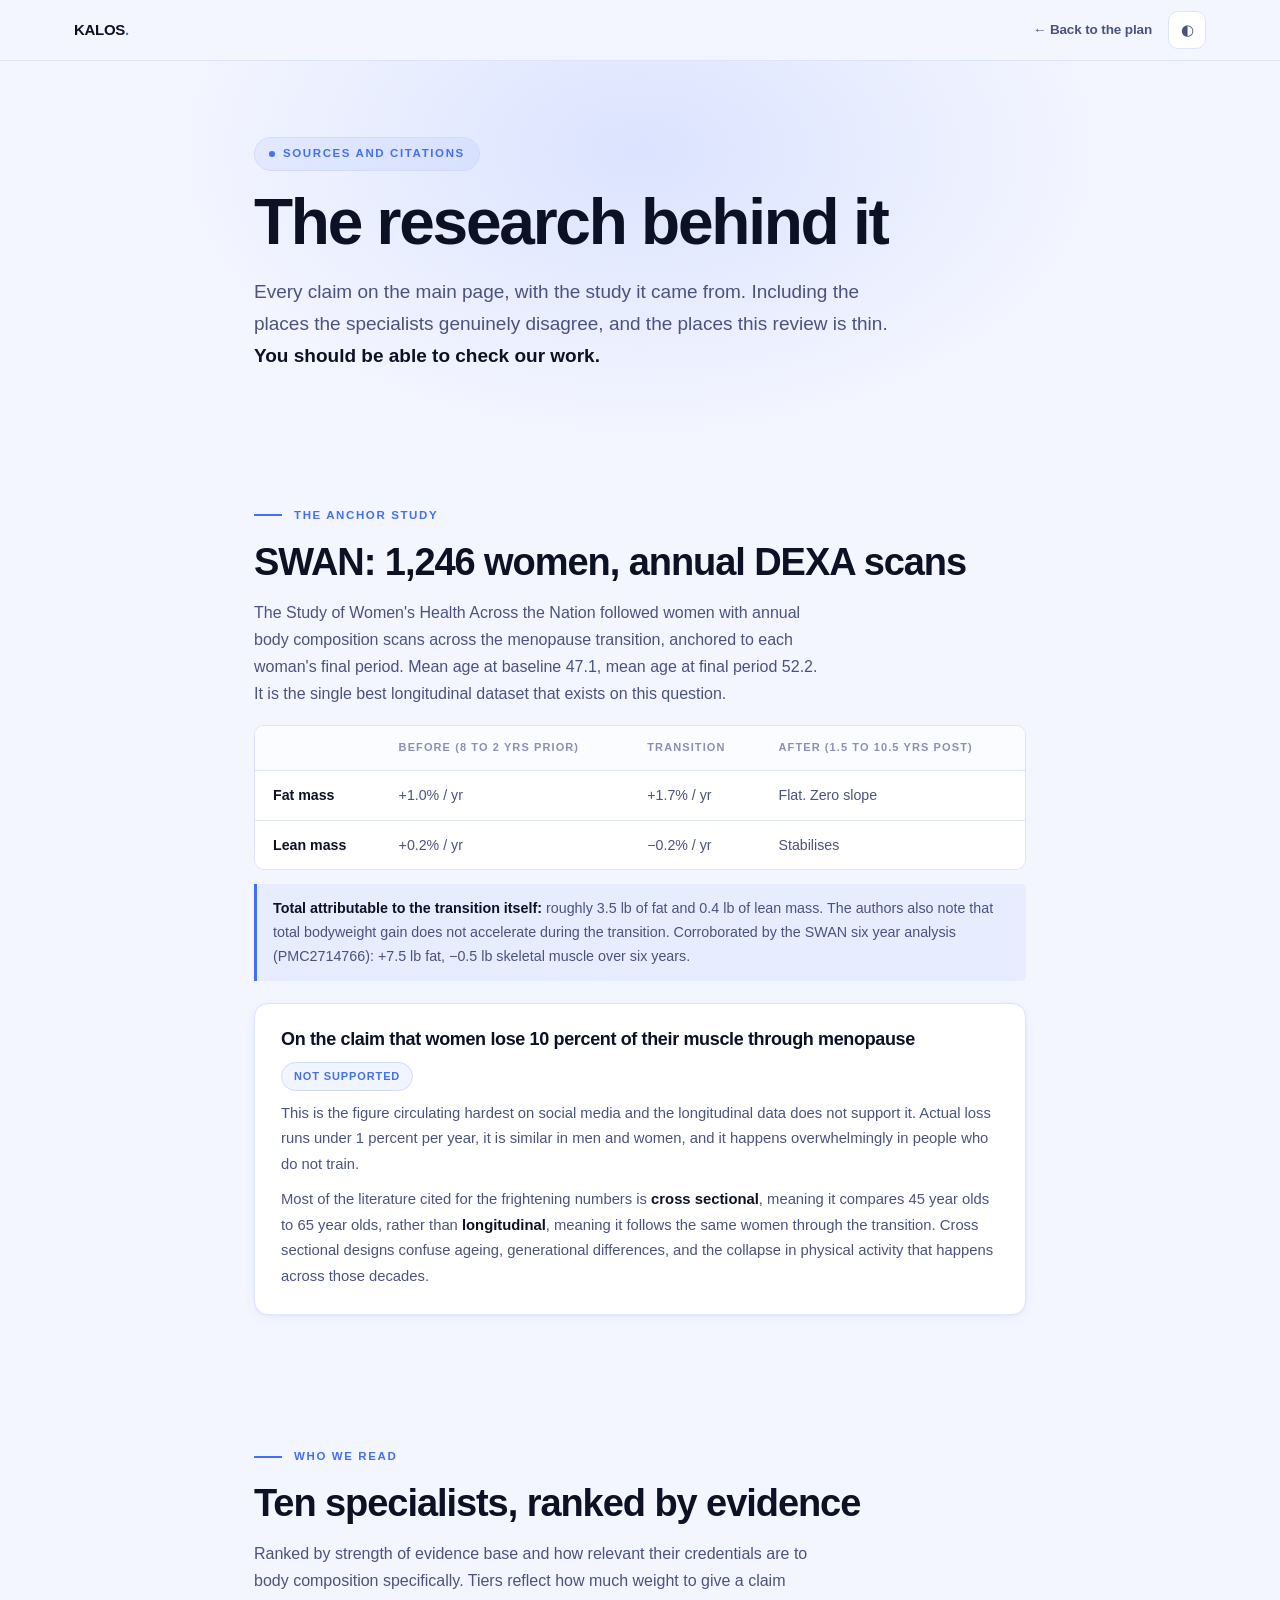
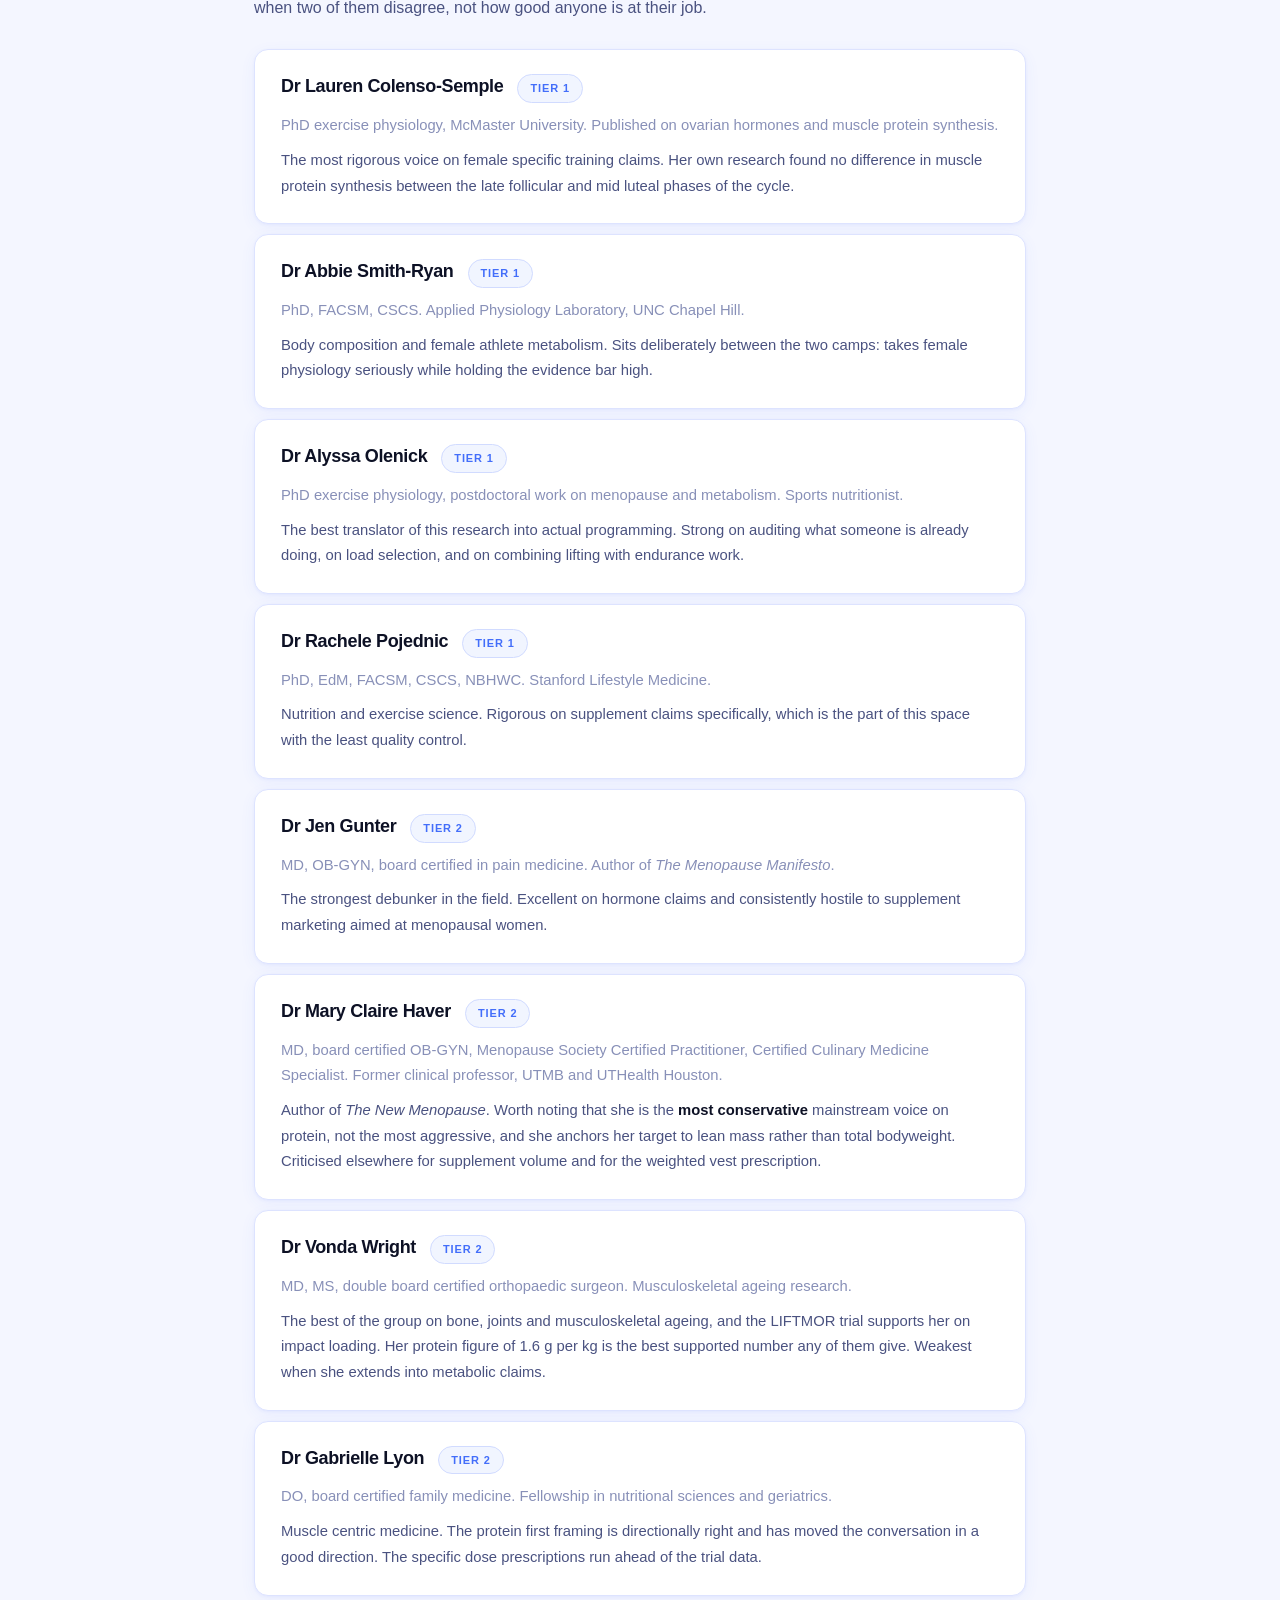
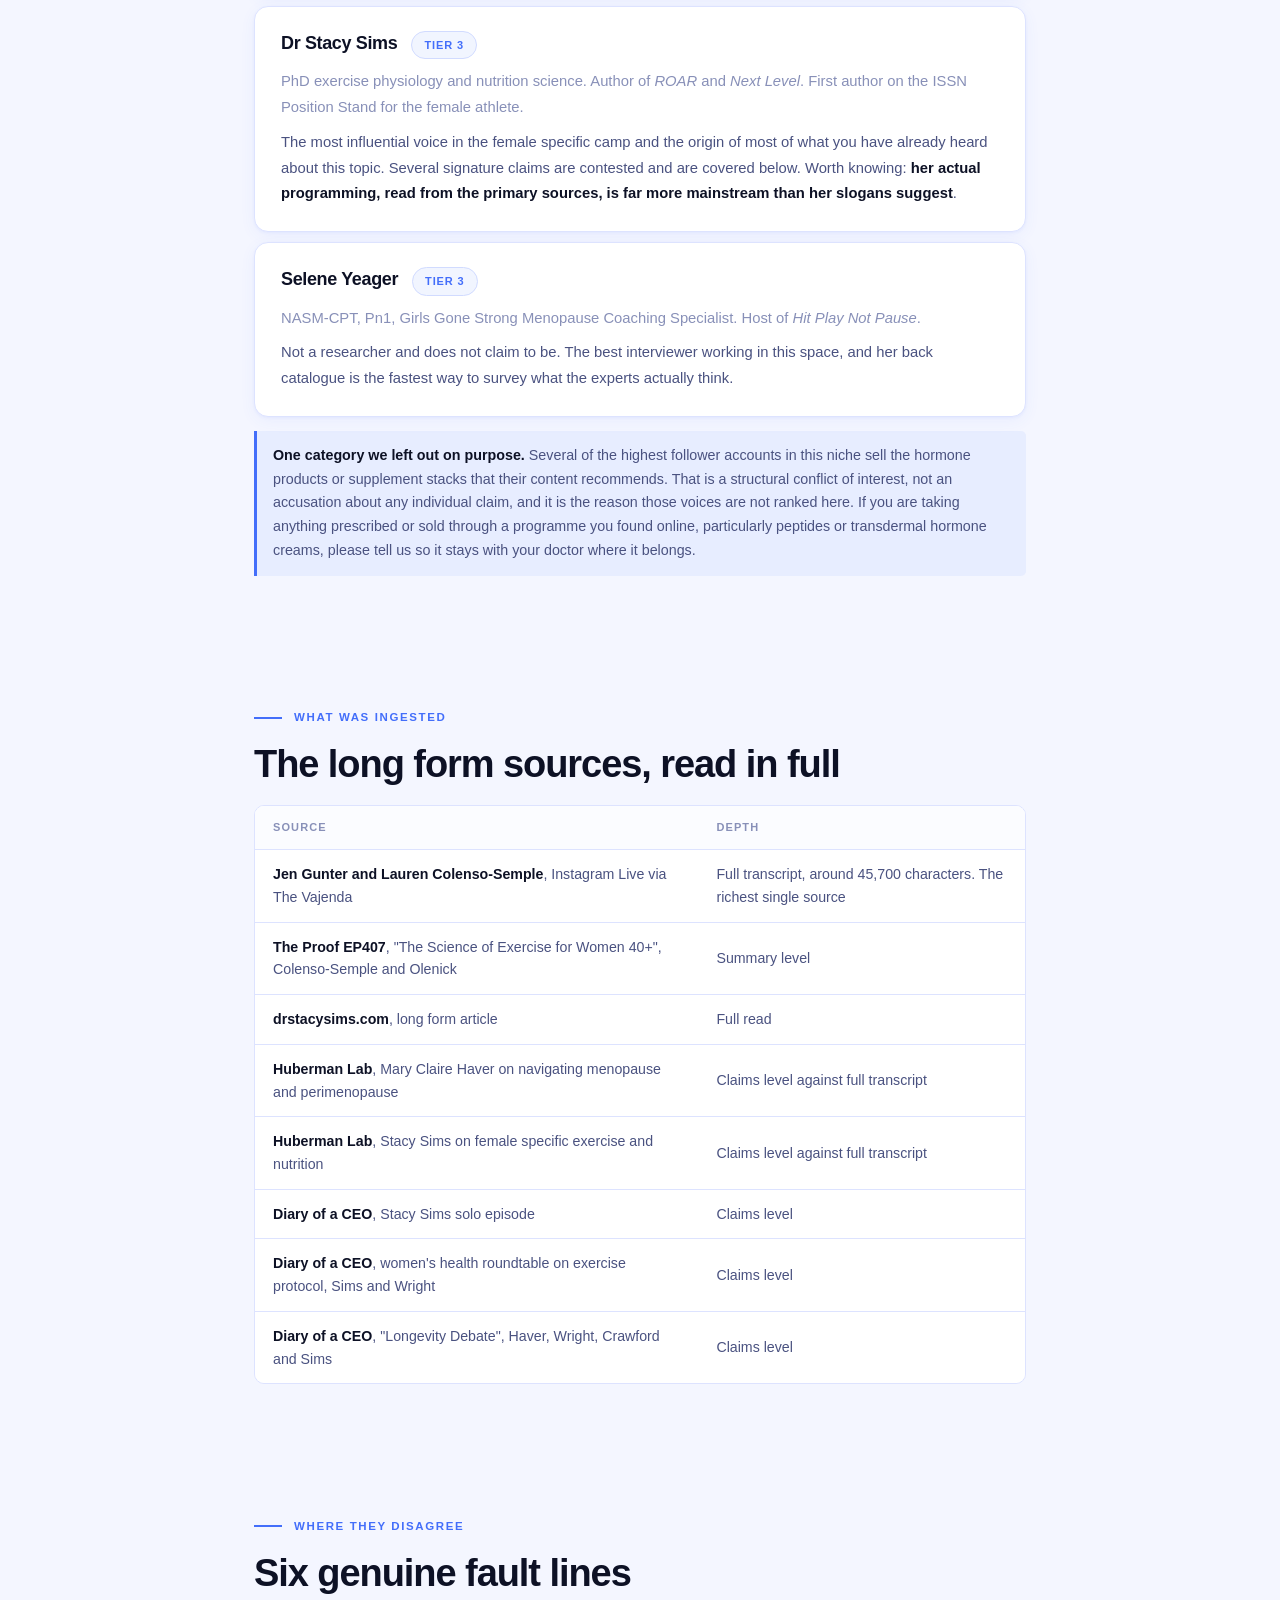
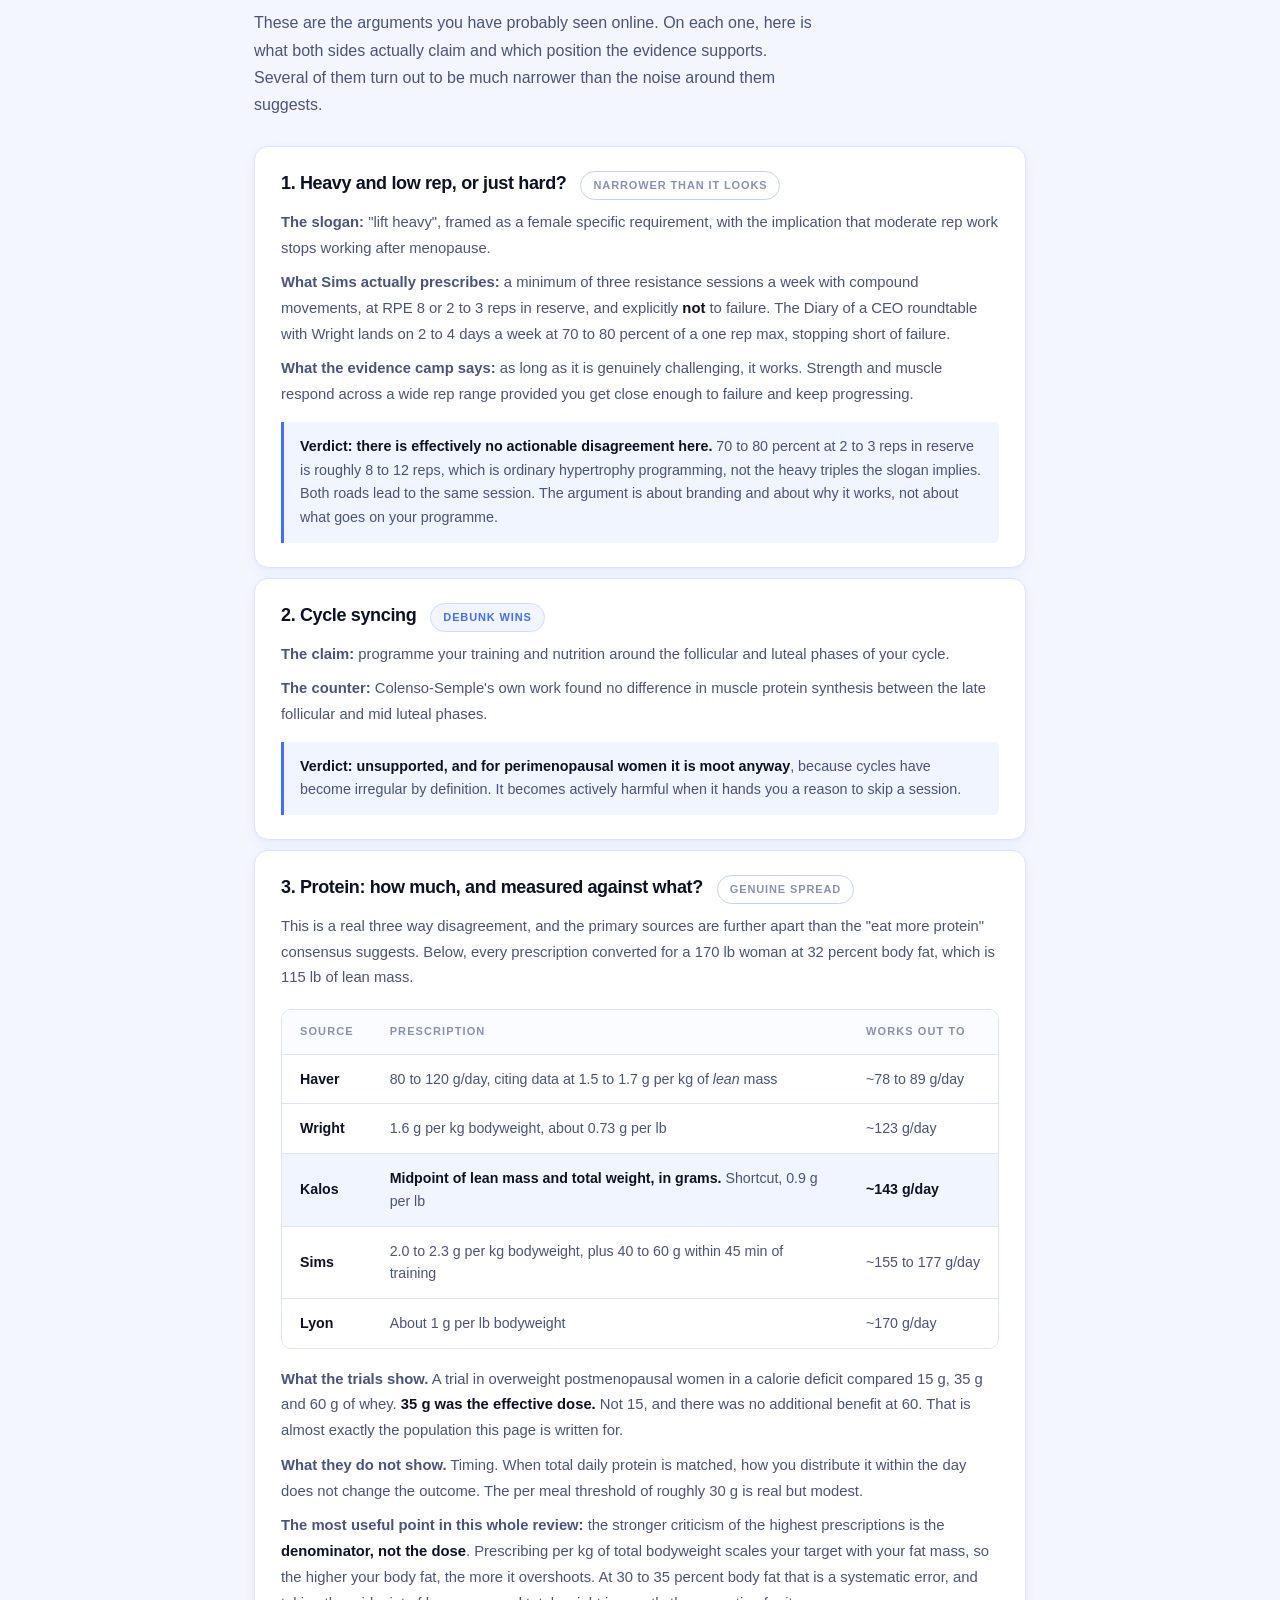
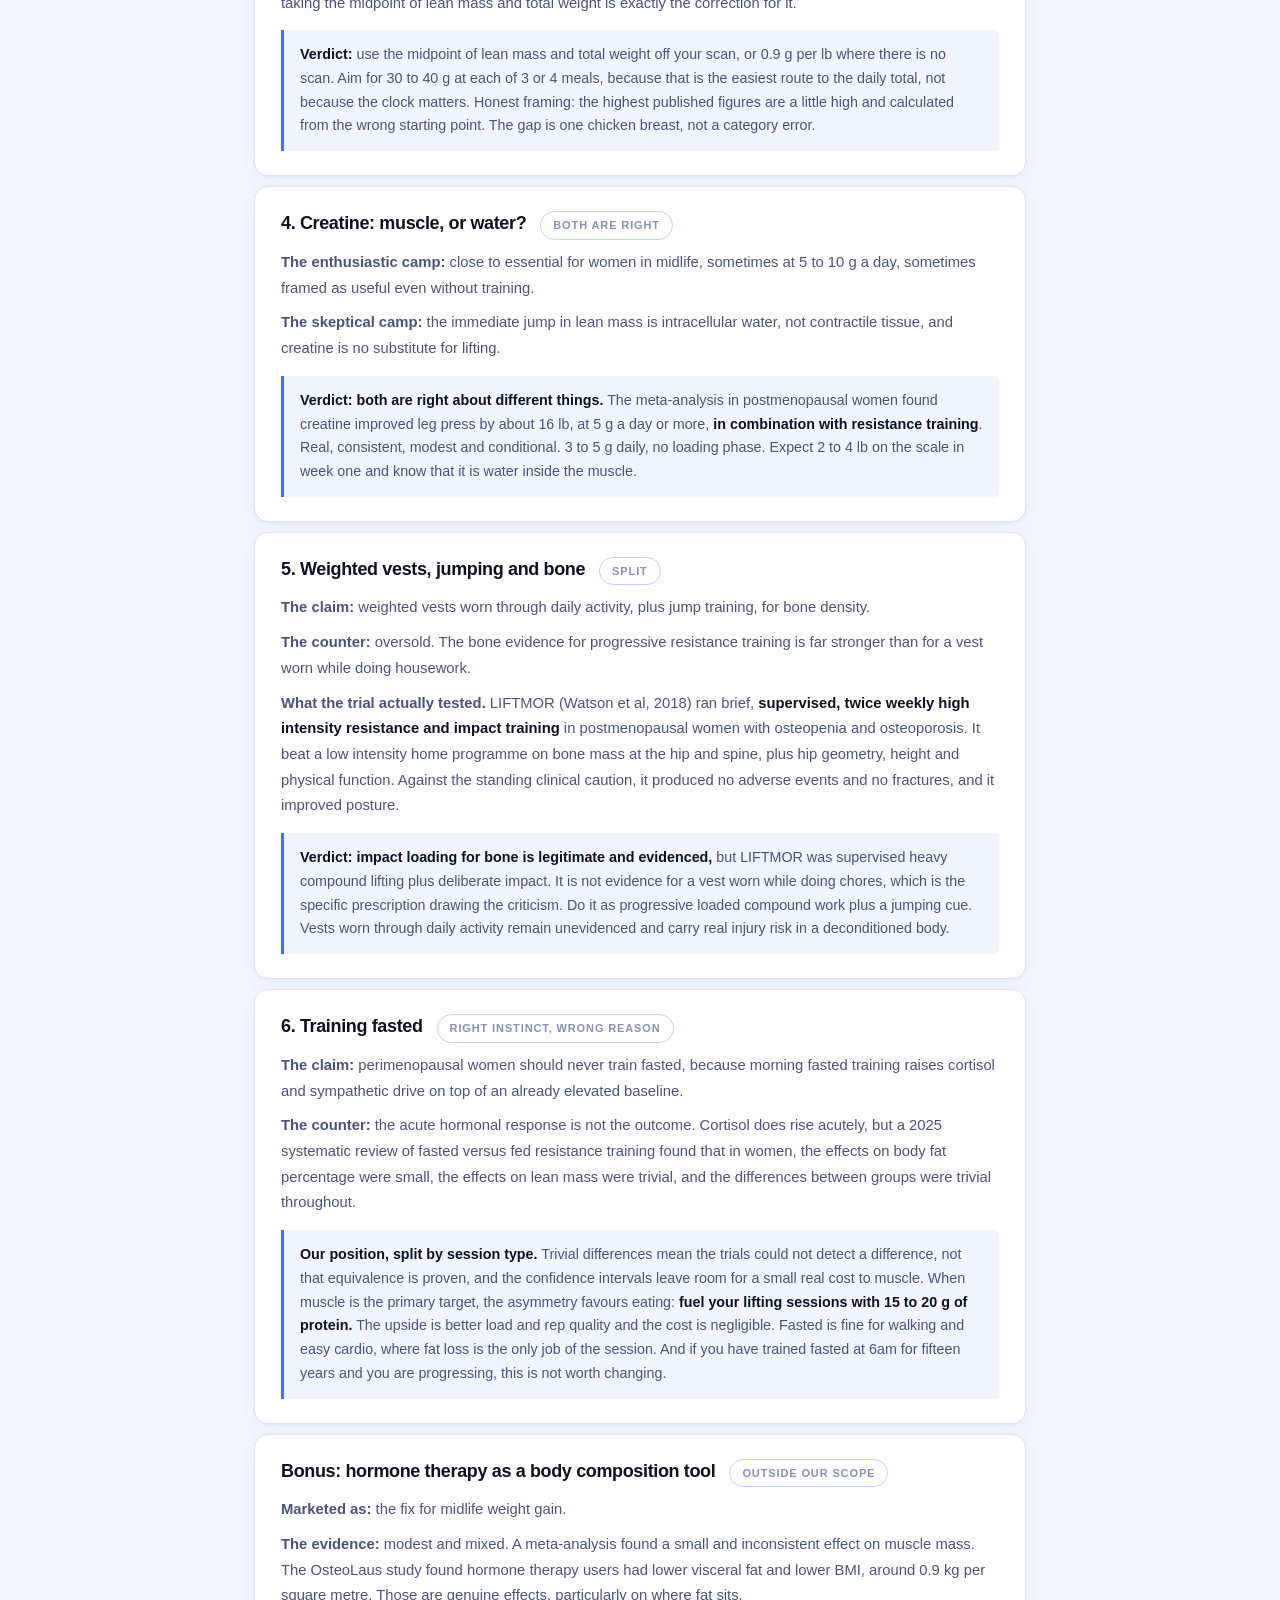
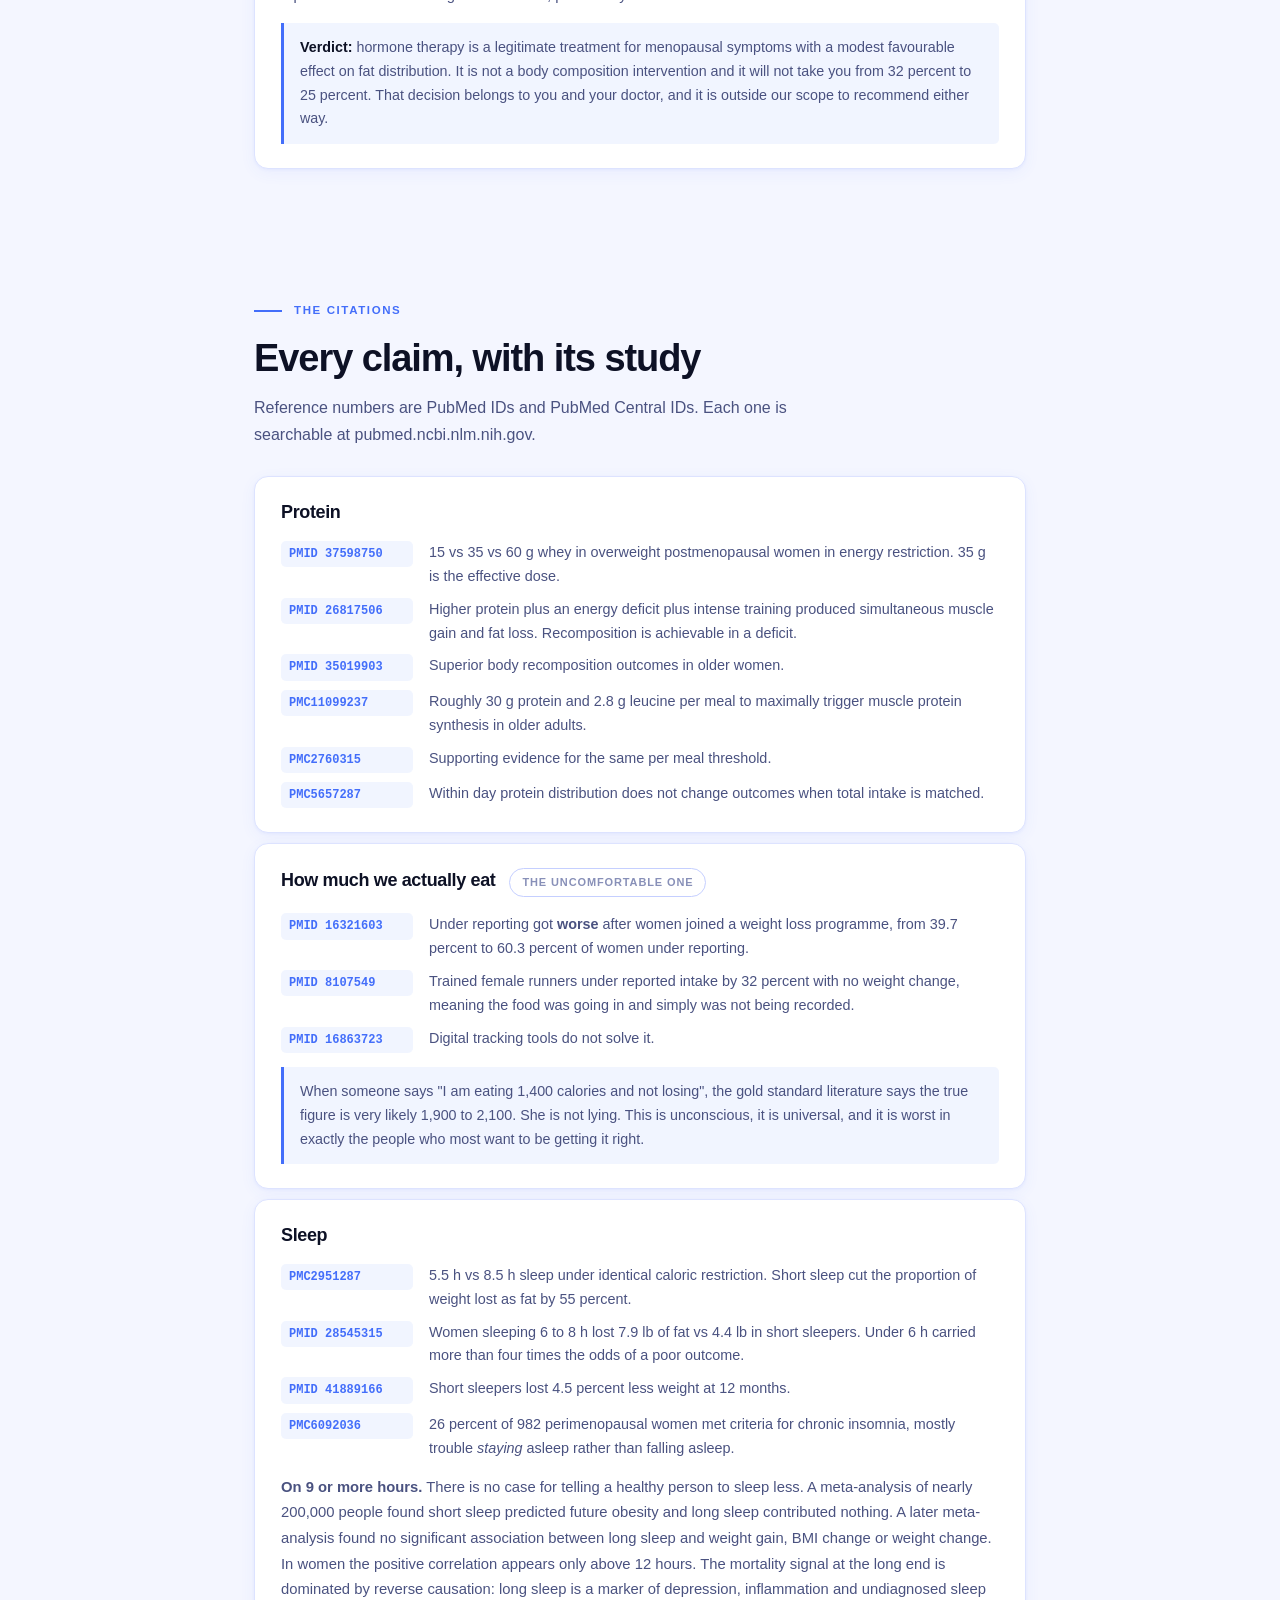
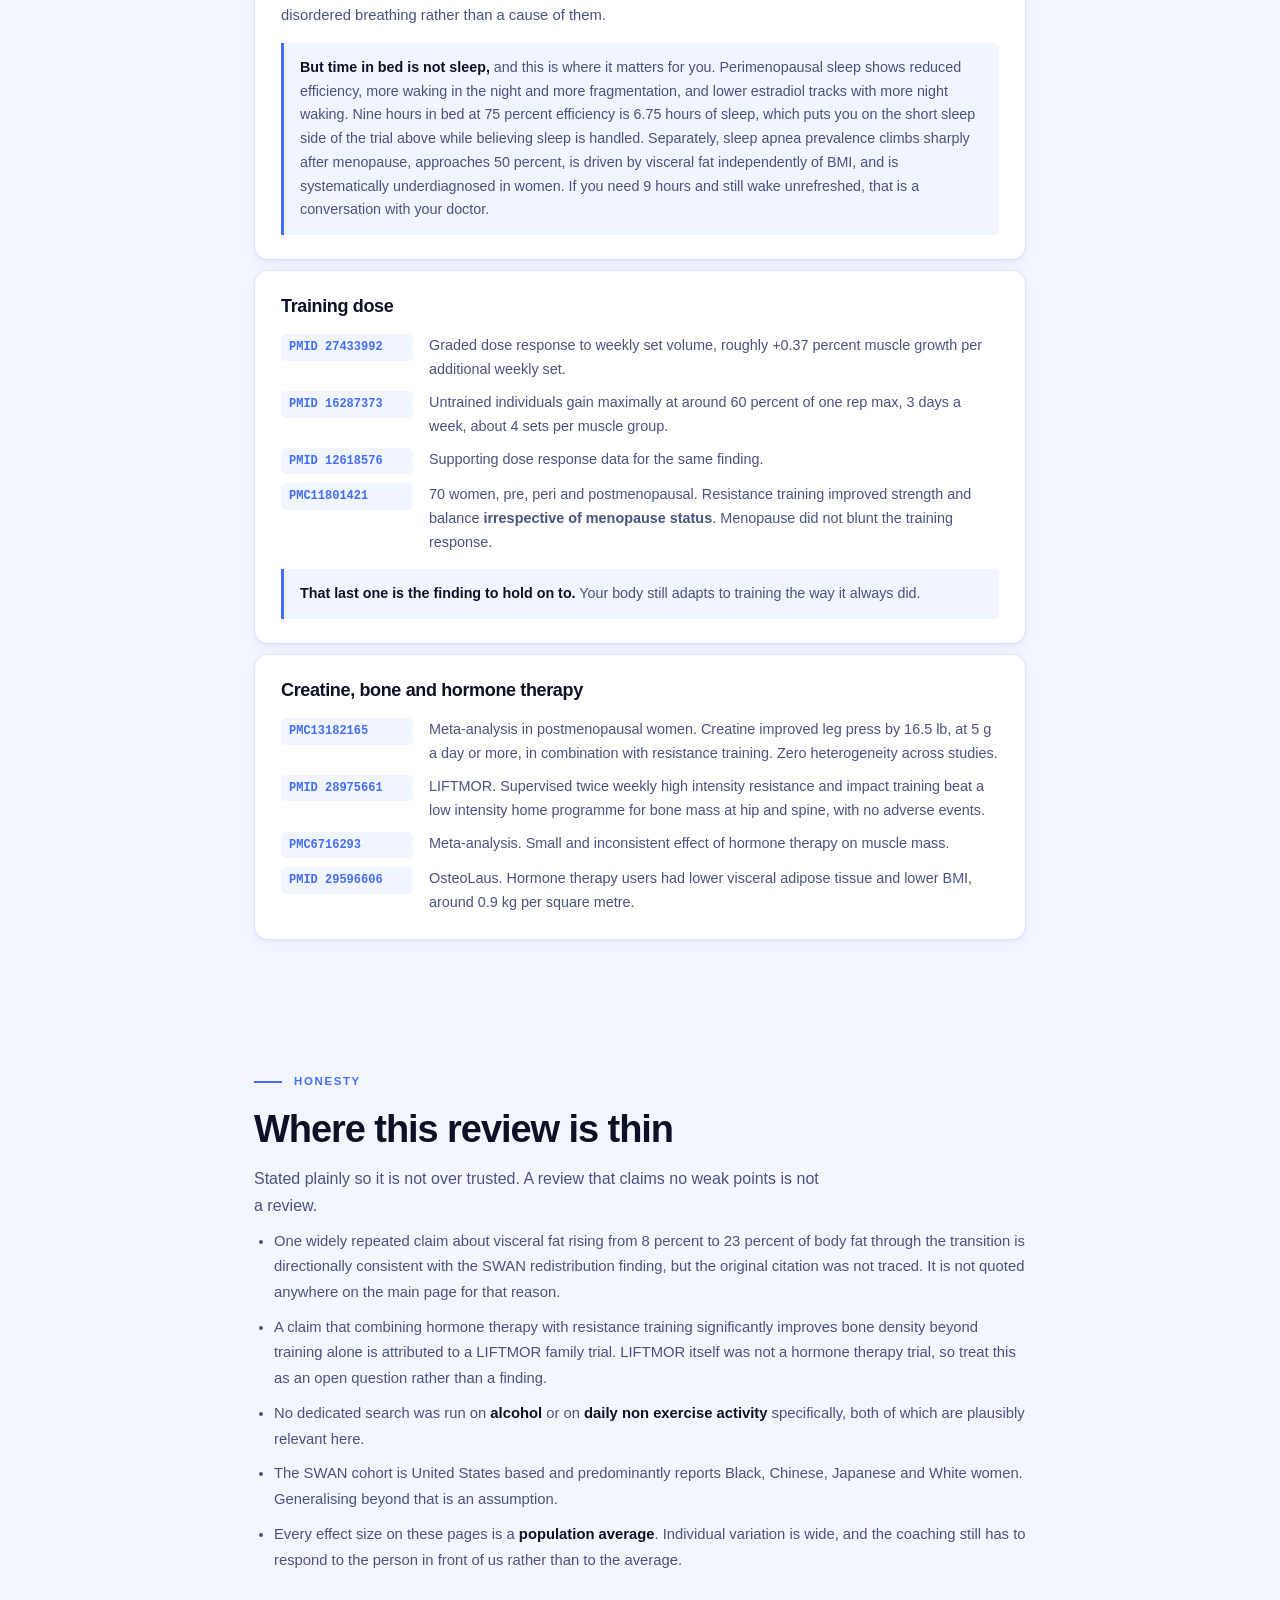
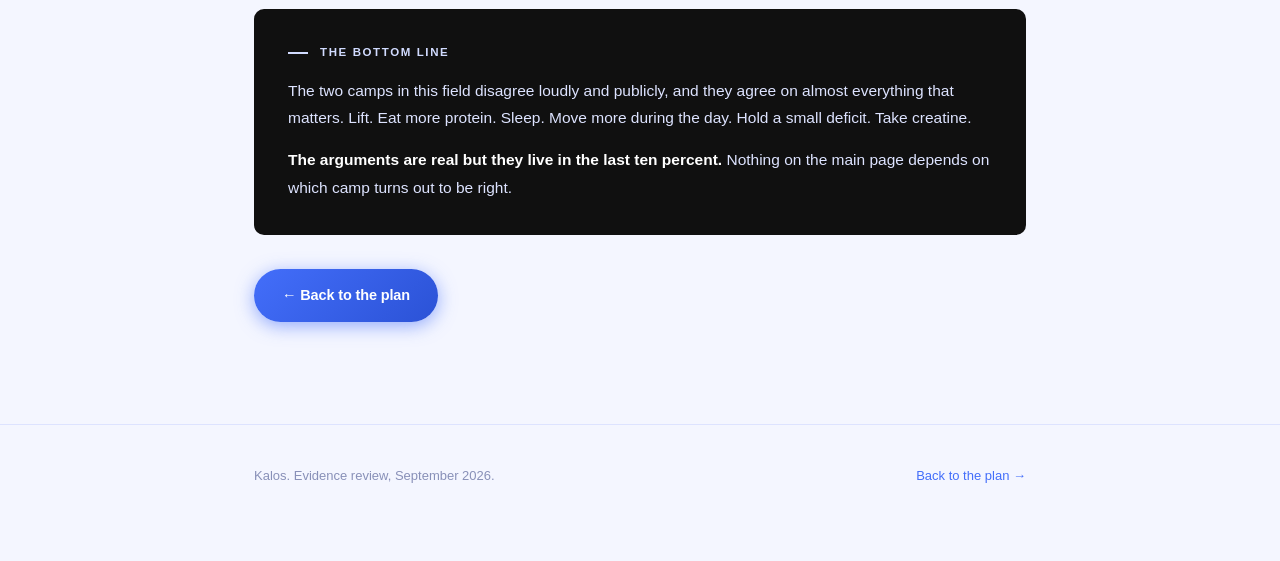
==== research.html @ 90aceb2f "Perimenopause evidence review: member brief and research page Two-page static site in the Kalos desi" ====
<!DOCTYPE html>
<html lang="en">
<head>
<meta charset="utf-8">
<meta name="viewport" content="width=device-width, initial-scale=1">
<title>The Research Behind It</title>
<meta name="description" content="Sources, citations, and the places where the specialists genuinely disagree.">
<link rel="stylesheet" href="kalos.css">
</head>
<body>

<header class="hdr">
  <div class="hdr-in">
    <a class="mark" href="index.html">KALOS<span>.</span></a>
    <div class="hdr-sp"></div>
    <a class="hdr-lnk" href="index.html">&larr; Back to the plan</a>
    <button class="theme-toggle" id="tt" aria-label="Toggle dark mode">&#9680;</button>
  </div>
</header>

<div class="hero">
  <div class="hero-in">
    <span class="eyebrow">Sources and Citations</span>
    <h1>The research behind it</h1>
    <p class="lede">Every claim on the main page, with the study it came from. Including the places the specialists genuinely disagree, and the places this review is thin. <strong>You should be able to check our work.</strong></p>
  </div>
</div>

<section>
  <div class="ix-wrap">
    <span class="kicker">The anchor study</span>
    <h2>SWAN: 1,246 women, annual DEXA scans</h2>
    <p class="sub">The Study of Women's Health Across the Nation followed women with annual body composition scans across the menopause transition, anchored to each woman's final period. Mean age at baseline 47.1, mean age at final period 52.2. It is the single best longitudinal dataset that exists on this question.</p>

    <div class="tbl-wrap">
      <table>
        <thead><tr><th></th><th>Before (8 to 2 yrs prior)</th><th>Transition</th><th>After (1.5 to 10.5 yrs post)</th></tr></thead>
        <tbody>
          <tr><td><b>Fat mass</b></td><td class="num">+1.0% / yr</td><td class="num">+1.7% / yr</td><td class="num">Flat. Zero slope</td></tr>
          <tr><td><b>Lean mass</b></td><td class="num">+0.2% / yr</td><td class="num">&minus;0.2% / yr</td><td class="num">Stabilises</td></tr>
        </tbody>
      </table>
    </div>

    <div class="verdict">
      <b>Total attributable to the transition itself:</b> roughly 3.5 lb of fat and 0.4 lb of lean mass. The authors also note that total bodyweight gain does not accelerate during the transition. Corroborated by the SWAN six year analysis (PMC2714766): +7.5 lb fat, &minus;0.5 lb skeletal muscle over six years.
    </div>

    <div class="row" style="margin-top:22px">
      <div class="row-head"><h3>On the claim that women lose 10 percent of their muscle through menopause</h3><span class="badge">Not supported</span></div>
      <p>This is the figure circulating hardest on social media and the longitudinal data does not support it. Actual loss runs under 1 percent per year, it is similar in men and women, and it happens overwhelmingly in people who do not train.</p>
      <p>Most of the literature cited for the frightening numbers is <strong>cross sectional</strong>, meaning it compares 45 year olds to 65 year olds, rather than <strong>longitudinal</strong>, meaning it follows the same women through the transition. Cross sectional designs confuse ageing, generational differences, and the collapse in physical activity that happens across those decades.</p>
    </div>
  </div>
</section>

<section>
  <div class="ix-wrap">
    <span class="kicker">Who we read</span>
    <h2>Ten specialists, ranked by evidence</h2>
    <p class="sub">Ranked by strength of evidence base and how relevant their credentials are to body composition specifically. Tiers reflect how much weight to give a claim when two of them disagree, not how good anyone is at their job.</p>

    <div class="rows">

      <div class="row">
        <div class="row-head"><h3>Dr Lauren Colenso-Semple</h3><span class="badge">Tier 1</span></div>
        <p class="cred">PhD exercise physiology, McMaster University. Published on ovarian hormones and muscle protein synthesis.</p>
        <p>The most rigorous voice on female specific training claims. Her own research found no difference in muscle protein synthesis between the late follicular and mid luteal phases of the cycle.</p>
      </div>

      <div class="row">
        <div class="row-head"><h3>Dr Abbie Smith-Ryan</h3><span class="badge">Tier 1</span></div>
        <p class="cred">PhD, FACSM, CSCS. Applied Physiology Laboratory, UNC Chapel Hill.</p>
        <p>Body composition and female athlete metabolism. Sits deliberately between the two camps: takes female physiology seriously while holding the evidence bar high.</p>
      </div>

      <div class="row">
        <div class="row-head"><h3>Dr Alyssa Olenick</h3><span class="badge">Tier 1</span></div>
        <p class="cred">PhD exercise physiology, postdoctoral work on menopause and metabolism. Sports nutritionist.</p>
        <p>The best translator of this research into actual programming. Strong on auditing what someone is already doing, on load selection, and on combining lifting with endurance work.</p>
      </div>

      <div class="row">
        <div class="row-head"><h3>Dr Rachele Pojednic</h3><span class="badge">Tier 1</span></div>
        <p class="cred">PhD, EdM, FACSM, CSCS, NBHWC. Stanford Lifestyle Medicine.</p>
        <p>Nutrition and exercise science. Rigorous on supplement claims specifically, which is the part of this space with the least quality control.</p>
      </div>

      <div class="row">
        <div class="row-head"><h3>Dr Jen Gunter</h3><span class="badge">Tier 2</span></div>
        <p class="cred">MD, OB-GYN, board certified in pain medicine. Author of <i>The Menopause Manifesto</i>.</p>
        <p>The strongest debunker in the field. Excellent on hormone claims and consistently hostile to supplement marketing aimed at menopausal women.</p>
      </div>

      <div class="row">
        <div class="row-head"><h3>Dr Mary Claire Haver</h3><span class="badge">Tier 2</span></div>
        <p class="cred">MD, board certified OB-GYN, Menopause Society Certified Practitioner, Certified Culinary Medicine Specialist. Former clinical professor, UTMB and UTHealth Houston.</p>
        <p>Author of <i>The New Menopause</i>. Worth noting that she is the <strong>most conservative</strong> mainstream voice on protein, not the most aggressive, and she anchors her target to lean mass rather than total bodyweight. Criticised elsewhere for supplement volume and for the weighted vest prescription.</p>
      </div>

      <div class="row">
        <div class="row-head"><h3>Dr Vonda Wright</h3><span class="badge">Tier 2</span></div>
        <p class="cred">MD, MS, double board certified orthopaedic surgeon. Musculoskeletal ageing research.</p>
        <p>The best of the group on bone, joints and musculoskeletal ageing, and the LIFTMOR trial supports her on impact loading. Her protein figure of 1.6 g per kg is the best supported number any of them give. Weakest when she extends into metabolic claims.</p>
      </div>

      <div class="row">
        <div class="row-head"><h3>Dr Gabrielle Lyon</h3><span class="badge">Tier 2</span></div>
        <p class="cred">DO, board certified family medicine. Fellowship in nutritional sciences and geriatrics.</p>
        <p>Muscle centric medicine. The protein first framing is directionally right and has moved the conversation in a good direction. The specific dose prescriptions run ahead of the trial data.</p>
      </div>

      <div class="row">
        <div class="row-head"><h3>Dr Stacy Sims</h3><span class="badge">Tier 3</span></div>
        <p class="cred">PhD exercise physiology and nutrition science. Author of <i>ROAR</i> and <i>Next Level</i>. First author on the ISSN Position Stand for the female athlete.</p>
        <p>The most influential voice in the female specific camp and the origin of most of what you have already heard about this topic. Several signature claims are contested and are covered below. Worth knowing: <strong>her actual programming, read from the primary sources, is far more mainstream than her slogans suggest</strong>.</p>
      </div>

      <div class="row">
        <div class="row-head"><h3>Selene Yeager</h3><span class="badge">Tier 3</span></div>
        <p class="cred">NASM-CPT, Pn1, Girls Gone Strong Menopause Coaching Specialist. Host of <i>Hit Play Not Pause</i>.</p>
        <p>Not a researcher and does not claim to be. The best interviewer working in this space, and her back catalogue is the fastest way to survey what the experts actually think.</p>
      </div>

    </div>

    <div class="verdict">
      <b>One category we left out on purpose.</b> Several of the highest follower accounts in this niche sell the hormone products or supplement stacks that their content recommends. That is a structural conflict of interest, not an accusation about any individual claim, and it is the reason those voices are not ranked here. If you are taking anything prescribed or sold through a programme you found online, particularly peptides or transdermal hormone creams, please tell us so it stays with your doctor where it belongs.
    </div>
  </div>
</section>

<section>
  <div class="ix-wrap">
    <span class="kicker">What was ingested</span>
    <h2>The long form sources, read in full</h2>

    <div class="tbl-wrap">
      <table>
        <thead><tr><th>Source</th><th>Depth</th></tr></thead>
        <tbody>
          <tr><td><b>Jen Gunter and Lauren Colenso-Semple</b>, Instagram Live via The Vajenda</td><td>Full transcript, around 45,700 characters. The richest single source</td></tr>
          <tr><td><b>The Proof EP407</b>, "The Science of Exercise for Women 40+", Colenso-Semple and Olenick</td><td>Summary level</td></tr>
          <tr><td><b>drstacysims.com</b>, long form article</td><td>Full read</td></tr>
          <tr><td><b>Huberman Lab</b>, Mary Claire Haver on navigating menopause and perimenopause</td><td>Claims level against full transcript</td></tr>
          <tr><td><b>Huberman Lab</b>, Stacy Sims on female specific exercise and nutrition</td><td>Claims level against full transcript</td></tr>
          <tr><td><b>Diary of a CEO</b>, Stacy Sims solo episode</td><td>Claims level</td></tr>
          <tr><td><b>Diary of a CEO</b>, women's health roundtable on exercise protocol, Sims and Wright</td><td>Claims level</td></tr>
          <tr><td><b>Diary of a CEO</b>, "Longevity Debate", Haver, Wright, Crawford and Sims</td><td>Claims level</td></tr>
        </tbody>
      </table>
    </div>
  </div>
</section>

<section>
  <div class="ix-wrap">
    <span class="kicker">Where they disagree</span>
    <h2>Six genuine fault lines</h2>
    <p class="sub">These are the arguments you have probably seen online. On each one, here is what both sides actually claim and which position the evidence supports. Several of them turn out to be much narrower than the noise around them suggests.</p>

    <div class="rows">

      <div class="row">
        <div class="row-head"><h3>1. Heavy and low rep, or just hard?</h3><span class="badge n">Narrower than it looks</span></div>
        <p><b>The slogan:</b> "lift heavy", framed as a female specific requirement, with the implication that moderate rep work stops working after menopause.</p>
        <p><b>What Sims actually prescribes:</b> a minimum of three resistance sessions a week with compound movements, at RPE 8 or 2 to 3 reps in reserve, and explicitly <strong>not</strong> to failure. The Diary of a CEO roundtable with Wright lands on 2 to 4 days a week at 70 to 80 percent of a one rep max, stopping short of failure.</p>
        <p><b>What the evidence camp says:</b> as long as it is genuinely challenging, it works. Strength and muscle respond across a wide rep range provided you get close enough to failure and keep progressing.</p>
        <div class="verdict"><b>Verdict: there is effectively no actionable disagreement here.</b> 70 to 80 percent at 2 to 3 reps in reserve is roughly 8 to 12 reps, which is ordinary hypertrophy programming, not the heavy triples the slogan implies. Both roads lead to the same session. The argument is about branding and about why it works, not about what goes on your programme.</div>
      </div>

      <div class="row">
        <div class="row-head"><h3>2. Cycle syncing</h3><span class="badge">Debunk wins</span></div>
        <p><b>The claim:</b> programme your training and nutrition around the follicular and luteal phases of your cycle.</p>
        <p><b>The counter:</b> Colenso-Semple's own work found no difference in muscle protein synthesis between the late follicular and mid luteal phases.</p>
        <div class="verdict"><b>Verdict: unsupported, and for perimenopausal women it is moot anyway</b>, because cycles have become irregular by definition. It becomes actively harmful when it hands you a reason to skip a session.</div>
      </div>

      <div class="row">
        <div class="row-head"><h3>3. Protein: how much, and measured against what?</h3><span class="badge n">Genuine spread</span></div>
        <p>This is a real three way disagreement, and the primary sources are further apart than the "eat more protein" consensus suggests. Below, every prescription converted for a 170 lb woman at 32 percent body fat, which is 115 lb of lean mass.</p>

        <div class="tbl-wrap">
          <table>
            <thead><tr><th>Source</th><th>Prescription</th><th>Works out to</th></tr></thead>
            <tbody>
              <tr><td><b>Haver</b></td><td>80 to 120 g/day, citing data at 1.5 to 1.7 g per kg of <i>lean</i> mass</td><td class="num">~78 to 89 g/day</td></tr>
              <tr><td><b>Wright</b></td><td>1.6 g per kg bodyweight, about 0.73 g per lb</td><td class="num">~123 g/day</td></tr>
              <tr class="hl"><td><b>Kalos</b></td><td><b>Midpoint of lean mass and total weight, in grams.</b> Shortcut, 0.9 g per lb</td><td class="num"><b>~143 g/day</b></td></tr>
              <tr><td><b>Sims</b></td><td>2.0 to 2.3 g per kg bodyweight, plus 40 to 60 g within 45 min of training</td><td class="num">~155 to 177 g/day</td></tr>
              <tr><td><b>Lyon</b></td><td>About 1 g per lb bodyweight</td><td class="num">~170 g/day</td></tr>
            </tbody>
          </table>
        </div>

        <p style="margin-top:18px"><b>What the trials show.</b> A trial in overweight postmenopausal women in a calorie deficit compared 15 g, 35 g and 60 g of whey. <strong>35 g was the effective dose.</strong> Not 15, and there was no additional benefit at 60. That is almost exactly the population this page is written for.</p>
        <p><b>What they do not show.</b> Timing. When total daily protein is matched, how you distribute it within the day does not change the outcome. The per meal threshold of roughly 30 g is real but modest.</p>
        <p><b>The most useful point in this whole review:</b> the stronger criticism of the highest prescriptions is the <strong>denominator, not the dose</strong>. Prescribing per kg of total bodyweight scales your target with your fat mass, so the higher your body fat, the more it overshoots. At 30 to 35 percent body fat that is a systematic error, and taking the midpoint of lean mass and total weight is exactly the correction for it.</p>
        <div class="verdict"><b>Verdict:</b> use the midpoint of lean mass and total weight off your scan, or 0.9 g per lb where there is no scan. Aim for 30 to 40 g at each of 3 or 4 meals, because that is the easiest route to the daily total, not because the clock matters. Honest framing: the highest published figures are a little high and calculated from the wrong starting point. The gap is one chicken breast, not a category error.</div>
      </div>

      <div class="row">
        <div class="row-head"><h3>4. Creatine: muscle, or water?</h3><span class="badge n">Both are right</span></div>
        <p><b>The enthusiastic camp:</b> close to essential for women in midlife, sometimes at 5 to 10 g a day, sometimes framed as useful even without training.</p>
        <p><b>The skeptical camp:</b> the immediate jump in lean mass is intracellular water, not contractile tissue, and creatine is no substitute for lifting.</p>
        <div class="verdict"><b>Verdict: both are right about different things.</b> The meta-analysis in postmenopausal women found creatine improved leg press by about 16 lb, at 5 g a day or more, <b>in combination with resistance training</b>. Real, consistent, modest and conditional. 3 to 5 g daily, no loading phase. Expect 2 to 4 lb on the scale in week one and know that it is water inside the muscle.</div>
      </div>

      <div class="row">
        <div class="row-head"><h3>5. Weighted vests, jumping and bone</h3><span class="badge n">Split</span></div>
        <p><b>The claim:</b> weighted vests worn through daily activity, plus jump training, for bone density.</p>
        <p><b>The counter:</b> oversold. The bone evidence for progressive resistance training is far stronger than for a vest worn while doing housework.</p>
        <p><b>What the trial actually tested.</b> LIFTMOR (Watson et al, 2018) ran brief, <strong>supervised, twice weekly high intensity resistance and impact training</strong> in postmenopausal women with osteopenia and osteoporosis. It beat a low intensity home programme on bone mass at the hip and spine, plus hip geometry, height and physical function. Against the standing clinical caution, it produced no adverse events and no fractures, and it improved posture.</p>
        <div class="verdict"><b>Verdict: impact loading for bone is legitimate and evidenced,</b> but LIFTMOR was supervised heavy compound lifting plus deliberate impact. It is not evidence for a vest worn while doing chores, which is the specific prescription drawing the criticism. Do it as progressive loaded compound work plus a jumping cue. Vests worn through daily activity remain unevidenced and carry real injury risk in a deconditioned body.</div>
      </div>

      <div class="row">
        <div class="row-head"><h3>6. Training fasted</h3><span class="badge n">Right instinct, wrong reason</span></div>
        <p><b>The claim:</b> perimenopausal women should never train fasted, because morning fasted training raises cortisol and sympathetic drive on top of an already elevated baseline.</p>
        <p><b>The counter:</b> the acute hormonal response is not the outcome. Cortisol does rise acutely, but a 2025 systematic review of fasted versus fed resistance training found that in women, the effects on body fat percentage were small, the effects on lean mass were trivial, and the differences between groups were trivial throughout.</p>
        <div class="verdict"><b>Our position, split by session type.</b> Trivial differences mean the trials could not detect a difference, not that equivalence is proven, and the confidence intervals leave room for a small real cost to muscle. When muscle is the primary target, the asymmetry favours eating: <b>fuel your lifting sessions with 15 to 20 g of protein.</b> The upside is better load and rep quality and the cost is negligible. Fasted is fine for walking and easy cardio, where fat loss is the only job of the session. And if you have trained fasted at 6am for fifteen years and you are progressing, this is not worth changing.</div>
      </div>

      <div class="row">
        <div class="row-head"><h3>Bonus: hormone therapy as a body composition tool</h3><span class="badge n">Outside our scope</span></div>
        <p><b>Marketed as:</b> the fix for midlife weight gain.</p>
        <p><b>The evidence:</b> modest and mixed. A meta-analysis found a small and inconsistent effect on muscle mass. The OsteoLaus study found hormone therapy users had lower visceral fat and lower BMI, around 0.9 kg per square metre. Those are genuine effects, particularly on where fat sits.</p>
        <div class="verdict"><b>Verdict:</b> hormone therapy is a legitimate treatment for menopausal symptoms with a modest favourable effect on fat distribution. It is not a body composition intervention and it will not take you from 32 percent to 25 percent. That decision belongs to you and your doctor, and it is outside our scope to recommend either way.</div>
      </div>

    </div>
  </div>
</section>

<section>
  <div class="ix-wrap">
    <span class="kicker">The citations</span>
    <h2>Every claim, with its study</h2>
    <p class="sub">Reference numbers are PubMed IDs and PubMed Central IDs. Each one is searchable at pubmed.ncbi.nlm.nih.gov.</p>

    <div class="rows">

      <div class="row">
        <div class="row-head"><h3>Protein</h3></div>
        <div class="refs">
          <div class="ref"><code>PMID 37598750</code><span>15 vs 35 vs 60 g whey in overweight postmenopausal women in energy restriction. 35 g is the effective dose.</span></div>
          <div class="ref"><code>PMID 26817506</code><span>Higher protein plus an energy deficit plus intense training produced simultaneous muscle gain and fat loss. Recomposition is achievable in a deficit.</span></div>
          <div class="ref"><code>PMID 35019903</code><span>Superior body recomposition outcomes in older women.</span></div>
          <div class="ref"><code>PMC11099237</code><span>Roughly 30 g protein and 2.8 g leucine per meal to maximally trigger muscle protein synthesis in older adults.</span></div>
          <div class="ref"><code>PMC2760315</code><span>Supporting evidence for the same per meal threshold.</span></div>
          <div class="ref"><code>PMC5657287</code><span>Within day protein distribution does not change outcomes when total intake is matched.</span></div>
        </div>
      </div>

      <div class="row">
        <div class="row-head"><h3>How much we actually eat</h3><span class="badge n">The uncomfortable one</span></div>
        <div class="refs">
          <div class="ref"><code>PMID 16321603</code><span>Under reporting got <b>worse</b> after women joined a weight loss programme, from 39.7 percent to 60.3 percent of women under reporting.</span></div>
          <div class="ref"><code>PMID 8107549</code><span>Trained female runners under reported intake by 32 percent with no weight change, meaning the food was going in and simply was not being recorded.</span></div>
          <div class="ref"><code>PMID 16863723</code><span>Digital tracking tools do not solve it.</span></div>
        </div>
        <div class="verdict">When someone says "I am eating 1,400 calories and not losing", the gold standard literature says the true figure is very likely 1,900 to 2,100. She is not lying. This is unconscious, it is universal, and it is worst in exactly the people who most want to be getting it right.</div>
      </div>

      <div class="row">
        <div class="row-head"><h3>Sleep</h3></div>
        <div class="refs">
          <div class="ref"><code>PMC2951287</code><span>5.5 h vs 8.5 h sleep under identical caloric restriction. Short sleep cut the proportion of weight lost as fat by 55 percent.</span></div>
          <div class="ref"><code>PMID 28545315</code><span>Women sleeping 6 to 8 h lost 7.9 lb of fat vs 4.4 lb in short sleepers. Under 6 h carried more than four times the odds of a poor outcome.</span></div>
          <div class="ref"><code>PMID 41889166</code><span>Short sleepers lost 4.5 percent less weight at 12 months.</span></div>
          <div class="ref"><code>PMC6092036</code><span>26 percent of 982 perimenopausal women met criteria for chronic insomnia, mostly trouble <i>staying</i> asleep rather than falling asleep.</span></div>
        </div>
        <p style="margin-top:14px"><b>On 9 or more hours.</b> There is no case for telling a healthy person to sleep less. A meta-analysis of nearly 200,000 people found short sleep predicted future obesity and long sleep contributed nothing. A later meta-analysis found no significant association between long sleep and weight gain, BMI change or weight change. In women the positive correlation appears only above 12 hours. The mortality signal at the long end is dominated by reverse causation: long sleep is a marker of depression, inflammation and undiagnosed sleep disordered breathing rather than a cause of them.</p>
        <div class="verdict"><b>But time in bed is not sleep,</b> and this is where it matters for you. Perimenopausal sleep shows reduced efficiency, more waking in the night and more fragmentation, and lower estradiol tracks with more night waking. Nine hours in bed at 75 percent efficiency is 6.75 hours of sleep, which puts you on the short sleep side of the trial above while believing sleep is handled. Separately, sleep apnea prevalence climbs sharply after menopause, approaches 50 percent, is driven by visceral fat independently of BMI, and is systematically underdiagnosed in women. If you need 9 hours and still wake unrefreshed, that is a conversation with your doctor.</div>
      </div>

      <div class="row">
        <div class="row-head"><h3>Training dose</h3></div>
        <div class="refs">
          <div class="ref"><code>PMID 27433992</code><span>Graded dose response to weekly set volume, roughly +0.37 percent muscle growth per additional weekly set.</span></div>
          <div class="ref"><code>PMID 16287373</code><span>Untrained individuals gain maximally at around 60 percent of one rep max, 3 days a week, about 4 sets per muscle group.</span></div>
          <div class="ref"><code>PMID 12618576</code><span>Supporting dose response data for the same finding.</span></div>
          <div class="ref"><code>PMC11801421</code><span>70 women, pre, peri and postmenopausal. Resistance training improved strength and balance <b>irrespective of menopause status</b>. Menopause did not blunt the training response.</span></div>
        </div>
        <div class="verdict"><b>That last one is the finding to hold on to.</b> Your body still adapts to training the way it always did.</div>
      </div>

      <div class="row">
        <div class="row-head"><h3>Creatine, bone and hormone therapy</h3></div>
        <div class="refs">
          <div class="ref"><code>PMC13182165</code><span>Meta-analysis in postmenopausal women. Creatine improved leg press by 16.5 lb, at 5 g a day or more, in combination with resistance training. Zero heterogeneity across studies.</span></div>
          <div class="ref"><code>PMID 28975661</code><span>LIFTMOR. Supervised twice weekly high intensity resistance and impact training beat a low intensity home programme for bone mass at hip and spine, with no adverse events.</span></div>
          <div class="ref"><code>PMC6716293</code><span>Meta-analysis. Small and inconsistent effect of hormone therapy on muscle mass.</span></div>
          <div class="ref"><code>PMID 29596606</code><span>OsteoLaus. Hormone therapy users had lower visceral adipose tissue and lower BMI, around 0.9 kg per square metre.</span></div>
        </div>
      </div>

    </div>
  </div>
</section>

<section>
  <div class="ix-wrap">
    <span class="kicker">Honesty</span>
    <h2>Where this review is thin</h2>
    <p class="sub">Stated plainly so it is not over trusted. A review that claims no weak points is not a review.</p>
    <ul class="thin">
      <li>One widely repeated claim about visceral fat rising from 8 percent to 23 percent of body fat through the transition is directionally consistent with the SWAN redistribution finding, but the original citation was not traced. It is not quoted anywhere on the main page for that reason.</li>
      <li>A claim that combining hormone therapy with resistance training significantly improves bone density beyond training alone is attributed to a LIFTMOR family trial. LIFTMOR itself was not a hormone therapy trial, so treat this as an open question rather than a finding.</li>
      <li>No dedicated search was run on <strong>alcohol</strong> or on <strong>daily non exercise activity</strong> specifically, both of which are plausibly relevant here.</li>
      <li>The SWAN cohort is United States based and predominantly reports Black, Chinese, Japanese and White women. Generalising beyond that is an assumption.</li>
      <li>Every effect size on these pages is a <strong>population average</strong>. Individual variation is wide, and the coaching still has to respond to the person in front of us rather than to the average.</li>
    </ul>

    <div class="action">
      <div class="lab">The bottom line</div>
      <p>The two camps in this field disagree loudly and publicly, and they agree on almost everything that matters. Lift. Eat more protein. Sleep. Move more during the day. Hold a small deficit. Take creatine.</p>
      <p><b>The arguments are real but they live in the last ten percent.</b> Nothing on the main page depends on which camp turns out to be right.</p>
    </div>

    <div style="display:flex;flex-wrap:wrap;gap:12px;margin-top:34px">
      <a class="btn-solid" href="index.html">&larr; Back to the plan</a>
    </div>
  </div>
</section>

<footer>
  <div class="ix-wrap foot">
    <p>Kalos. Evidence review, September 2026.</p>
    <p><a href="index.html">Back to the plan &rarr;</a></p>
  </div>
</footer>

<script>
(function(){
  var r=document.documentElement,b=document.getElementById('tt');
  var s=null; try{s=localStorage.getItem('kalos-theme')}catch(e){}
  if(!s){s=window.matchMedia&&window.matchMedia('(prefers-color-scheme: dark)').matches?'dark':'light'}
  r.setAttribute('data-theme',s);
  b.innerHTML=s==='dark'?'&#9681;':'&#9680;';
  b.addEventListener('click',function(){
    var n=r.getAttribute('data-theme')==='dark'?'light':'dark';
    r.setAttribute('data-theme',n);
    b.innerHTML=n==='dark'?'&#9681;':'&#9680;';
    try{localStorage.setItem('kalos-theme',n)}catch(e){}
  });
})();
</script>
</body>
</html>
---- kalos.css ----
/* Kalos design system. Tokens per Projects/Kalos/kalos-design-system.md */

:root{
  --bg:#F4F6FF; --bg-2:#EAEFFF; --surface:#FFFFFF; --surface-2:#FBFCFF;
  --border:#DDE3FF; --border-dark:#C5CFFF;
  --primary:#436EFA; --primary-dark:#2B52D6; --primary-light:#D1DBFF;
  --primary-dim:rgba(67,110,250,0.07); --primary-dim2:rgba(67,110,250,0.14);
  --glow:rgba(67,110,250,0.55);
  --accent:#FF8A4C; --accent-2:#FFB37A; --accent-glow:rgba(255,138,76,0.55);
  --dark:#101010; --text:#0D1125; --text-sec:#4A5280; --text-muted:#8890B8;
  --success:#16A34A; --sale:#E0322C;
  --radius:5px; --radius-lg:10px; --radius-pill:999px;
  --shadow:0 1px 3px rgba(67,110,250,0.06), 0 4px 16px rgba(67,110,250,0.06);
  --shadow-lg:0 8px 30px rgba(67,110,250,0.12), 0 2px 8px rgba(67,110,250,0.08);
  --font:-apple-system, BlinkMacSystemFont, 'Segoe UI', 'Helvetica Neue', Arial, sans-serif;
}

[data-theme="dark"]{
  --bg:#050609; --bg-2:#000000; --surface:#181B26; --surface-2:#1C2030;
  --border:#252838; --border-dark:#333750;
  --primary-light:rgba(67,110,250,0.35); --primary-dim:rgba(67,110,250,0.12);
  --primary-dim2:rgba(67,110,250,0.22); --glow:rgba(96,140,255,0.85);
  --accent:#FF8A4C; --accent-2:#FFC08F; --accent-glow:rgba(255,138,76,0.70);
  --dark:#EEF0FF; --text:#E4E7F8; --text-sec:#8E94BE; --text-muted:#555D84;
  --shadow:0 1px 3px rgba(0,0,0,0.3), 0 4px 16px rgba(0,0,0,0.25);
  --shadow-lg:0 10px 40px rgba(0,0,0,0.5), 0 2px 10px rgba(0,0,0,0.4);
  --sale:#FF6058;
}

*{box-sizing:border-box;margin:0;padding:0}
html{scroll-behavior:smooth}
body{
  font-family:var(--font); background:var(--bg); color:var(--text-sec);
  -webkit-font-smoothing:antialiased; line-height:1.7; overflow-x:hidden;
}
a{color:var(--primary);text-decoration:none}
a:focus-visible,button:focus-visible{outline:2px solid var(--primary);outline-offset:3px;border-radius:var(--radius)}

.wrap{max-width:1180px;margin:0 auto;padding:0 24px}
.ix-wrap{max-width:820px;margin:0 auto;padding:0 24px}

/* ---------- header ---------- */
.hdr{
  position:sticky;top:0;z-index:50;
  background:color-mix(in srgb, var(--bg) 78%, transparent);
  backdrop-filter:blur(18px) saturate(160%);
  -webkit-backdrop-filter:blur(18px) saturate(160%);
  border-bottom:1px solid var(--border);
}
.hdr-in{max-width:1180px;margin:0 auto;padding:0 24px;height:60px;display:flex;align-items:center;gap:16px}
.mark{font-size:15px;font-weight:800;letter-spacing:-0.02em;color:var(--text)}
.mark span{color:var(--primary)}
.hdr-sp{flex:1}
.hdr-lnk{font-size:13.5px;font-weight:600;color:var(--text-sec);letter-spacing:-0.01em}
.hdr-lnk:hover{color:var(--primary)}
.theme-toggle{
  width:38px;height:38px;border-radius:10px;border:1px solid var(--border);
  background:var(--surface);color:var(--text-sec);cursor:pointer;font-size:15px;
  display:flex;align-items:center;justify-content:center;
  transition:all .3s cubic-bezier(0.5,1.4,0.5,1);flex:none;
}
.theme-toggle:hover{border-color:var(--primary);color:var(--primary);transform:scale(1.08)}

/* ---------- hero ---------- */
.hero{position:relative;padding:76px 0 64px;overflow:hidden}
.hero::before{
  content:'';position:absolute;top:-220px;left:50%;transform:translateX(-50%);
  width:1000px;height:620px;pointer-events:none;
  background:radial-gradient(ellipse at center, var(--primary-dim2), transparent 68%);
}
.hero-in{position:relative;max-width:820px;margin:0 auto;padding:0 24px}
h1{
  font-size:clamp(38px,6vw,64px);font-weight:800;letter-spacing:-0.035em;
  line-height:1.05;color:var(--text);text-wrap:balance;margin:18px 0 20px;
}
.lede{font-size:clamp(16.5px,2.2vw,19px);line-height:1.68;max-width:62ch;color:var(--text-sec)}
.lede strong{color:var(--text);font-weight:700}

.eyebrow{
  display:inline-flex;align-items:center;gap:8px;
  padding:6px 14px;border-radius:var(--radius-pill);
  background:var(--primary-dim);border:1px solid var(--primary-light);
  font-size:11.5px;font-weight:700;letter-spacing:0.14em;text-transform:uppercase;
  color:var(--primary);
}
.eyebrow::before{
  content:'';width:6px;height:6px;border-radius:50%;background:var(--primary);
  animation:pulse 2.4s ease-in-out infinite;
}
@keyframes pulse{0%,100%{opacity:1;transform:scale(1)}50%{opacity:.4;transform:scale(.75)}}

/* ---------- stat band ---------- */
.stats{display:grid;grid-template-columns:repeat(3,1fr);gap:10px;margin-top:42px}
.stat{
  background:var(--surface);border:1px solid var(--border);border-radius:var(--radius-lg);
  padding:22px 20px;box-shadow:var(--shadow);
}
.stat-n{font-size:clamp(26px,3.4vw,34px);font-weight:800;letter-spacing:-0.03em;color:var(--primary);line-height:1.1;font-variant-numeric:tabular-nums}
.stat-l{font-size:12.5px;font-weight:600;color:var(--text-muted);margin-top:7px;line-height:1.45}

/* ---------- sections ---------- */
section{padding:62px 0}
.kicker{
  display:inline-flex;align-items:center;gap:12px;
  font-size:11.5px;font-weight:700;letter-spacing:0.14em;text-transform:uppercase;
  color:var(--primary);margin-bottom:16px;
}
.kicker::before{content:'';width:28px;height:2px;background:var(--primary);display:block}
h2{
  font-size:clamp(26px,4vw,38px);font-weight:800;letter-spacing:-0.028em;
  line-height:1.14;color:var(--text);text-wrap:balance;margin-bottom:14px;
}
.sub{font-size:16px;max-width:64ch;color:var(--text-sec)}
h3{font-size:17px;font-weight:700;letter-spacing:-0.02em;line-height:1.3;color:var(--text)}

/* ---------- cards ---------- */
.grid{display:grid;grid-template-columns:repeat(auto-fill,minmax(330px,1fr));gap:10px;margin-top:30px}
.grid-2{display:grid;grid-template-columns:repeat(auto-fill,minmax(300px,1fr));gap:10px;margin-top:30px}
.card{
  position:relative;background:var(--surface);border:1px solid var(--border);
  border-radius:14px;padding:26px 24px;box-shadow:var(--shadow);
  transition:transform .45s cubic-bezier(0.2,0.8,0.2,1), box-shadow .45s cubic-bezier(0.2,0.8,0.2,1), border-color .45s;
}
.card:hover{transform:translateY(-6px);box-shadow:var(--shadow-lg);border-color:var(--border-dark)}
.card p{font-size:14.8px;line-height:1.72;margin-top:10px}
.card .tag{
  display:inline-block;font-size:11px;font-weight:700;letter-spacing:0.08em;text-transform:uppercase;
  color:var(--primary);margin-bottom:10px;
}

/* ---------- agreement list ---------- */
.agree{display:grid;grid-template-columns:repeat(auto-fill,minmax(330px,1fr));gap:10px;margin-top:30px}
.agree-item{
  background:var(--surface);border:1px solid var(--border);border-radius:14px;
  padding:22px 22px;box-shadow:var(--shadow);display:flex;gap:14px;align-items:flex-start;
  transition:transform .45s cubic-bezier(0.2,0.8,0.2,1), border-color .45s;
}
.agree-item:hover{transform:translateY(-4px);border-color:var(--border-dark)}
.agree-item .arw{color:var(--primary);font-weight:700;font-size:16px;line-height:1.5;flex:none}
.agree-item h3{margin-bottom:6px}
.agree-item p{font-size:14.5px;line-height:1.7}

/* ---------- ordered plan ---------- */
.plan{margin-top:34px;display:flex;flex-direction:column;gap:10px}
.step{
  background:var(--surface);border:1px solid var(--border);border-radius:14px;
  padding:26px 26px;box-shadow:var(--shadow);
  display:grid;grid-template-columns:46px 1fr;gap:20px;align-items:start;
  transition:transform .45s cubic-bezier(0.2,0.8,0.2,1), border-color .45s, box-shadow .45s;
}
.step:hover{transform:translateY(-4px);border-color:var(--border-dark);box-shadow:var(--shadow-lg)}
.step-n{
  width:46px;height:46px;border-radius:var(--radius-pill);
  background:var(--primary-dim);border:1px solid var(--primary-light);
  color:var(--primary);font-size:16px;font-weight:800;letter-spacing:-0.02em;
  display:flex;align-items:center;justify-content:center;font-variant-numeric:tabular-nums;
}
.step h3{font-size:18.5px;margin-bottom:8px}
.step p{font-size:15px;line-height:1.75}
.step p + p{margin-top:10px}
.step .do{
  margin-top:14px;padding:13px 16px;background:var(--primary-dim);
  border-left:3px solid var(--primary);border-radius:0 var(--radius) var(--radius) 0;
  font-size:14.3px;line-height:1.65;color:var(--text-sec);
}
.step .do b{color:var(--text);font-weight:700}
strong{color:var(--text);font-weight:700}

/* ---------- callout + action block ---------- */
.callout{
  background:var(--primary-dim);border-left:3px solid var(--primary);
  border-radius:0 var(--radius-lg) var(--radius-lg) 0;padding:22px 26px;margin-top:28px;
  font-size:15.5px;line-height:1.72;
}
.action{
  background:var(--dark);border-radius:var(--radius-lg);padding:34px 34px;margin-top:36px;
}
[data-theme="dark"] .action{border:1px solid var(--border)}
.action .lab{
  display:flex;align-items:center;gap:12px;
  font-size:11.5px;font-weight:700;letter-spacing:0.14em;text-transform:uppercase;
  color:var(--primary-light);margin-bottom:14px;
}
[data-theme="dark"] .action .lab{color:var(--primary)}
.action .lab::before{content:'';width:20px;height:2px;background:currentColor;display:block;flex:none}
.action p{color:#DDE3FF;font-size:15.5px;line-height:1.78}
[data-theme="dark"] .action p{color:var(--text-sec)}
.action p + p{margin-top:14px}
.action b{color:#fff;font-weight:700}
[data-theme="dark"] .action b{color:var(--text)}

/* ---------- buttons ---------- */
.btn-solid{
  display:inline-flex;align-items:center;gap:9px;
  padding:14px 28px;border-radius:var(--radius-pill);
  background:linear-gradient(135deg,var(--primary),var(--primary-dark));
  color:#fff;font-size:14.5px;font-weight:700;letter-spacing:-0.01em;
  box-shadow:0 4px 18px var(--glow);
  transition:transform .3s cubic-bezier(0.2,0.8,0.2,1), box-shadow .3s;
}
.btn-solid:hover{transform:translateY(-3px) scale(1.03);box-shadow:0 8px 28px var(--glow)}
.btn-ghost{
  display:inline-flex;align-items:center;gap:9px;
  padding:13px 26px;border-radius:var(--radius-pill);
  background:transparent;border:1px solid var(--border-dark);
  color:var(--text-sec);font-size:14.5px;font-weight:600;
  transition:all .3s cubic-bezier(0.2,0.8,0.2,1);
}
.btn-ghost:hover{border-color:var(--primary);color:var(--primary);transform:translateY(-2px)}

/* ---------- not-on-list chips ---------- */
.chips{display:flex;flex-wrap:wrap;gap:8px;margin-top:24px}
.chip{
  padding:9px 16px;border-radius:var(--radius-pill);
  background:var(--surface);border:1px solid var(--border);
  font-size:13.5px;font-weight:600;color:var(--text-muted);
}

/* ---------- research page ---------- */
.rows{margin-top:28px;display:flex;flex-direction:column;gap:10px}
.row{
  background:var(--surface);border:1px solid var(--border);border-radius:14px;
  padding:24px 26px;box-shadow:var(--shadow);
  transition:border-color .4s, transform .4s cubic-bezier(0.2,0.8,0.2,1);
}
.row:hover{border-color:var(--border-dark);transform:translateY(-3px)}
.row-head{display:flex;flex-wrap:wrap;align-items:baseline;gap:10px 14px;margin-bottom:10px}
.row-head h3{font-size:18px}
.badge{
  padding:4px 12px;border-radius:var(--radius-pill);
  background:var(--primary-dim);border:1px solid var(--primary-light);color:var(--primary);
  font-size:11px;font-weight:700;letter-spacing:0.08em;text-transform:uppercase;flex:none;
}
.badge.n{background:transparent;border-color:var(--border-dark);color:var(--text-muted)}
.row p{font-size:14.8px;line-height:1.74}
.row p + p{margin-top:9px}
.cred{font-size:13.2px;color:var(--text-muted);line-height:1.6;margin-top:4px}

.refs{margin-top:16px;display:flex;flex-direction:column;gap:9px}
.ref{display:grid;grid-template-columns:132px 1fr;gap:16px;align-items:baseline}
.ref code{
  font-family:ui-monospace,SFMono-Regular,Menlo,monospace;font-size:12px;font-weight:600;
  color:var(--primary);background:var(--primary-dim);border-radius:var(--radius);
  padding:3px 8px;display:inline-block;white-space:nowrap;
}
.ref span{font-size:14.4px;line-height:1.66}

.verdict{
  margin-top:14px;padding:13px 16px;background:var(--primary-dim);
  border-left:3px solid var(--primary);border-radius:0 var(--radius) var(--radius) 0;
  font-size:14.3px;line-height:1.66;
}
.verdict b{color:var(--text)}

.tbl-wrap{overflow-x:auto;margin-top:18px;border:1px solid var(--border);border-radius:var(--radius-lg)}
table{border-collapse:collapse;width:100%;min-width:520px;background:var(--surface)}
th,td{text-align:left;padding:13px 18px;font-size:14.2px;line-height:1.6;border-bottom:1px solid var(--border)}
th{font-size:11px;font-weight:700;letter-spacing:0.1em;text-transform:uppercase;color:var(--text-muted);background:var(--surface-2)}
tr:last-child td{border-bottom:none}
td b{color:var(--text)}
tr.hl td{background:var(--primary-dim)}
td.num{font-variant-numeric:tabular-nums;white-space:nowrap}

.thin li{font-size:14.8px;line-height:1.74;margin-left:20px;margin-top:9px}

/* ---------- footer ---------- */
footer{border-top:1px solid var(--border);padding:40px 0 60px;margin-top:40px}
.foot{display:flex;flex-wrap:wrap;gap:16px;align-items:center;justify-content:space-between}
.foot p{font-size:13px;color:var(--text-muted)}

@media (max-width:920px){
  .stats{grid-template-columns:1fr;gap:8px}
  .step{grid-template-columns:1fr;gap:14px}
  .ref{grid-template-columns:1fr;gap:4px}
  .action{padding:28px 24px}
}
@media (prefers-reduced-motion:reduce){
  *{animation:none !important;transition:none !important}
  html{scroll-behavior:auto}
}
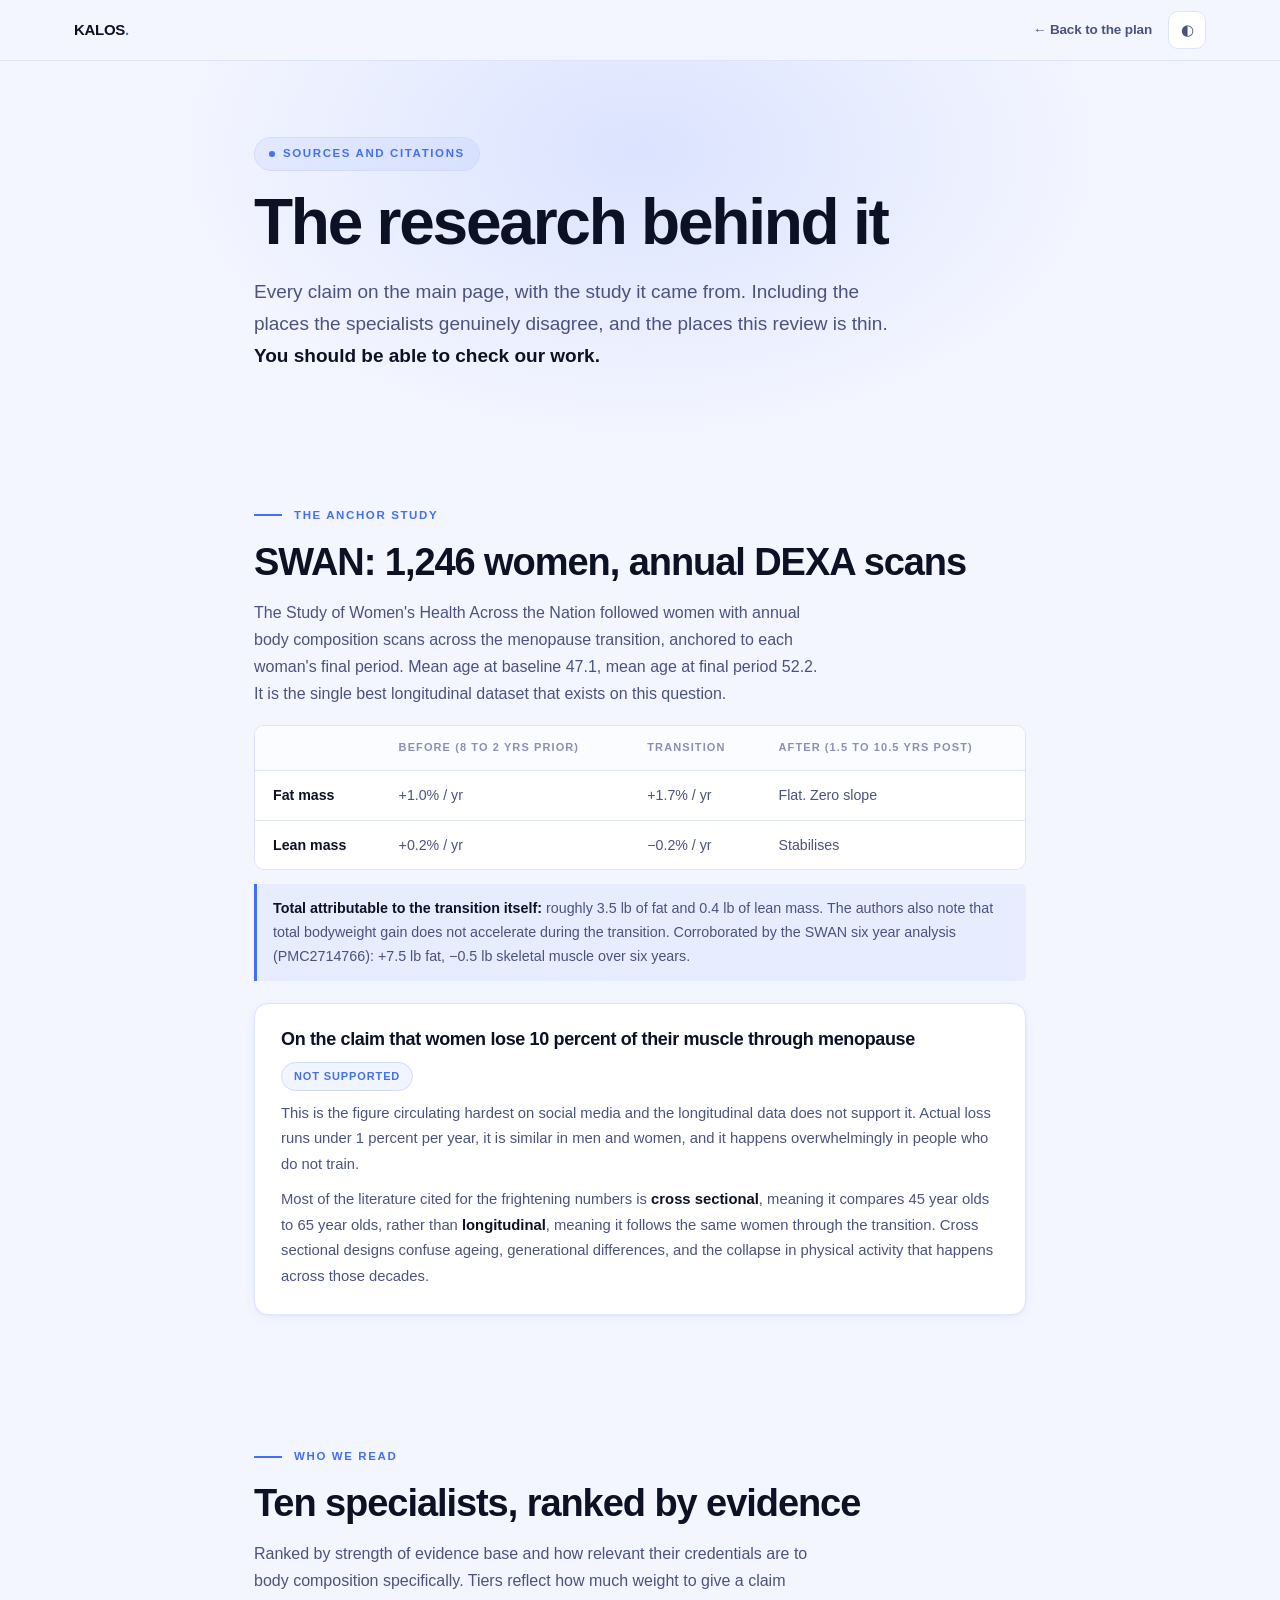
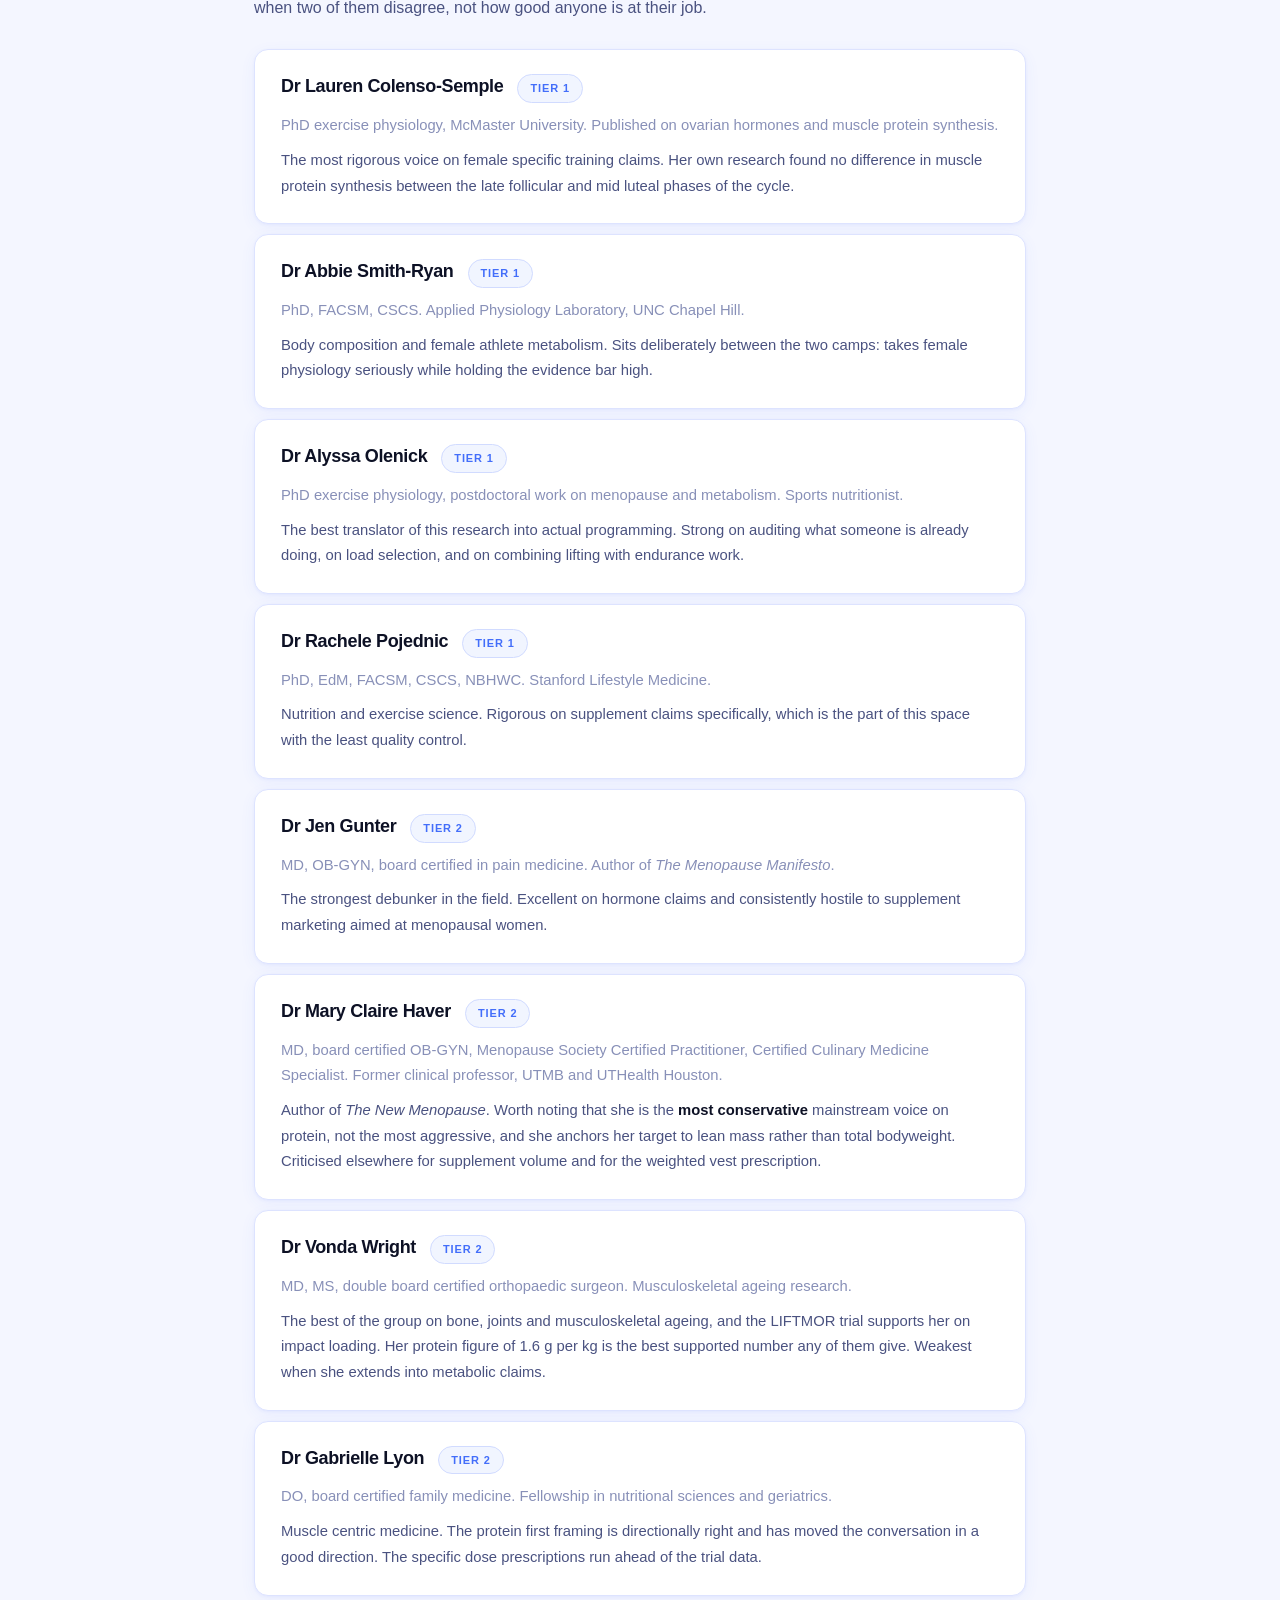
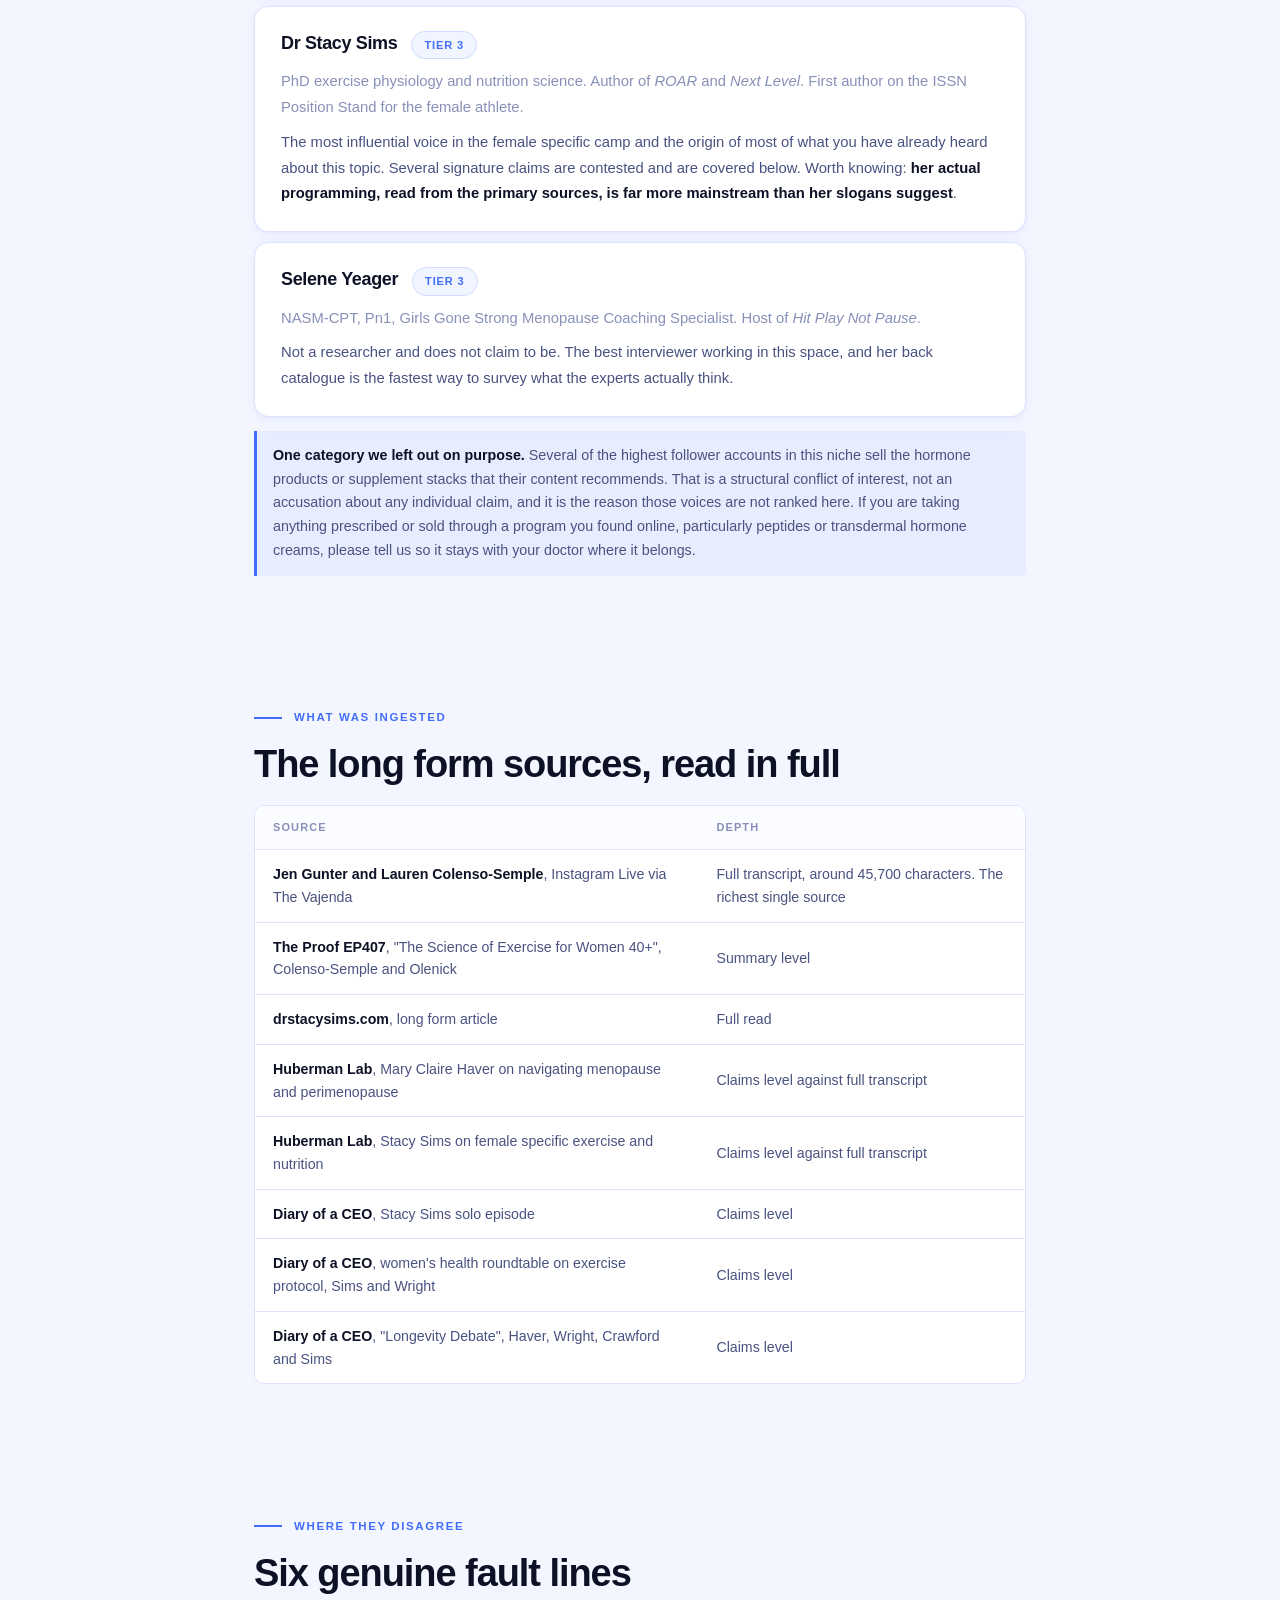
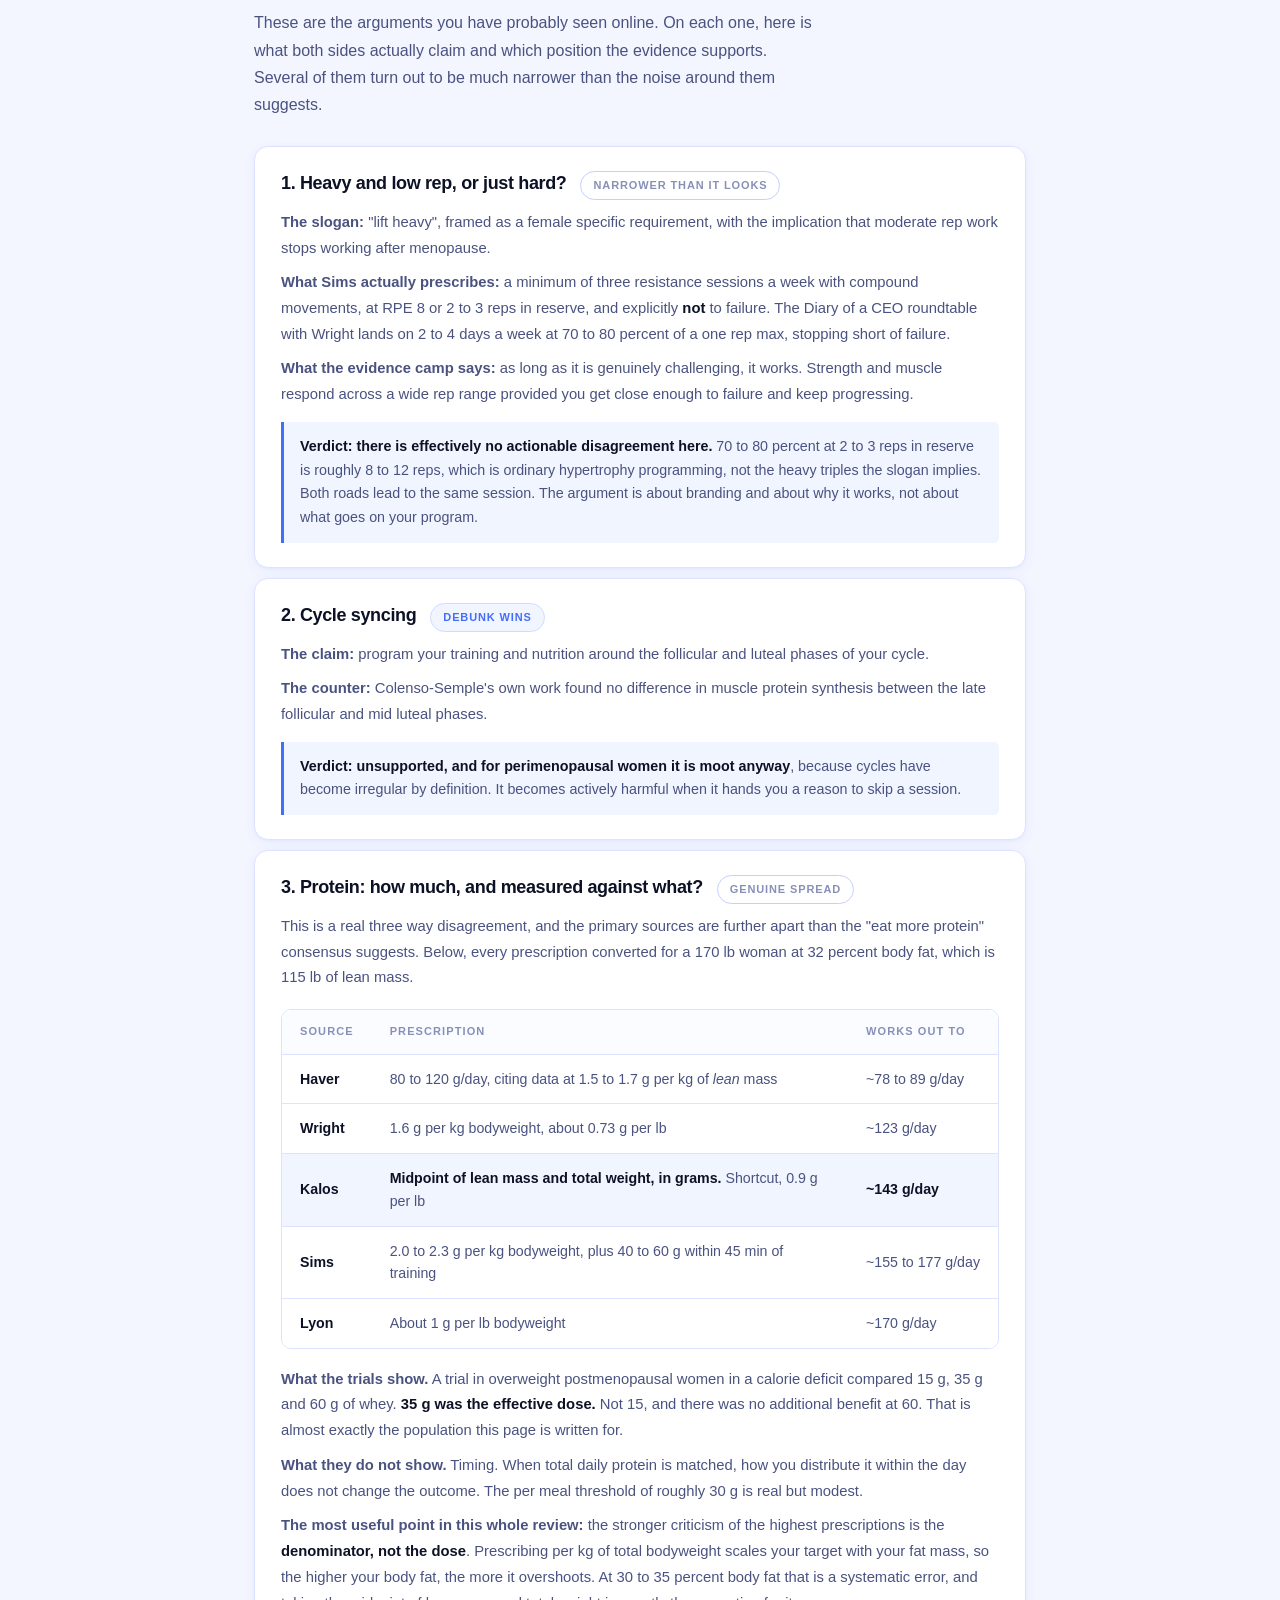
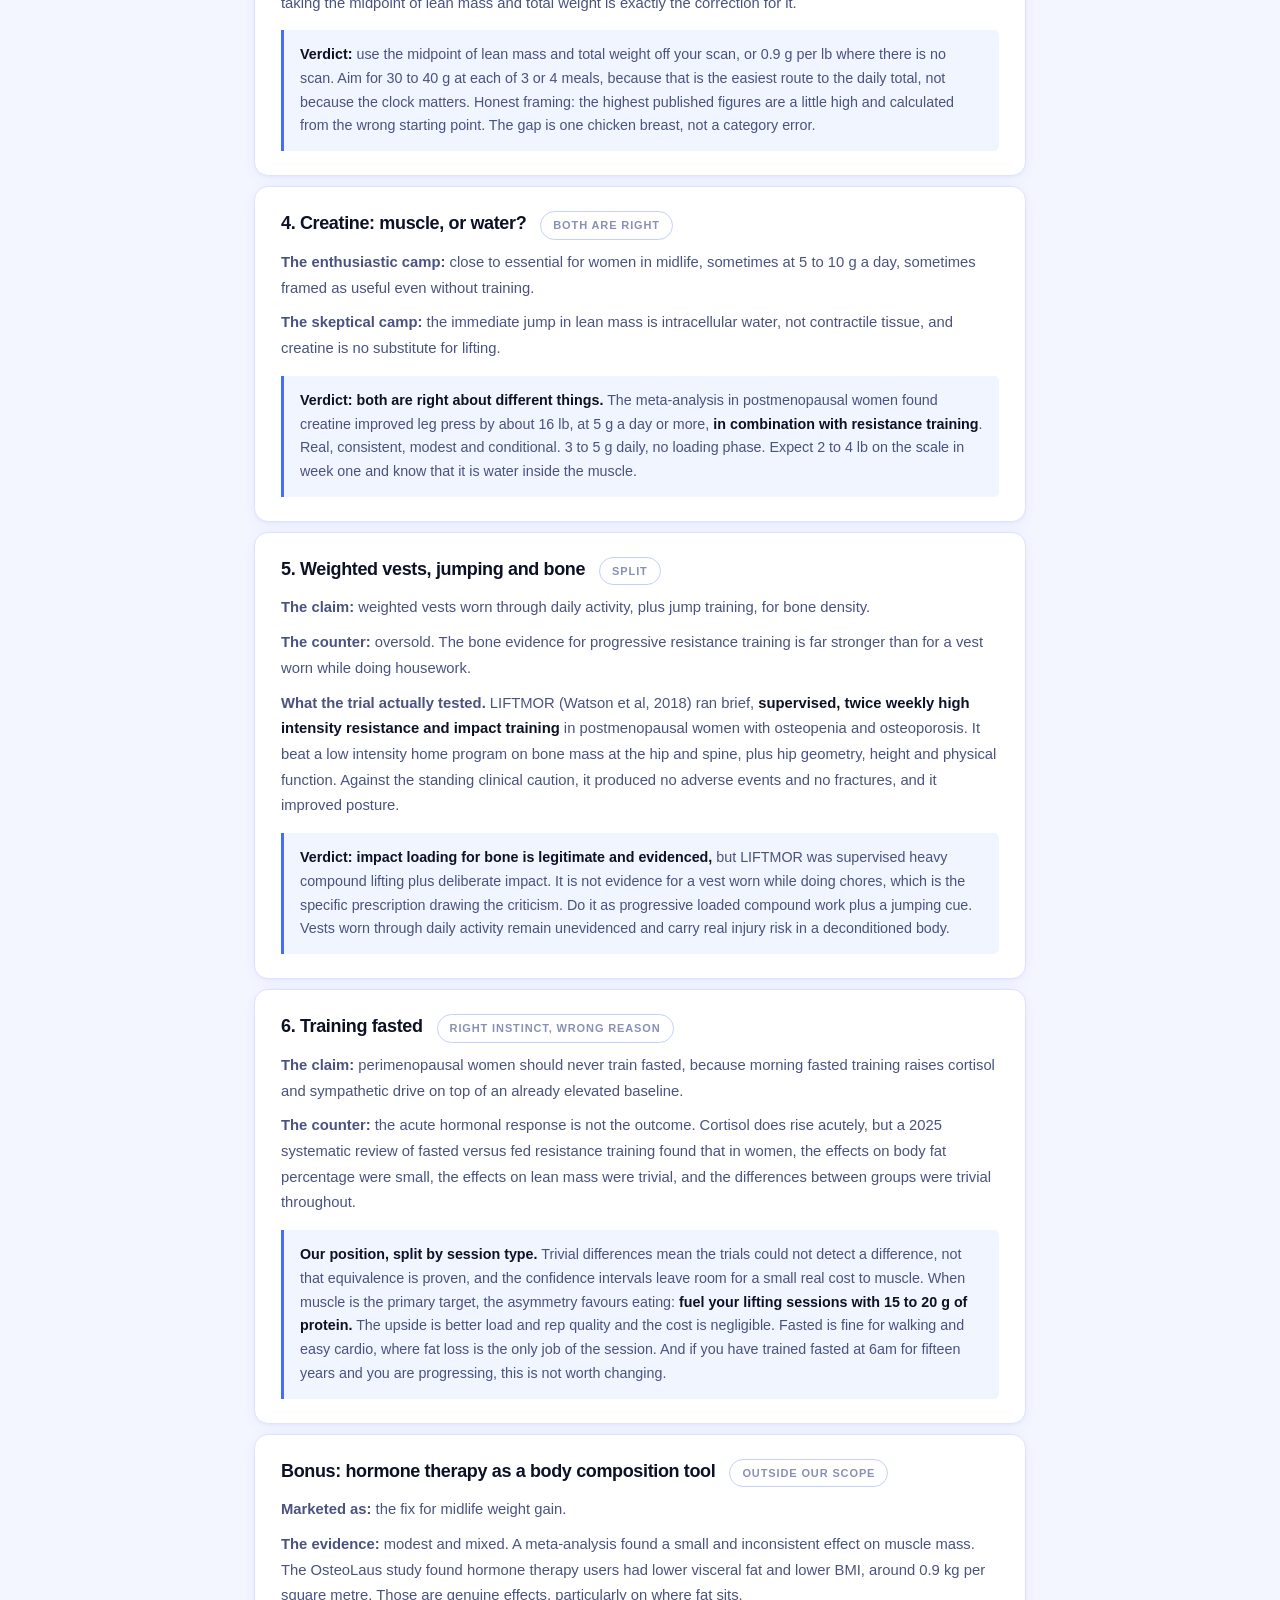
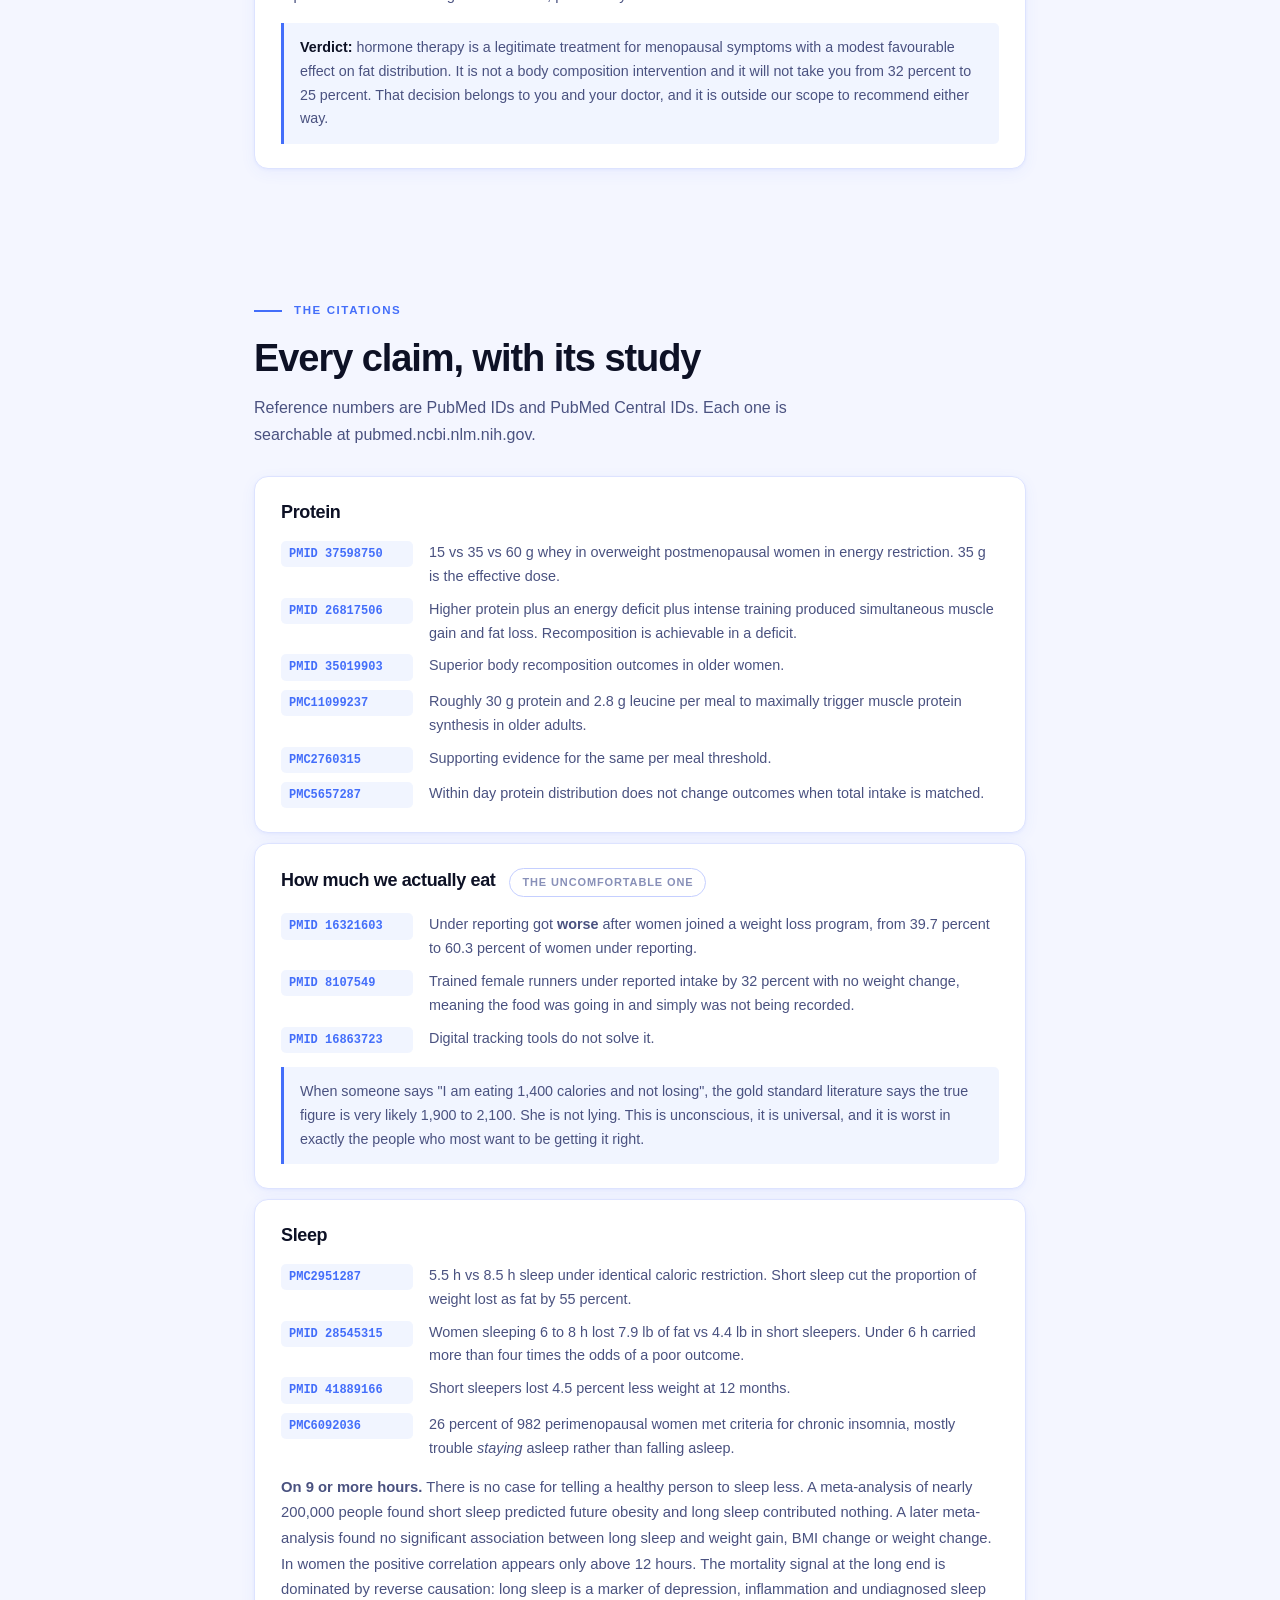
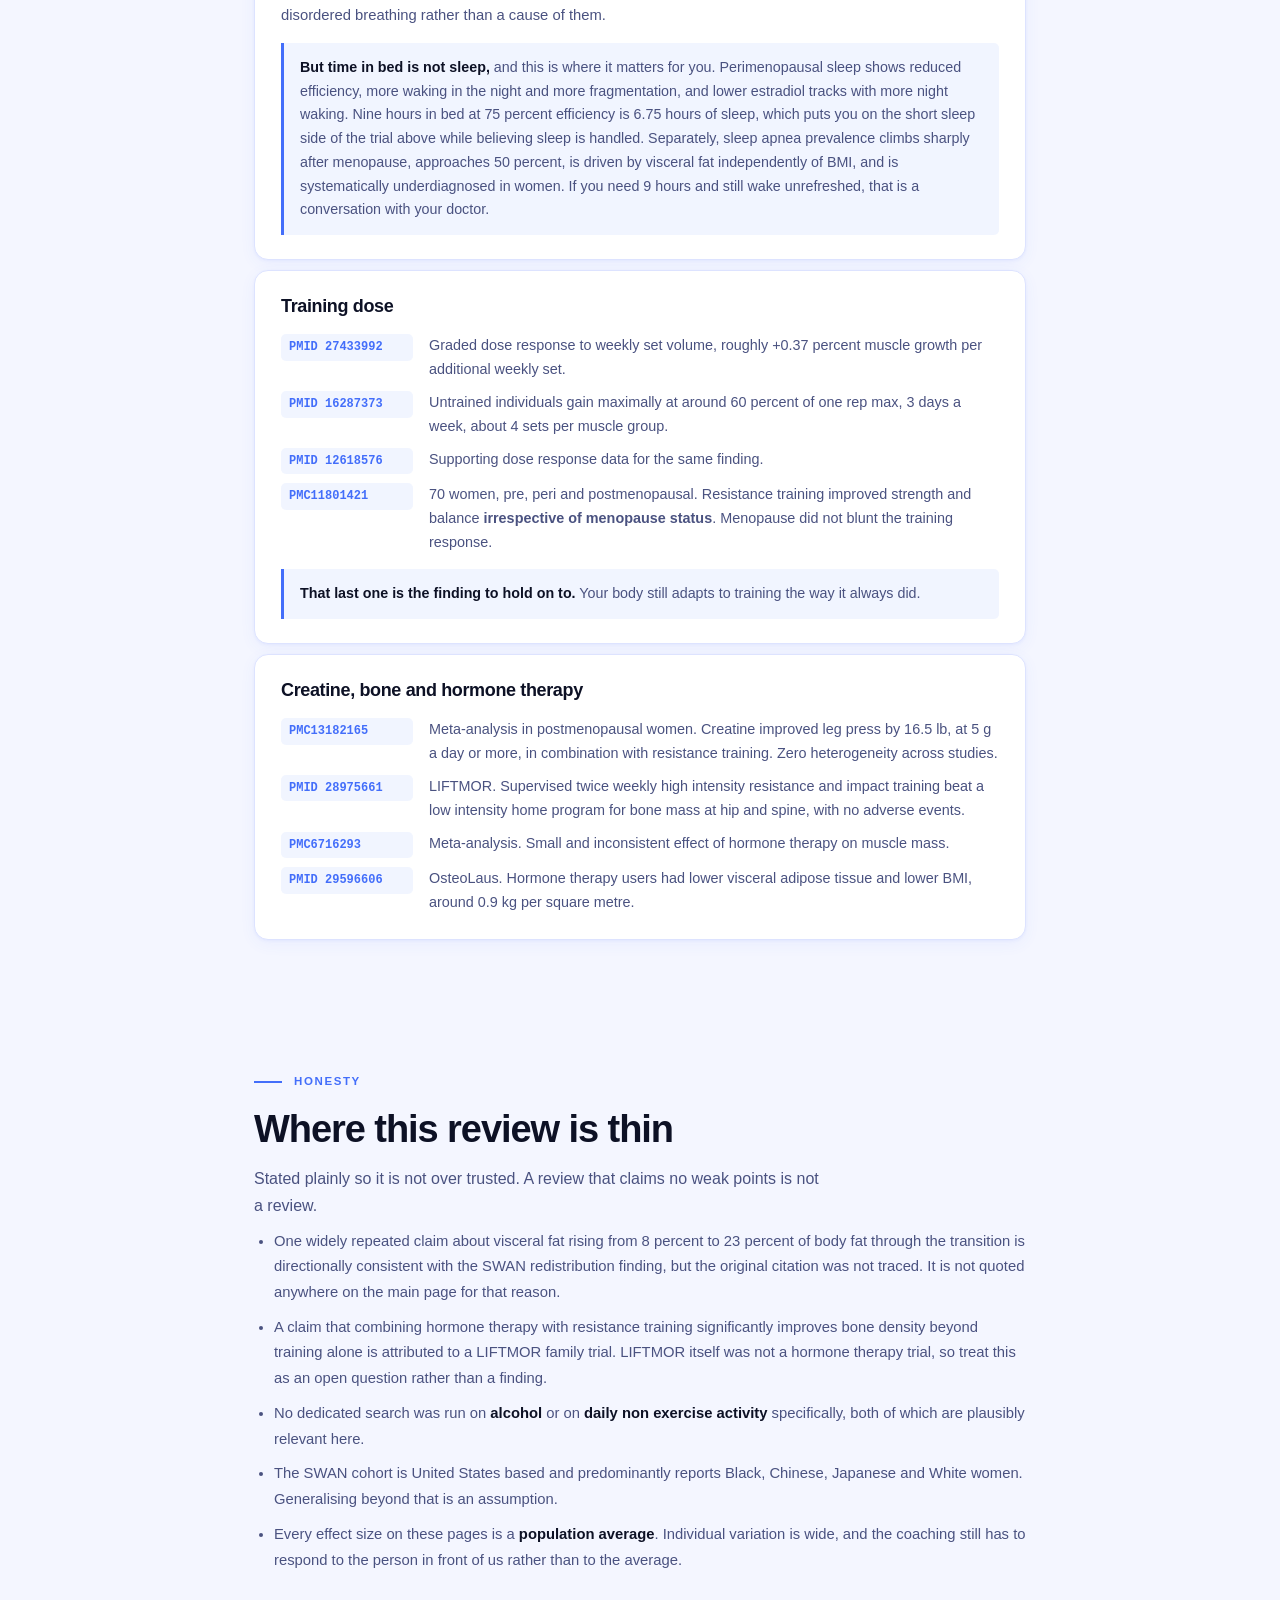
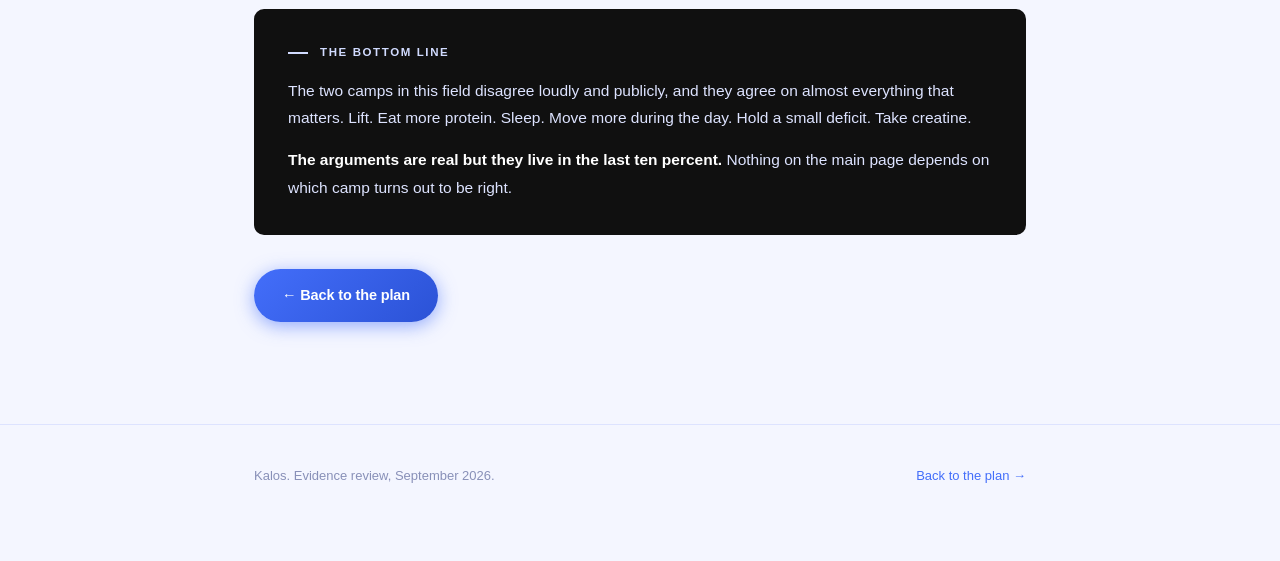
==== commit bde08d4a: "Use US spelling: programme to program Co-Authored-By: Claude Opus 5 <noreply@anthropic.com>" ====
--- a/research.html
+++ b/research.html
@@ -125,7 +125,7 @@
     </div>
 
     <div class="verdict">
-      <b>One category we left out on purpose.</b> Several of the highest follower accounts in this niche sell the hormone products or supplement stacks that their content recommends. That is a structural conflict of interest, not an accusation about any individual claim, and it is the reason those voices are not ranked here. If you are taking anything prescribed or sold through a programme you found online, particularly peptides or transdermal hormone creams, please tell us so it stays with your doctor where it belongs.
+      <b>One category we left out on purpose.</b> Several of the highest follower accounts in this niche sell the hormone products or supplement stacks that their content recommends. That is a structural conflict of interest, not an accusation about any individual claim, and it is the reason those voices are not ranked here. If you are taking anything prescribed or sold through a program you found online, particularly peptides or transdermal hormone creams, please tell us so it stays with your doctor where it belongs.
     </div>
   </div>
 </section>
@@ -166,12 +166,12 @@
         <p><b>The slogan:</b> "lift heavy", framed as a female specific requirement, with the implication that moderate rep work stops working after menopause.</p>
         <p><b>What Sims actually prescribes:</b> a minimum of three resistance sessions a week with compound movements, at RPE 8 or 2 to 3 reps in reserve, and explicitly <strong>not</strong> to failure. The Diary of a CEO roundtable with Wright lands on 2 to 4 days a week at 70 to 80 percent of a one rep max, stopping short of failure.</p>
         <p><b>What the evidence camp says:</b> as long as it is genuinely challenging, it works. Strength and muscle respond across a wide rep range provided you get close enough to failure and keep progressing.</p>
-        <div class="verdict"><b>Verdict: there is effectively no actionable disagreement here.</b> 70 to 80 percent at 2 to 3 reps in reserve is roughly 8 to 12 reps, which is ordinary hypertrophy programming, not the heavy triples the slogan implies. Both roads lead to the same session. The argument is about branding and about why it works, not about what goes on your programme.</div>
+        <div class="verdict"><b>Verdict: there is effectively no actionable disagreement here.</b> 70 to 80 percent at 2 to 3 reps in reserve is roughly 8 to 12 reps, which is ordinary hypertrophy programming, not the heavy triples the slogan implies. Both roads lead to the same session. The argument is about branding and about why it works, not about what goes on your program.</div>
       </div>
 
       <div class="row">
         <div class="row-head"><h3>2. Cycle syncing</h3><span class="badge">Debunk wins</span></div>
-        <p><b>The claim:</b> programme your training and nutrition around the follicular and luteal phases of your cycle.</p>
+        <p><b>The claim:</b> program your training and nutrition around the follicular and luteal phases of your cycle.</p>
         <p><b>The counter:</b> Colenso-Semple's own work found no difference in muscle protein synthesis between the late follicular and mid luteal phases.</p>
         <div class="verdict"><b>Verdict: unsupported, and for perimenopausal women it is moot anyway</b>, because cycles have become irregular by definition. It becomes actively harmful when it hands you a reason to skip a session.</div>
       </div>
@@ -210,7 +210,7 @@
         <div class="row-head"><h3>5. Weighted vests, jumping and bone</h3><span class="badge n">Split</span></div>
         <p><b>The claim:</b> weighted vests worn through daily activity, plus jump training, for bone density.</p>
         <p><b>The counter:</b> oversold. The bone evidence for progressive resistance training is far stronger than for a vest worn while doing housework.</p>
-        <p><b>What the trial actually tested.</b> LIFTMOR (Watson et al, 2018) ran brief, <strong>supervised, twice weekly high intensity resistance and impact training</strong> in postmenopausal women with osteopenia and osteoporosis. It beat a low intensity home programme on bone mass at the hip and spine, plus hip geometry, height and physical function. Against the standing clinical caution, it produced no adverse events and no fractures, and it improved posture.</p>
+        <p><b>What the trial actually tested.</b> LIFTMOR (Watson et al, 2018) ran brief, <strong>supervised, twice weekly high intensity resistance and impact training</strong> in postmenopausal women with osteopenia and osteoporosis. It beat a low intensity home program on bone mass at the hip and spine, plus hip geometry, height and physical function. Against the standing clinical caution, it produced no adverse events and no fractures, and it improved posture.</p>
         <div class="verdict"><b>Verdict: impact loading for bone is legitimate and evidenced,</b> but LIFTMOR was supervised heavy compound lifting plus deliberate impact. It is not evidence for a vest worn while doing chores, which is the specific prescription drawing the criticism. Do it as progressive loaded compound work plus a jumping cue. Vests worn through daily activity remain unevidenced and carry real injury risk in a deconditioned body.</div>
       </div>
 
@@ -255,7 +255,7 @@
       <div class="row">
         <div class="row-head"><h3>How much we actually eat</h3><span class="badge n">The uncomfortable one</span></div>
         <div class="refs">
-          <div class="ref"><code>PMID 16321603</code><span>Under reporting got <b>worse</b> after women joined a weight loss programme, from 39.7 percent to 60.3 percent of women under reporting.</span></div>
+          <div class="ref"><code>PMID 16321603</code><span>Under reporting got <b>worse</b> after women joined a weight loss program, from 39.7 percent to 60.3 percent of women under reporting.</span></div>
           <div class="ref"><code>PMID 8107549</code><span>Trained female runners under reported intake by 32 percent with no weight change, meaning the food was going in and simply was not being recorded.</span></div>
           <div class="ref"><code>PMID 16863723</code><span>Digital tracking tools do not solve it.</span></div>
         </div>
@@ -289,7 +289,7 @@
         <div class="row-head"><h3>Creatine, bone and hormone therapy</h3></div>
         <div class="refs">
           <div class="ref"><code>PMC13182165</code><span>Meta-analysis in postmenopausal women. Creatine improved leg press by 16.5 lb, at 5 g a day or more, in combination with resistance training. Zero heterogeneity across studies.</span></div>
-          <div class="ref"><code>PMID 28975661</code><span>LIFTMOR. Supervised twice weekly high intensity resistance and impact training beat a low intensity home programme for bone mass at hip and spine, with no adverse events.</span></div>
+          <div class="ref"><code>PMID 28975661</code><span>LIFTMOR. Supervised twice weekly high intensity resistance and impact training beat a low intensity home program for bone mass at hip and spine, with no adverse events.</span></div>
           <div class="ref"><code>PMC6716293</code><span>Meta-analysis. Small and inconsistent effect of hormone therapy on muscle mass.</span></div>
           <div class="ref"><code>PMID 29596606</code><span>OsteoLaus. Hormone therapy users had lower visceral adipose tissue and lower BMI, around 0.9 kg per square metre.</span></div>
         </div>
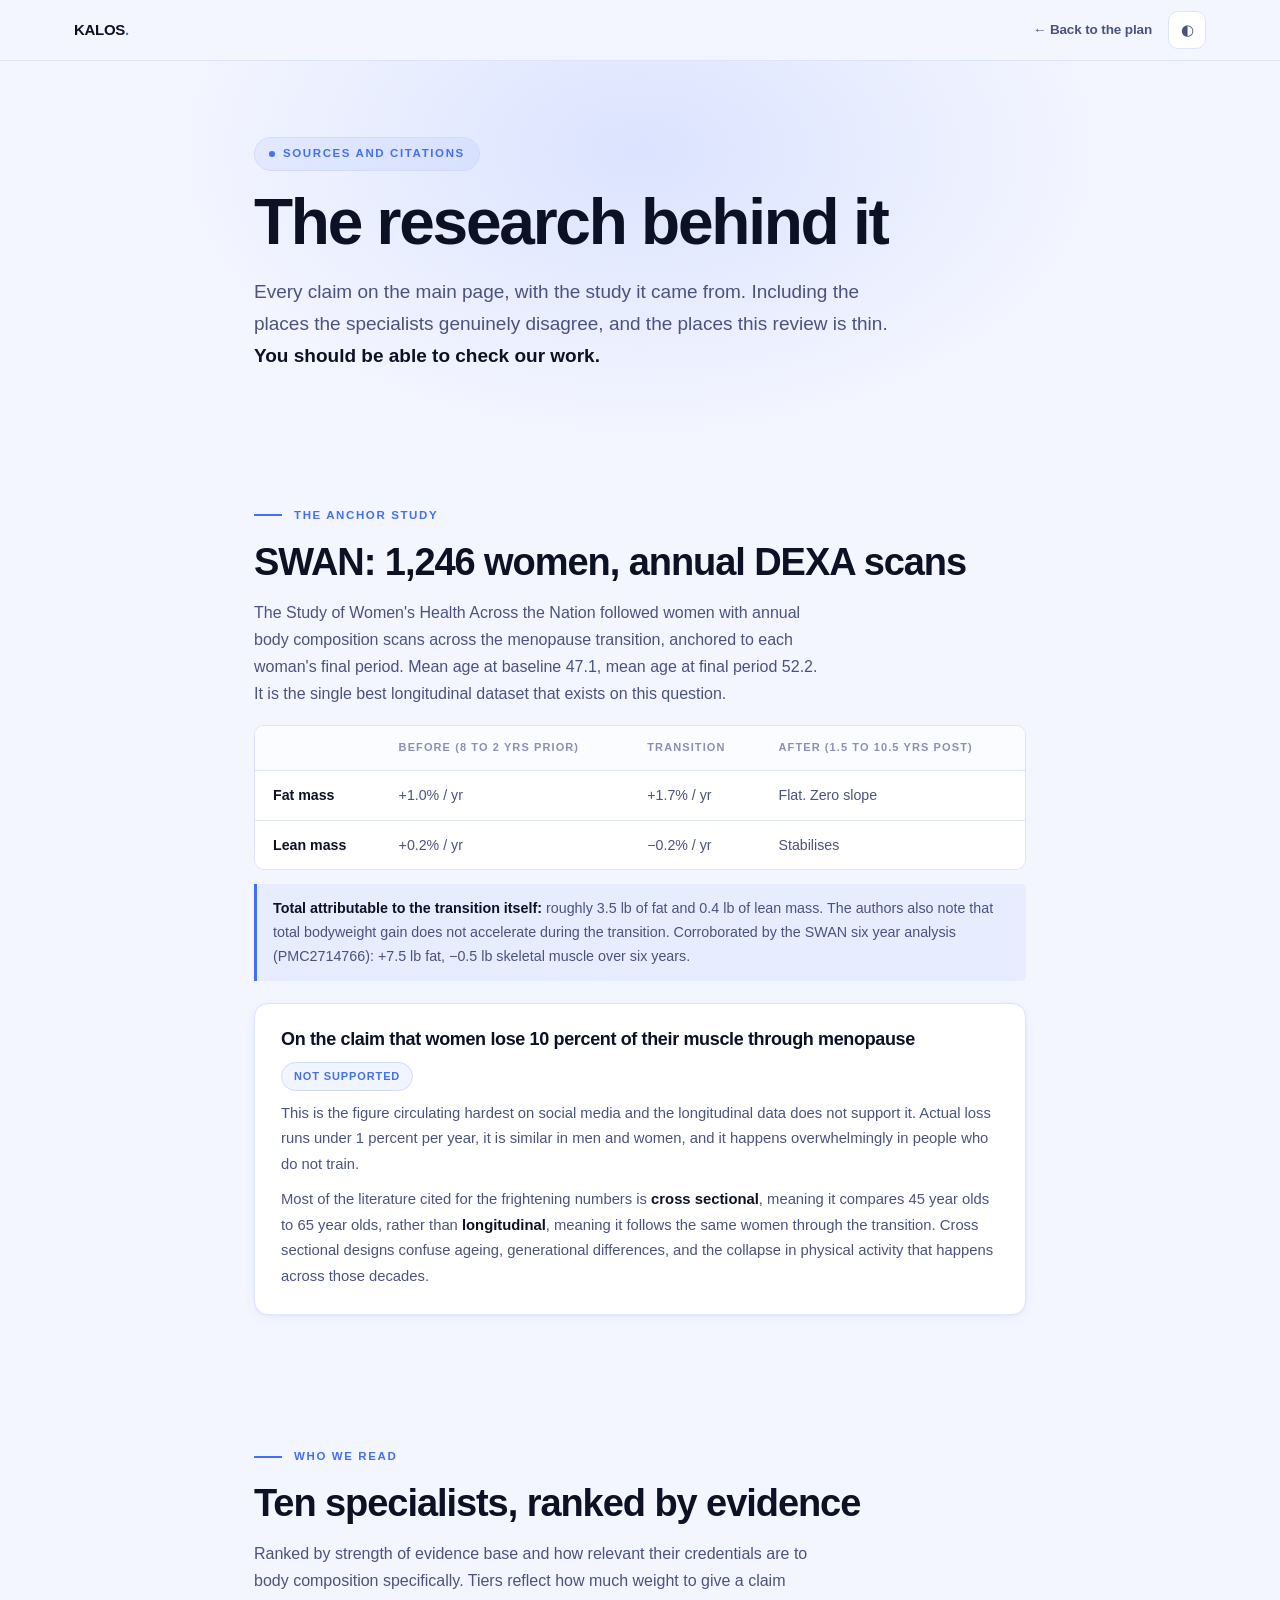
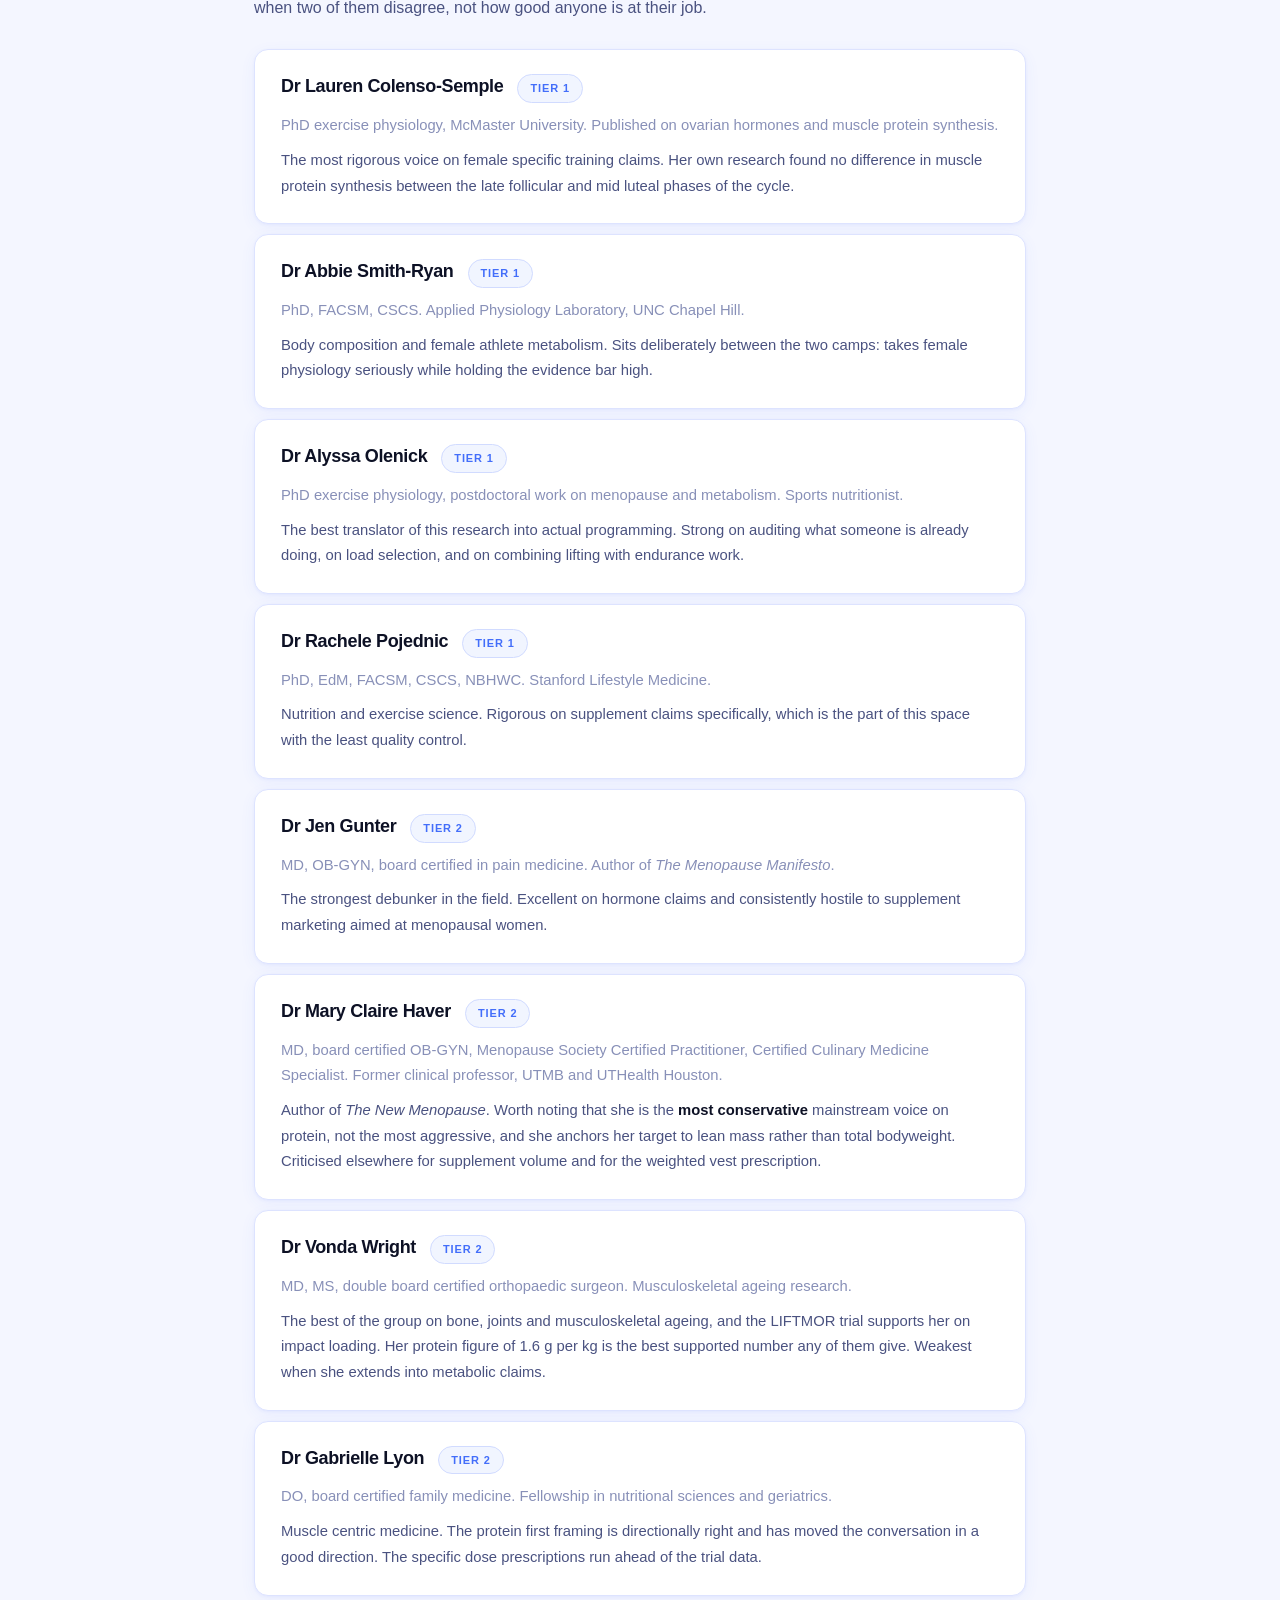
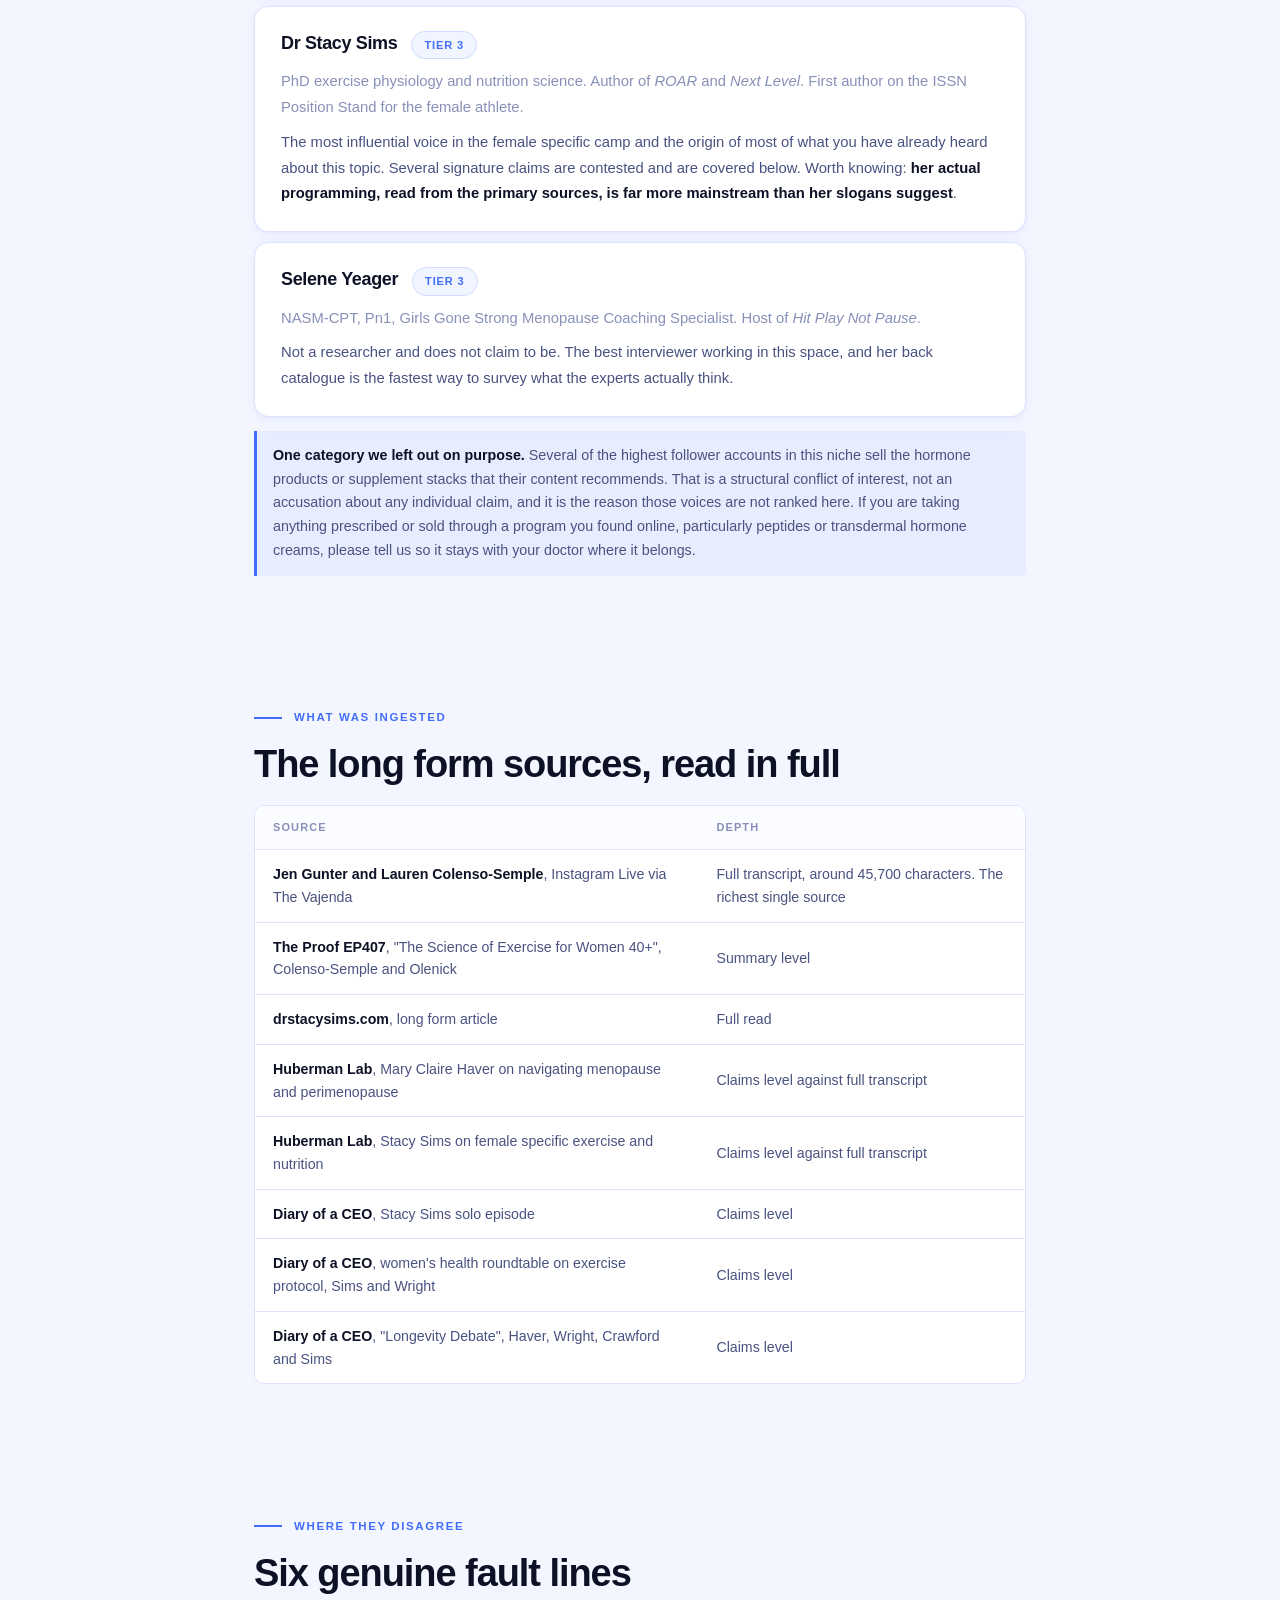
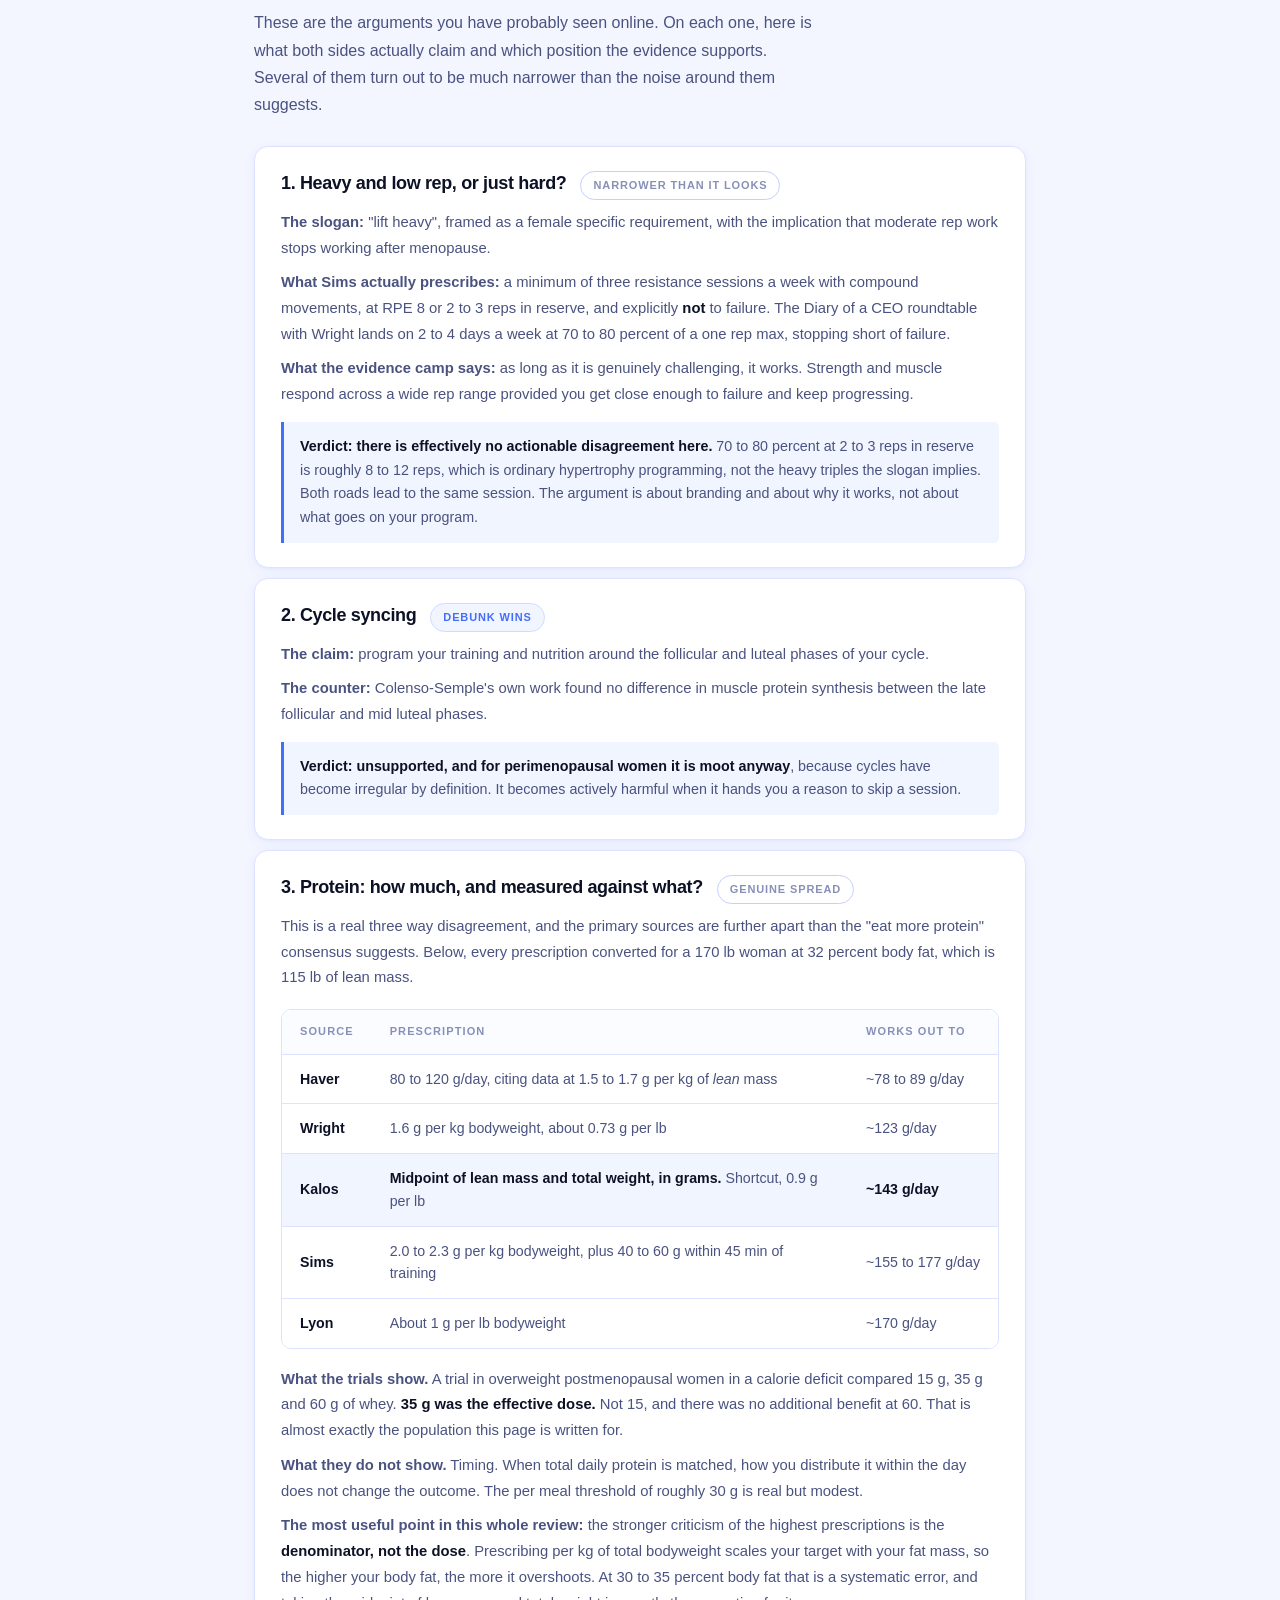
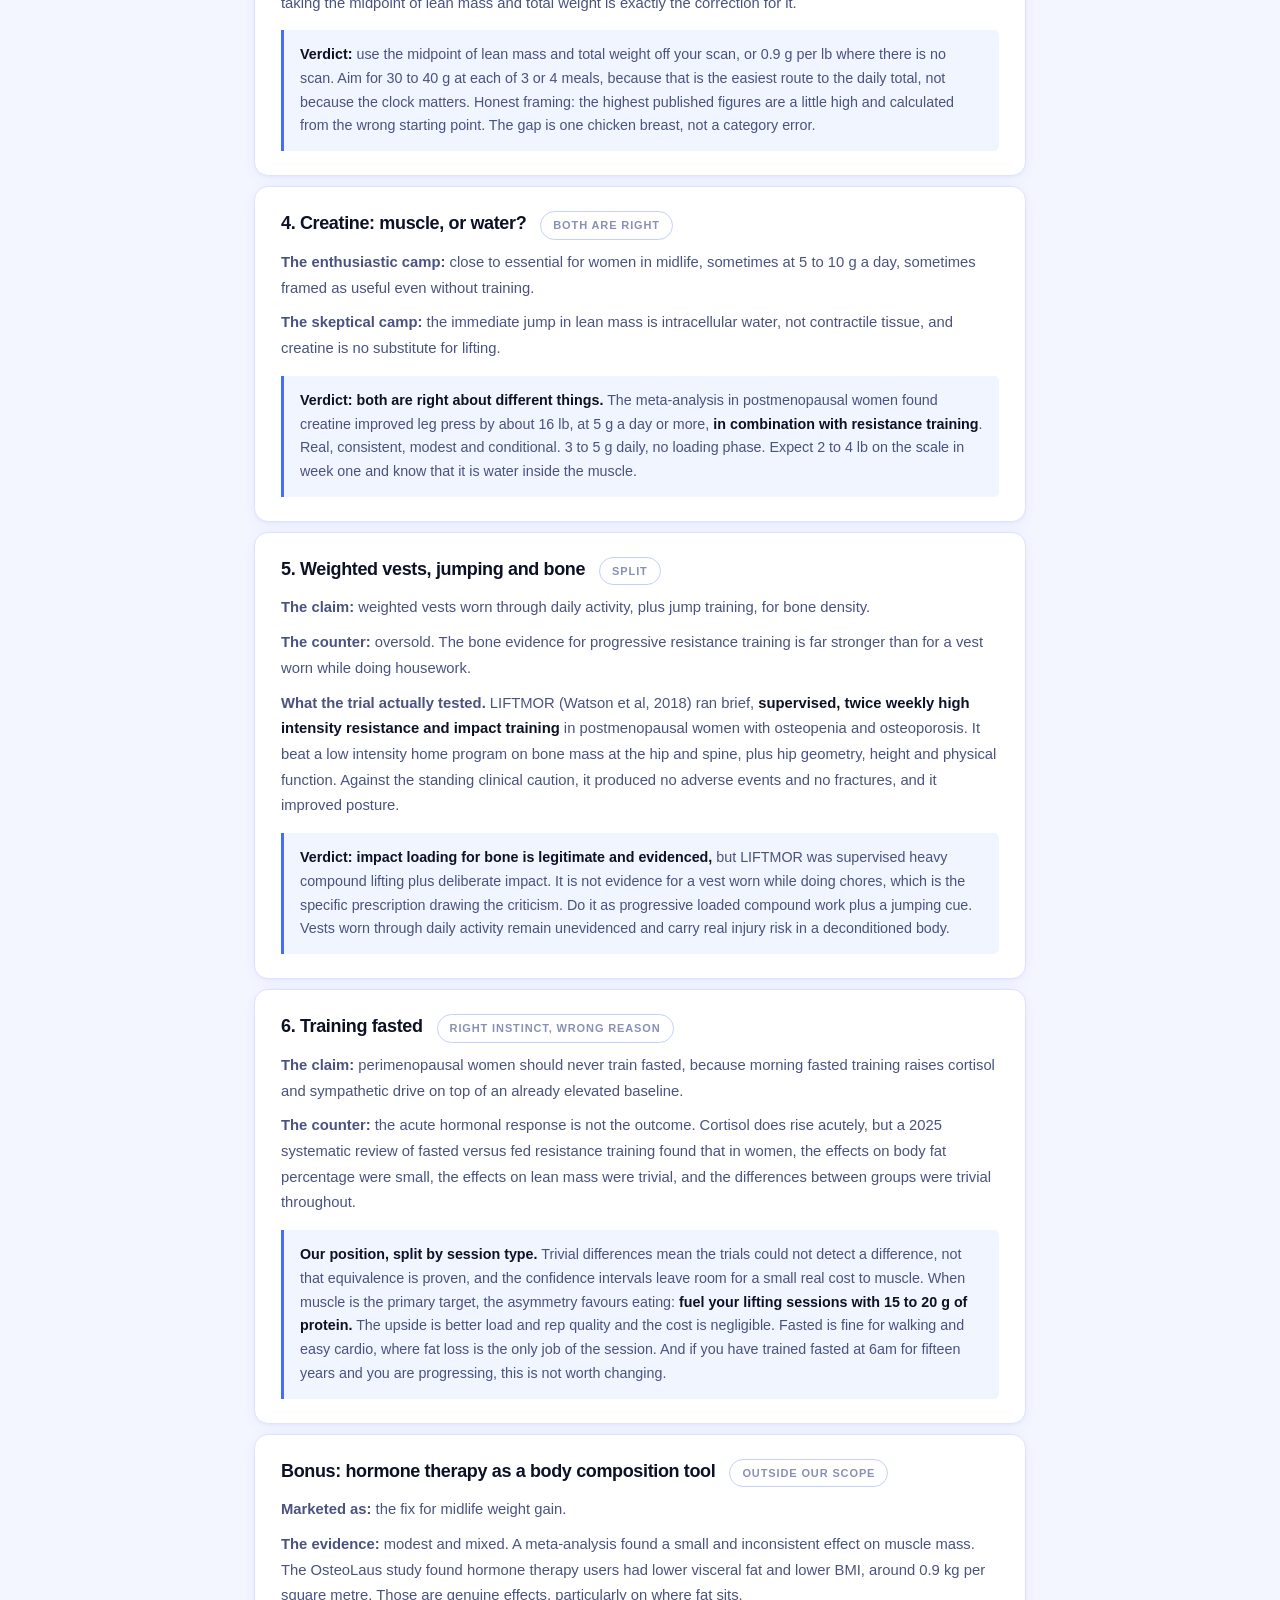
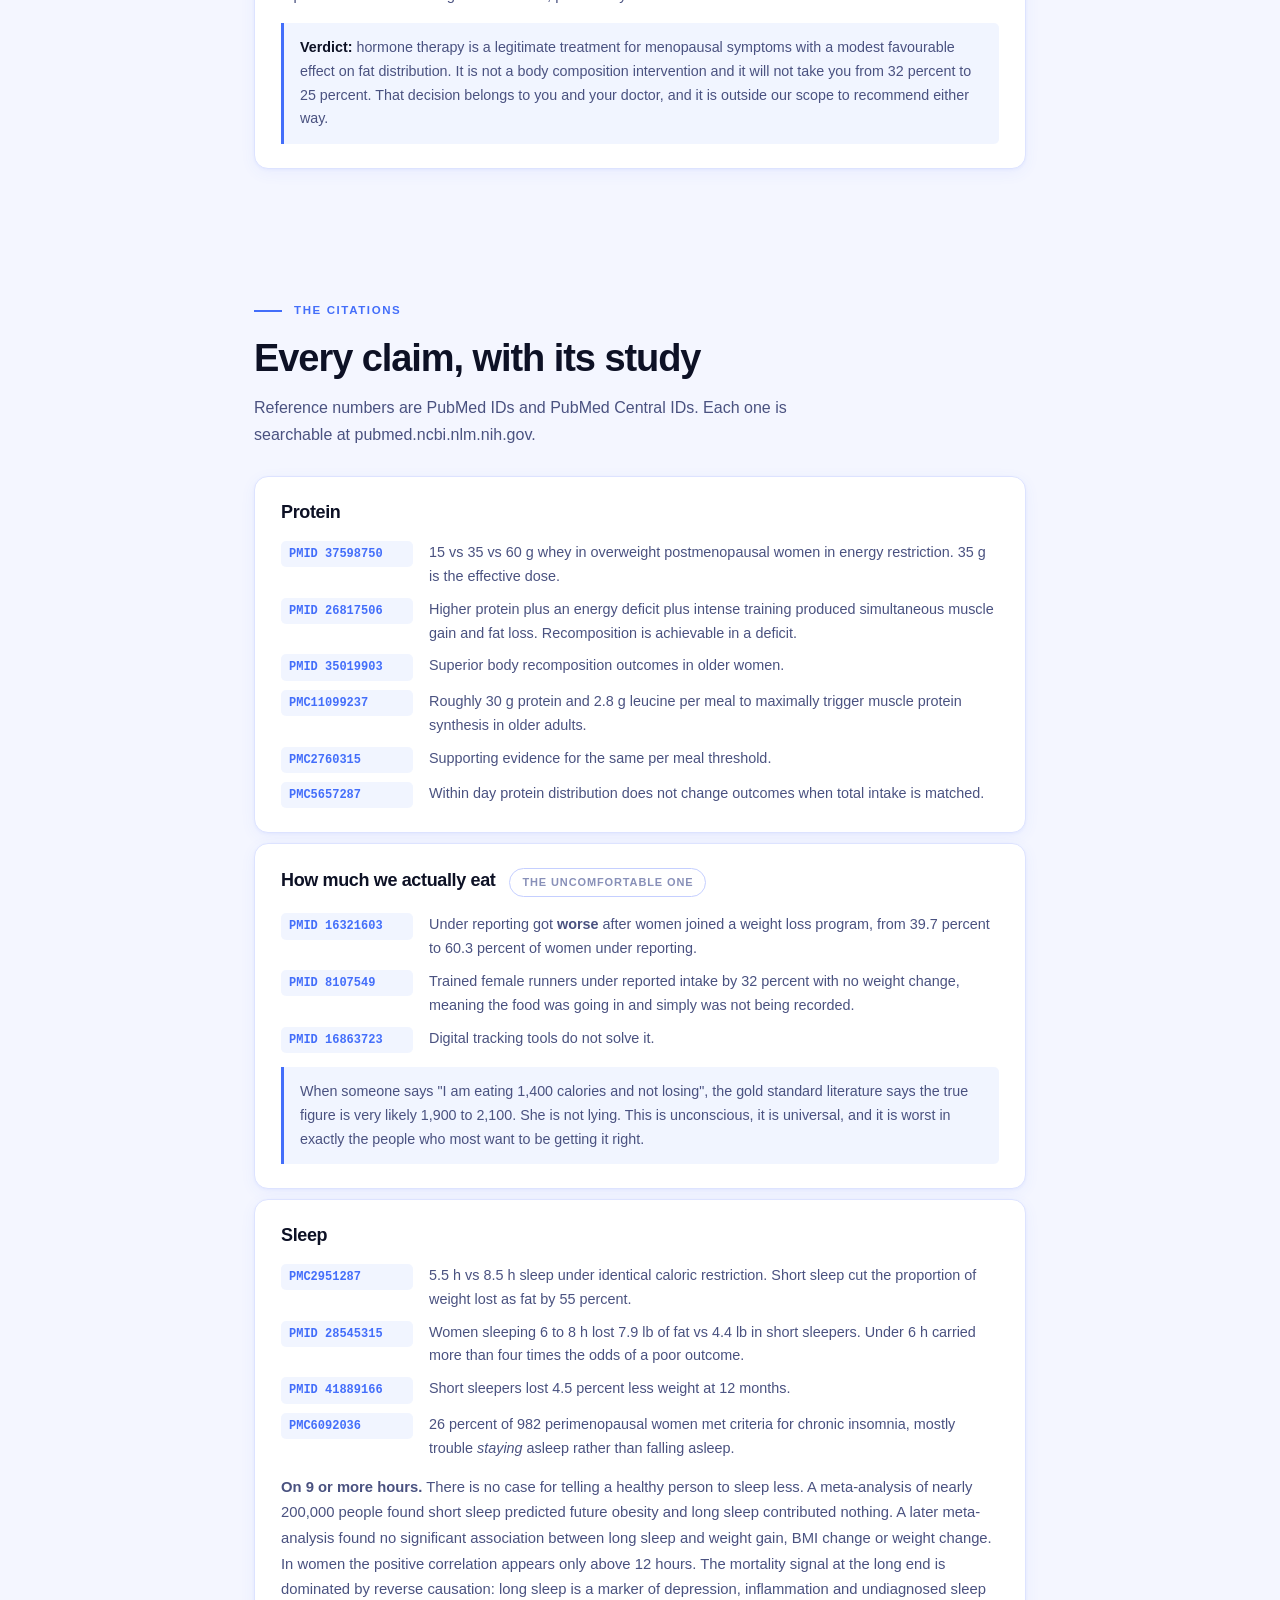
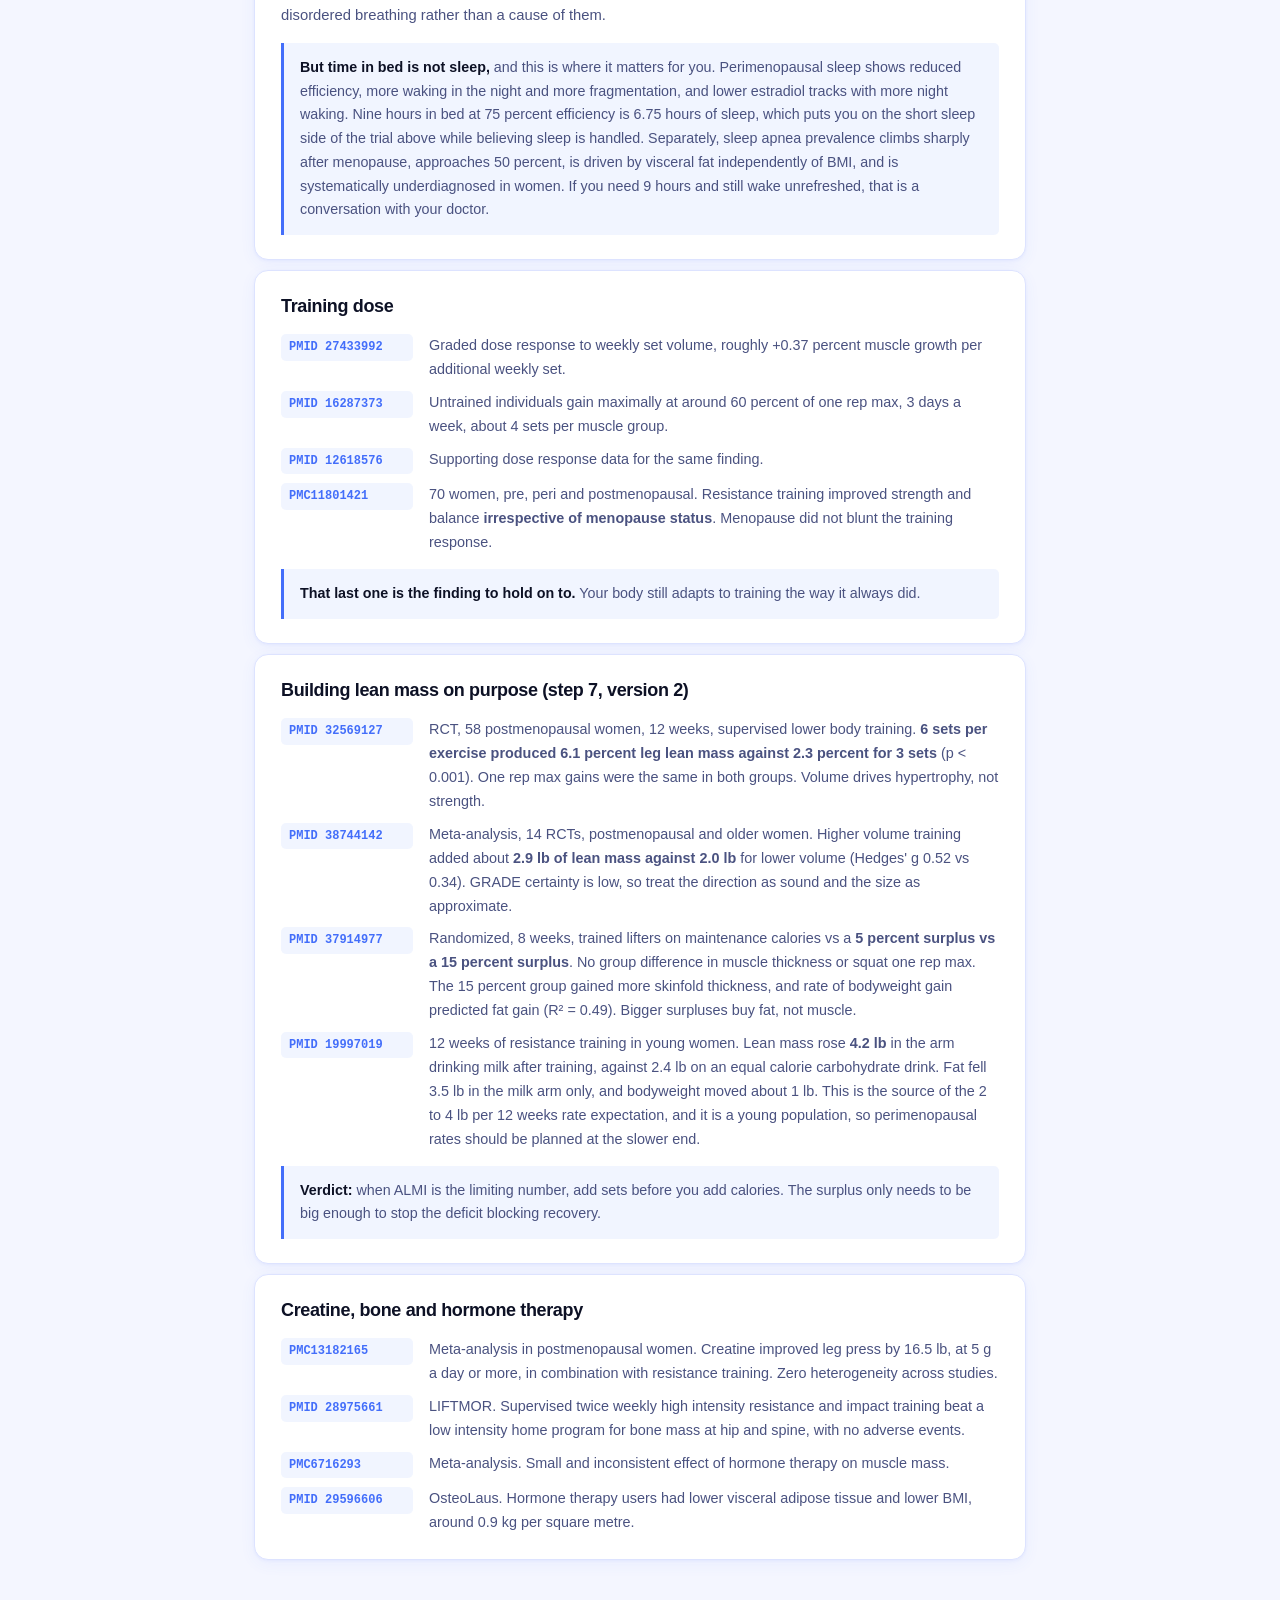
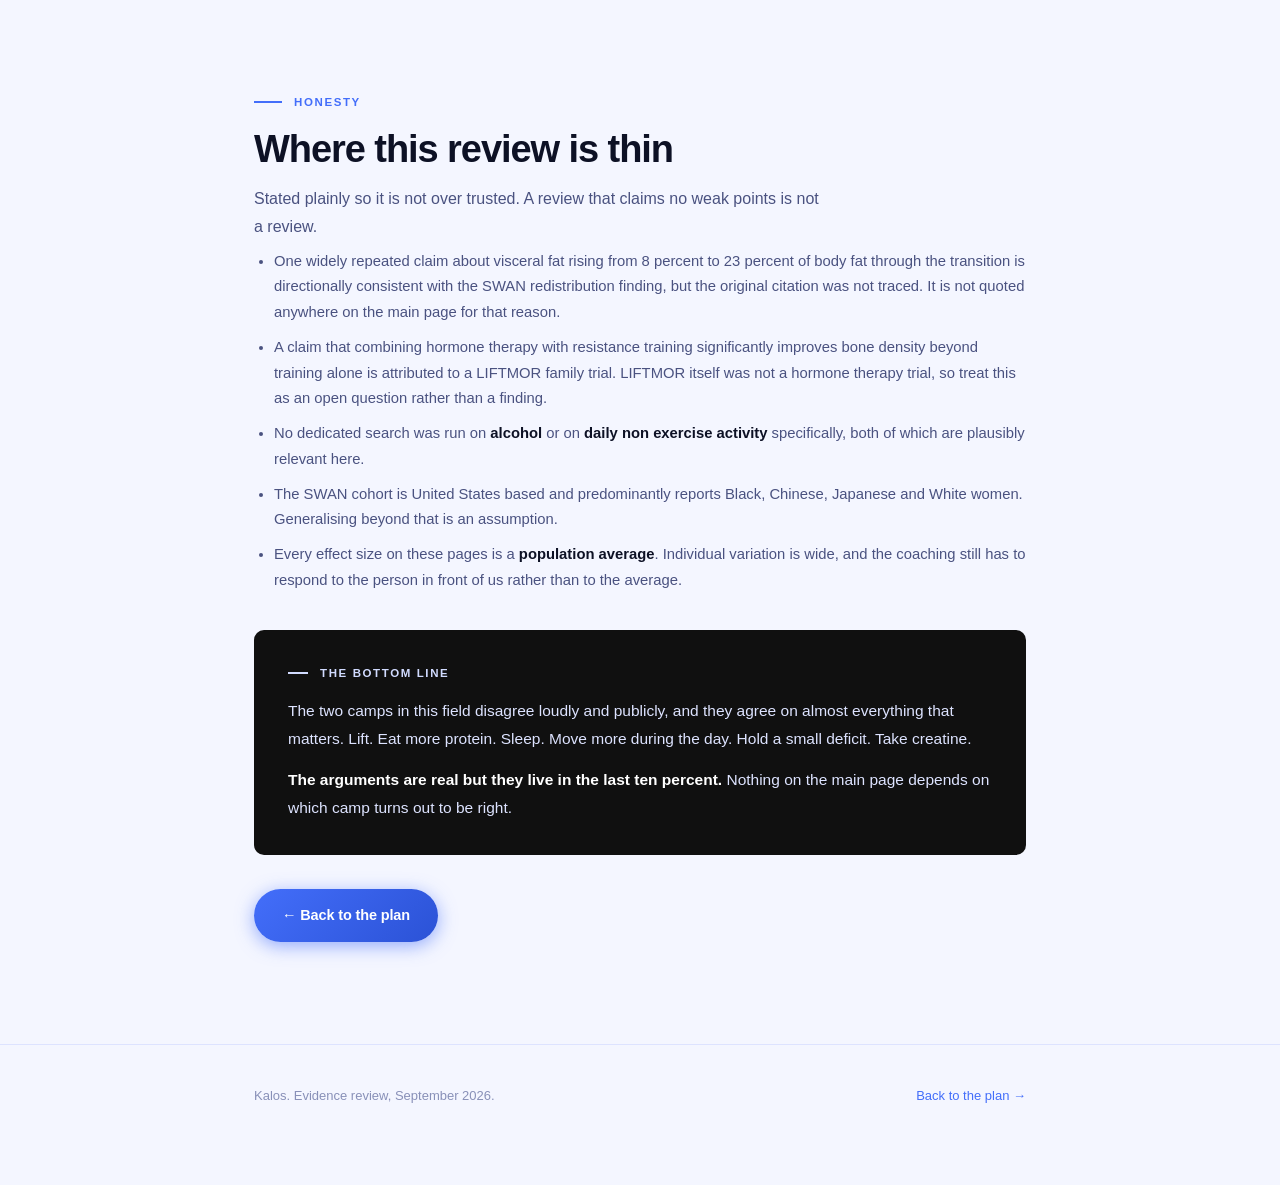
==== commit 3063df7d: "Split step 7 into fat loss and lean mass tracks; six month horizon Co-Authored-By: Claude Opus 5 <no" ====
--- a/research.html
+++ b/research.html
@@ -283,6 +283,17 @@
           <div class="ref"><code>PMC11801421</code><span>70 women, pre, peri and postmenopausal. Resistance training improved strength and balance <b>irrespective of menopause status</b>. Menopause did not blunt the training response.</span></div>
         </div>
         <div class="verdict"><b>That last one is the finding to hold on to.</b> Your body still adapts to training the way it always did.</div>
+      </div>
+
+      <div class="row">
+        <div class="row-head"><h3>Building lean mass on purpose (step 7, version 2)</h3></div>
+        <div class="refs">
+          <div class="ref"><code>PMID 32569127</code><span>RCT, 58 postmenopausal women, 12 weeks, supervised lower body training. <b>6 sets per exercise produced 6.1 percent leg lean mass against 2.3 percent for 3 sets</b> (p &lt; 0.001). One rep max gains were the same in both groups. Volume drives hypertrophy, not strength.</span></div>
+          <div class="ref"><code>PMID 38744142</code><span>Meta-analysis, 14 RCTs, postmenopausal and older women. Higher volume training added about <b>2.9 lb of lean mass against 2.0 lb</b> for lower volume (Hedges' g 0.52 vs 0.34). GRADE certainty is low, so treat the direction as sound and the size as approximate.</span></div>
+          <div class="ref"><code>PMID 37914977</code><span>Randomized, 8 weeks, trained lifters on maintenance calories vs a <b>5 percent surplus vs a 15 percent surplus</b>. No group difference in muscle thickness or squat one rep max. The 15 percent group gained more skinfold thickness, and rate of bodyweight gain predicted fat gain (R&sup2; = 0.49). Bigger surpluses buy fat, not muscle.</span></div>
+          <div class="ref"><code>PMID 19997019</code><span>12 weeks of resistance training in young women. Lean mass rose <b>4.2 lb</b> in the arm drinking milk after training, against 2.4 lb on an equal calorie carbohydrate drink. Fat fell 3.5 lb in the milk arm only, and bodyweight moved about 1 lb. This is the source of the 2 to 4 lb per 12 weeks rate expectation, and it is a young population, so perimenopausal rates should be planned at the slower end.</span></div>
+        </div>
+        <div class="verdict"><b>Verdict:</b> when ALMI is the limiting number, add sets before you add calories. The surplus only needs to be big enough to stop the deficit blocking recovery.</div>
       </div>
 
       <div class="row">
--- a/kalos.css
+++ b/kalos.css
@@ -164,6 +164,15 @@
   font-size:14.3px;line-height:1.65;color:var(--text-sec);
 }
 .step .do b{color:var(--text);font-weight:700}
+.step .track{
+  margin-top:16px;padding:18px 20px;background:var(--bg);
+  border:1px solid var(--border);border-radius:var(--radius-lg);
+}
+.step .track + .track{margin-top:10px}
+.step .track-lab{
+  display:block;font-size:11px;font-weight:800;letter-spacing:0.1em;
+  text-transform:uppercase;color:var(--primary);margin-bottom:10px;
+}
 strong{color:var(--text);font-weight:700}
 
 /* ---------- callout + action block ---------- */
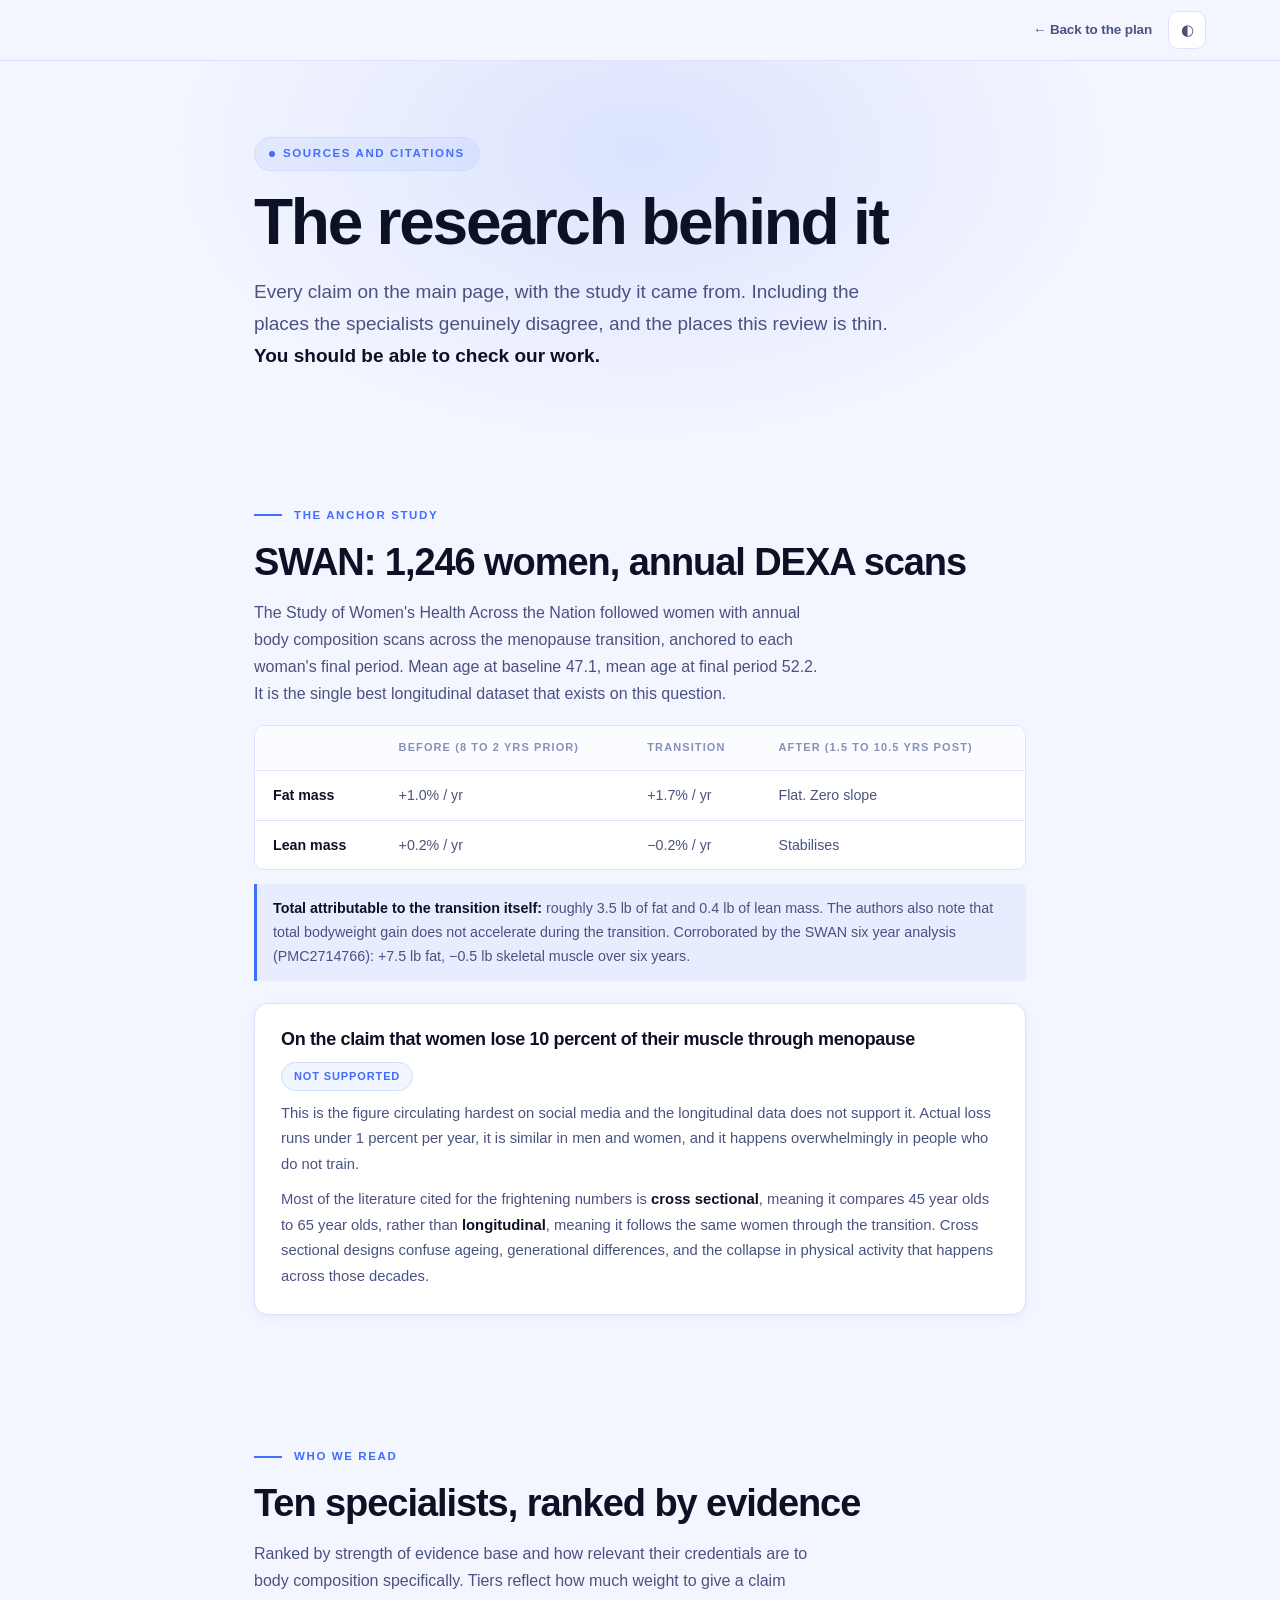
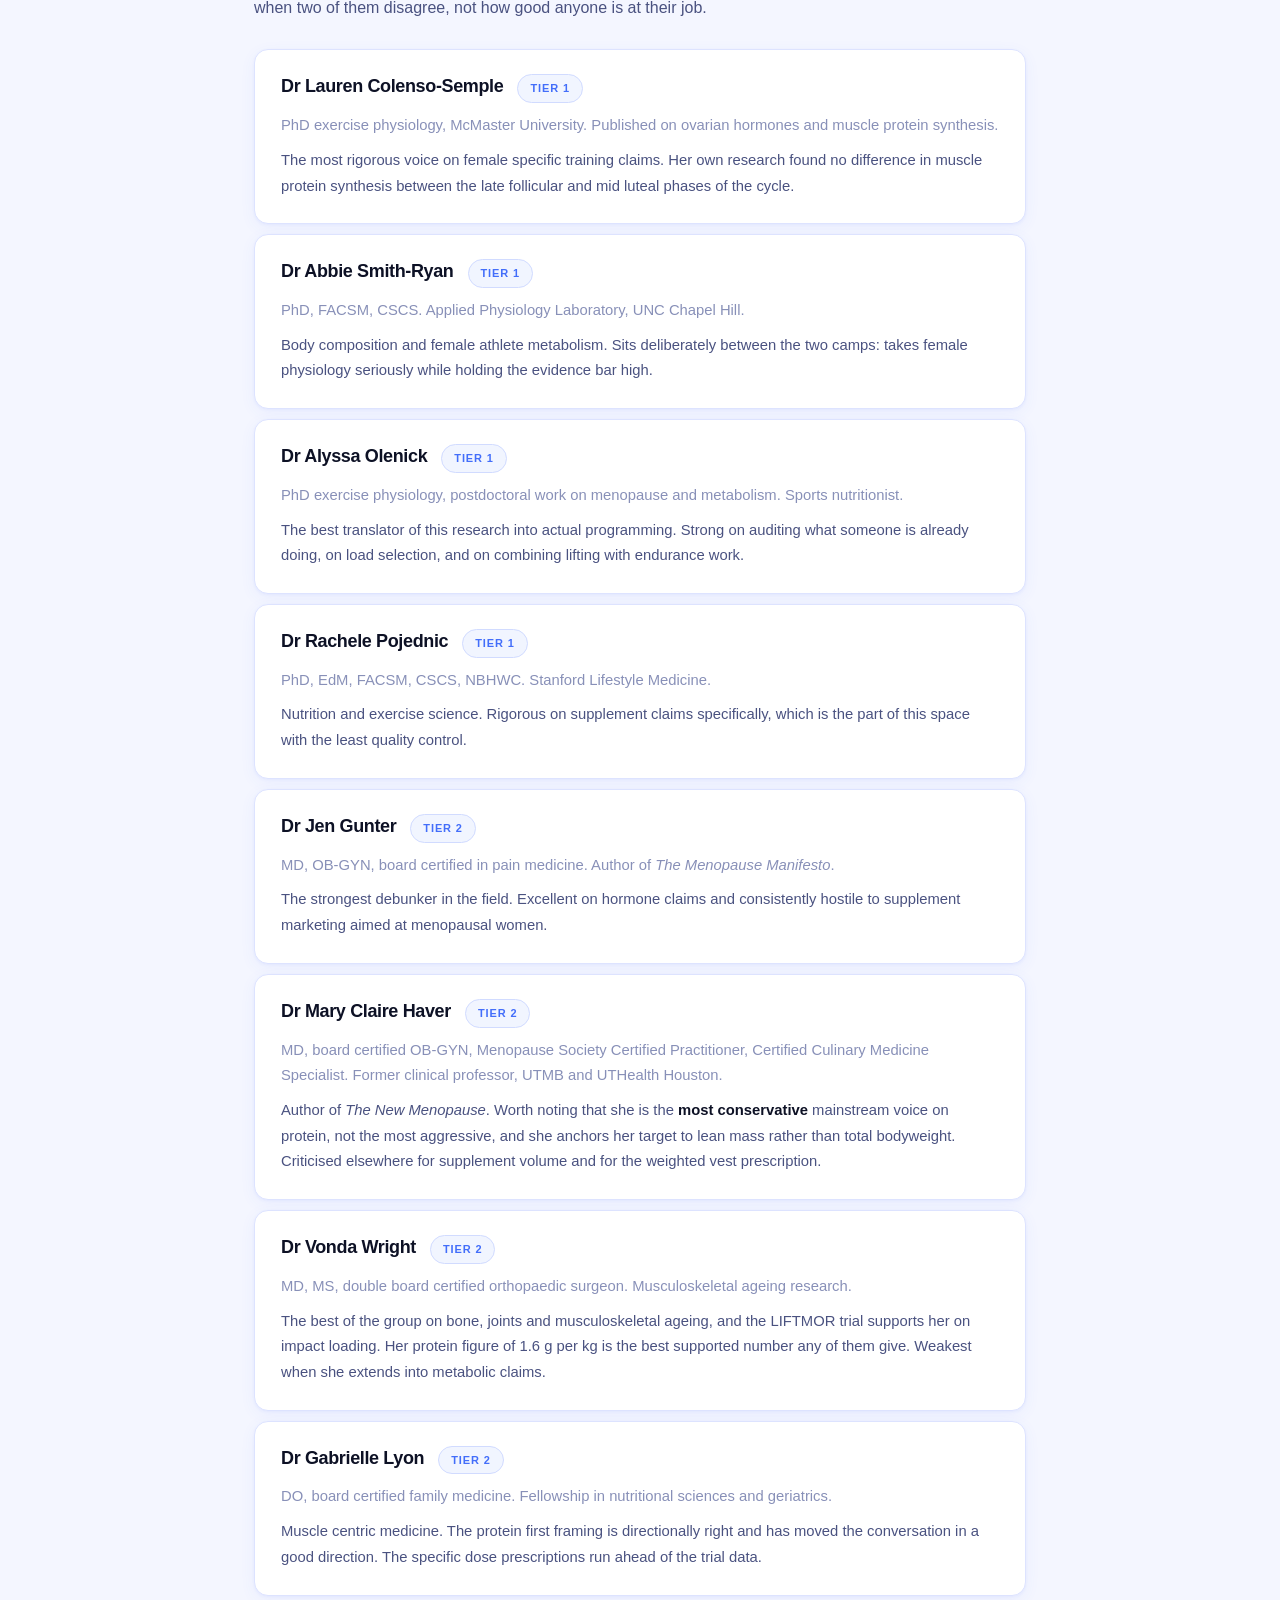
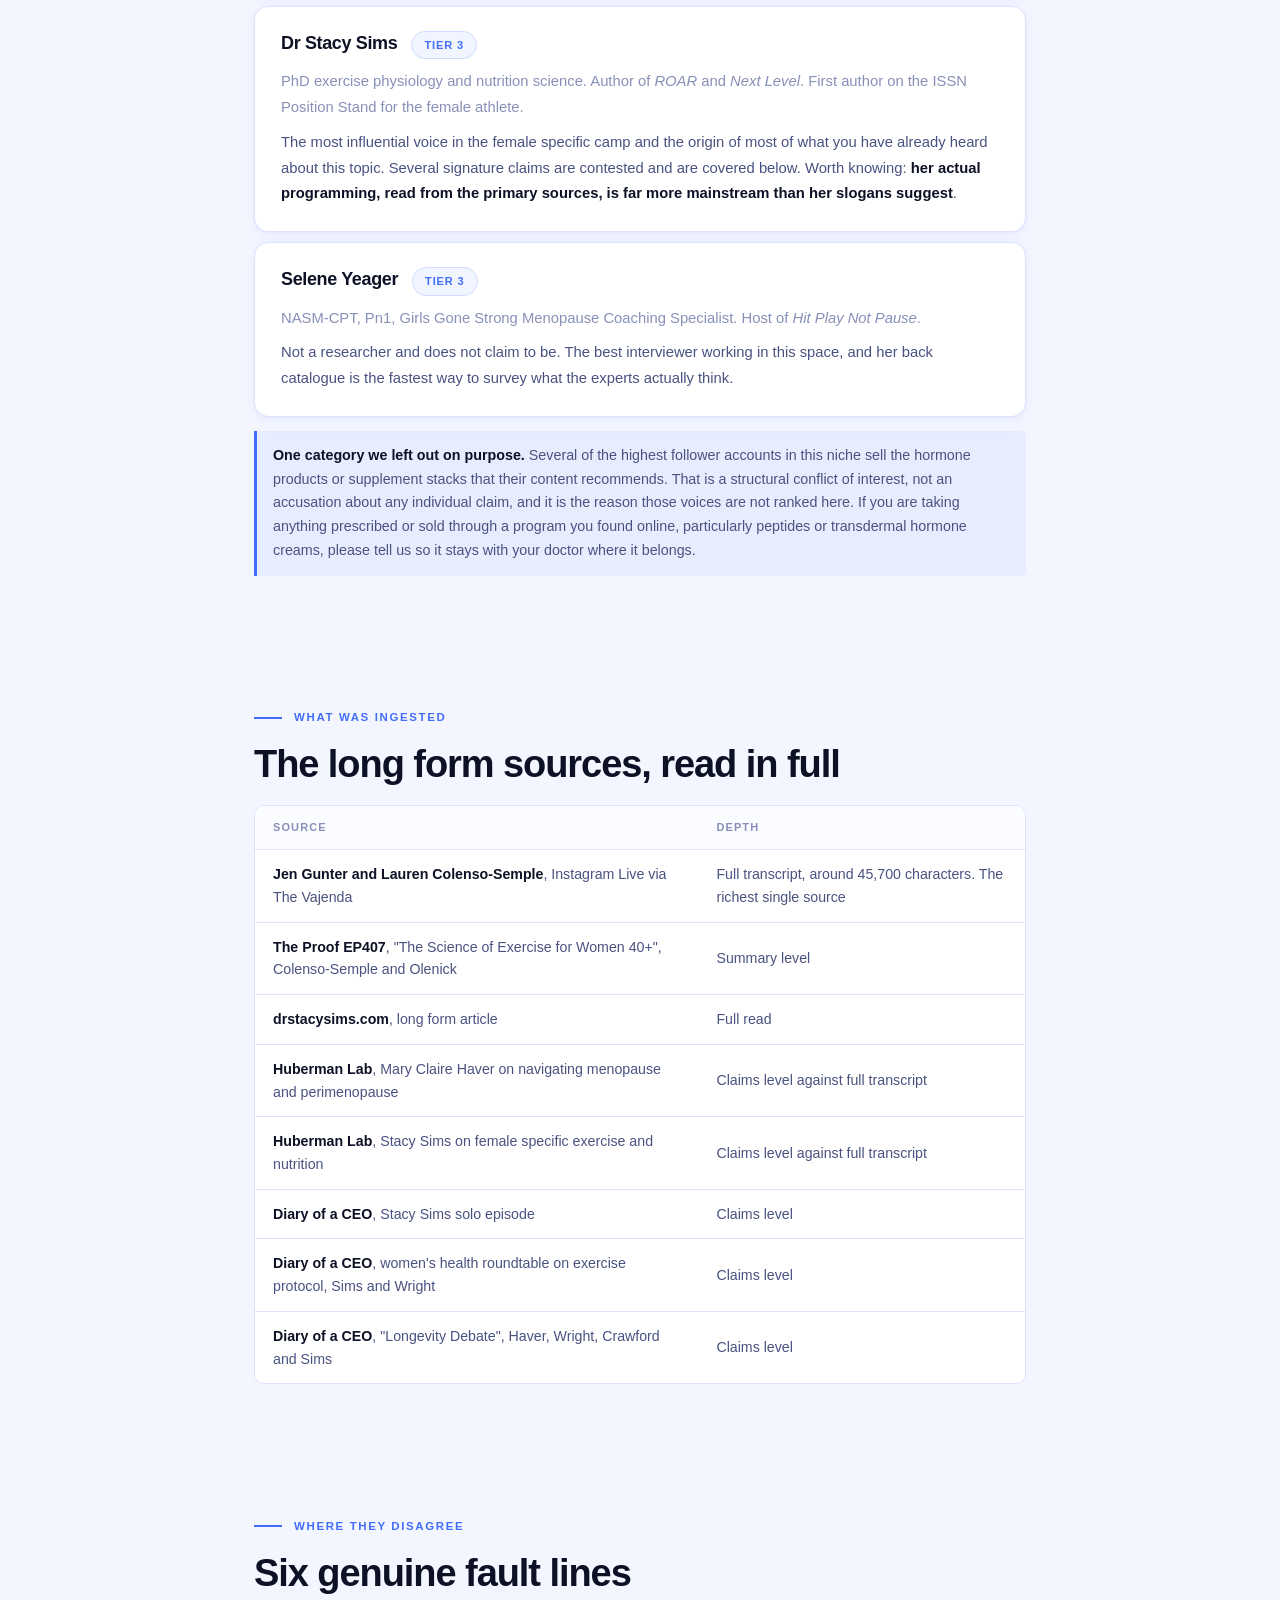
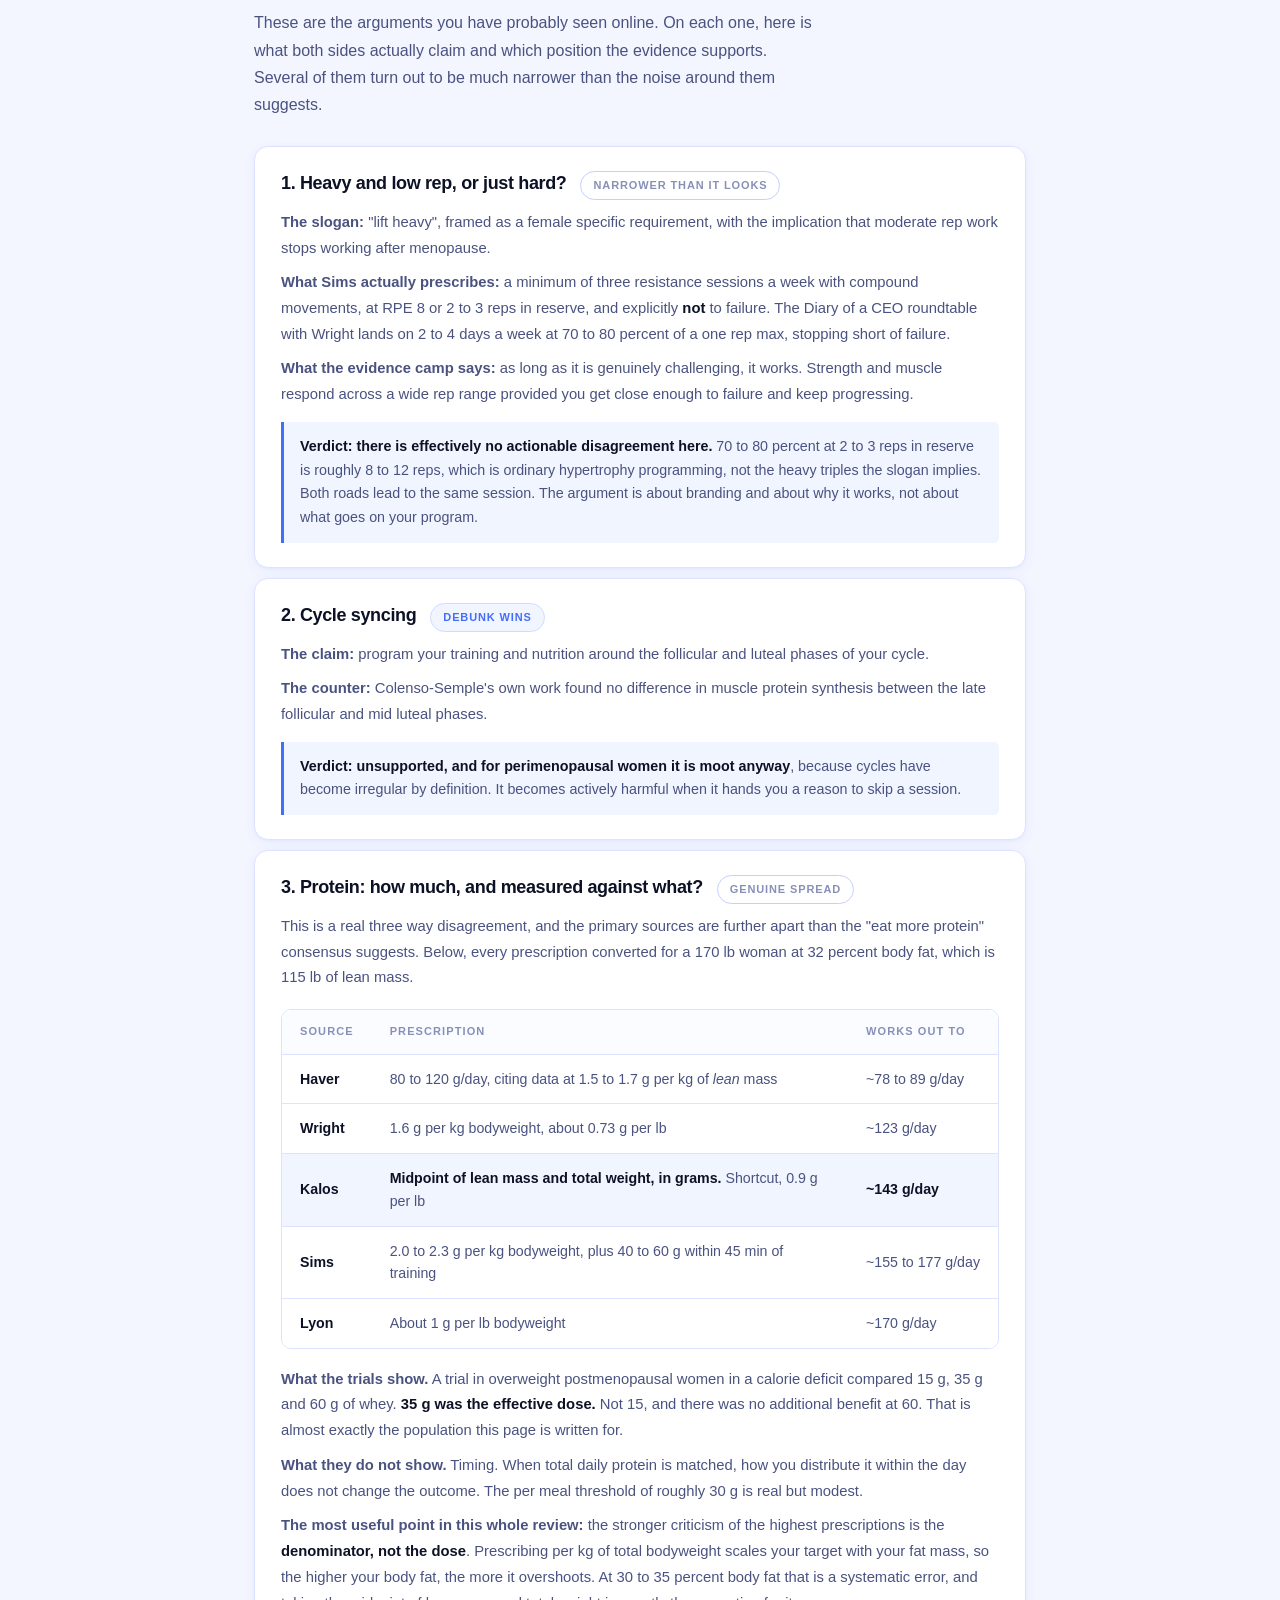
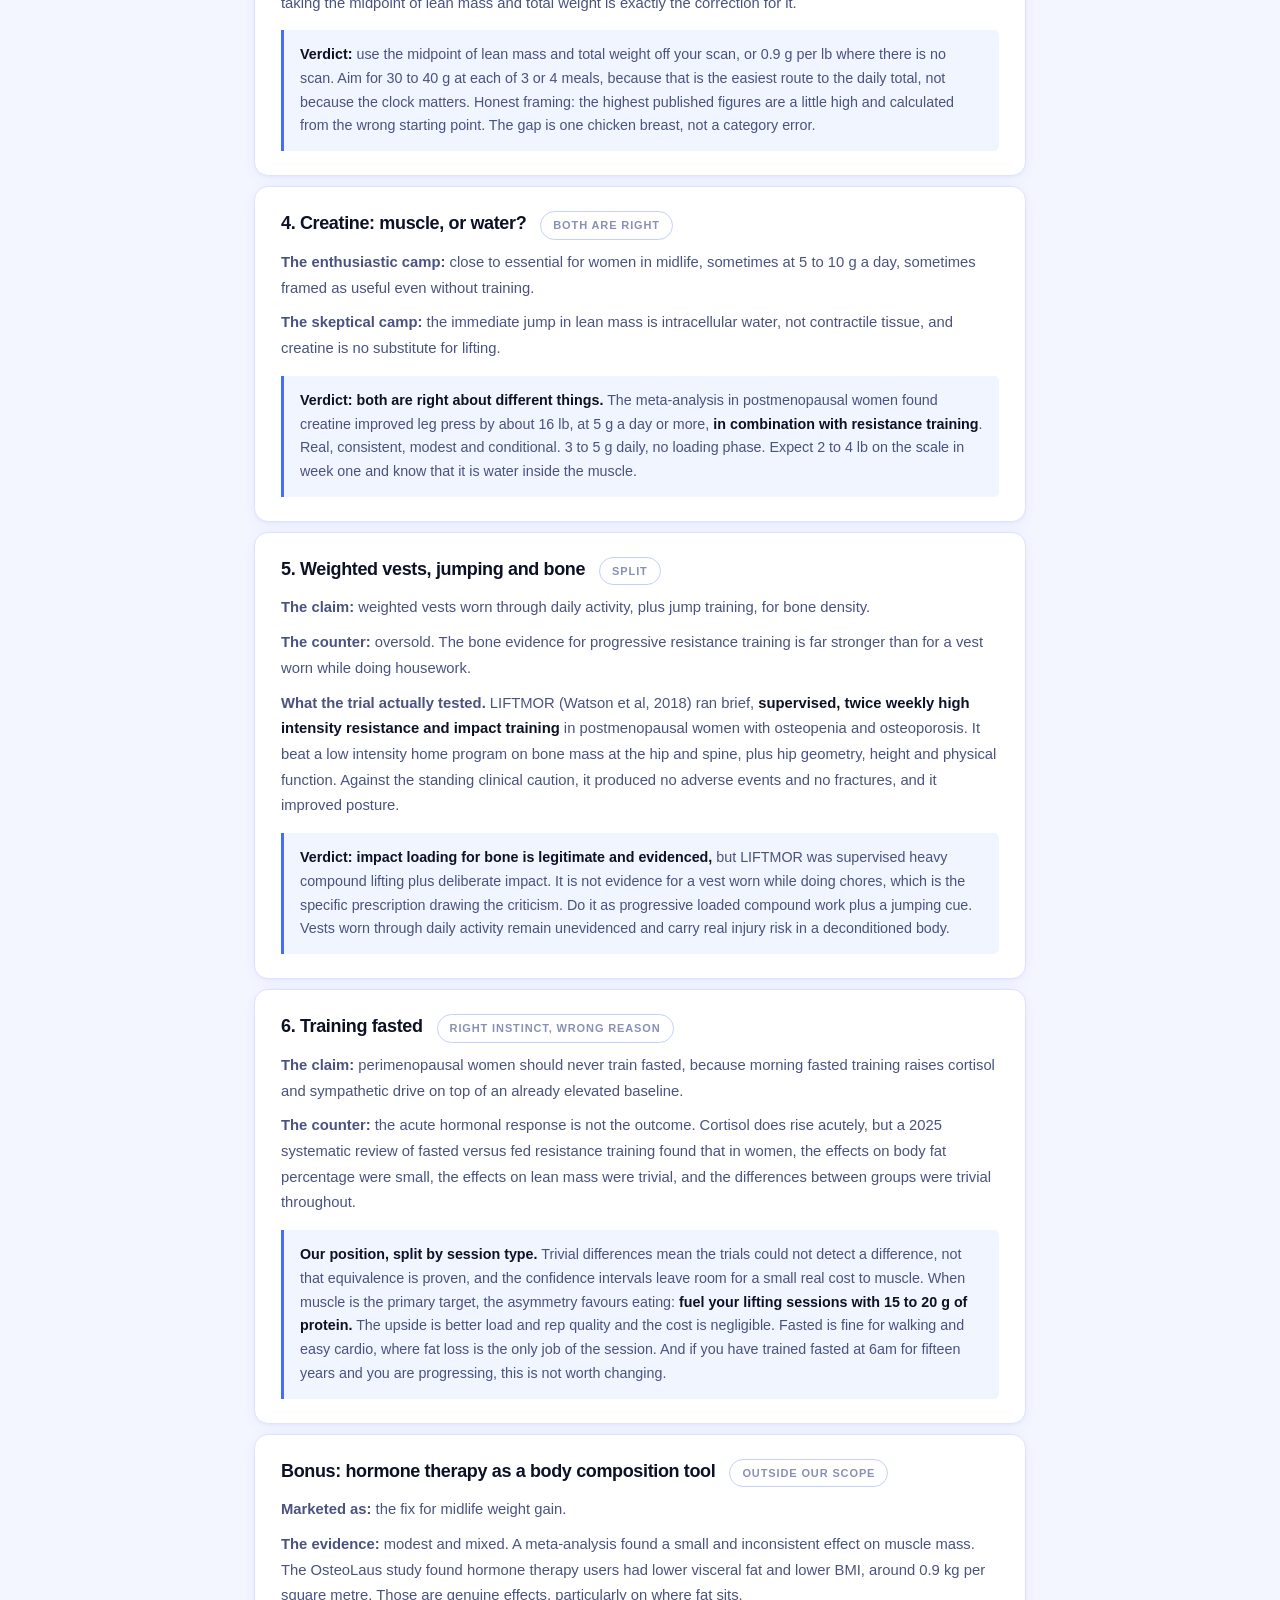
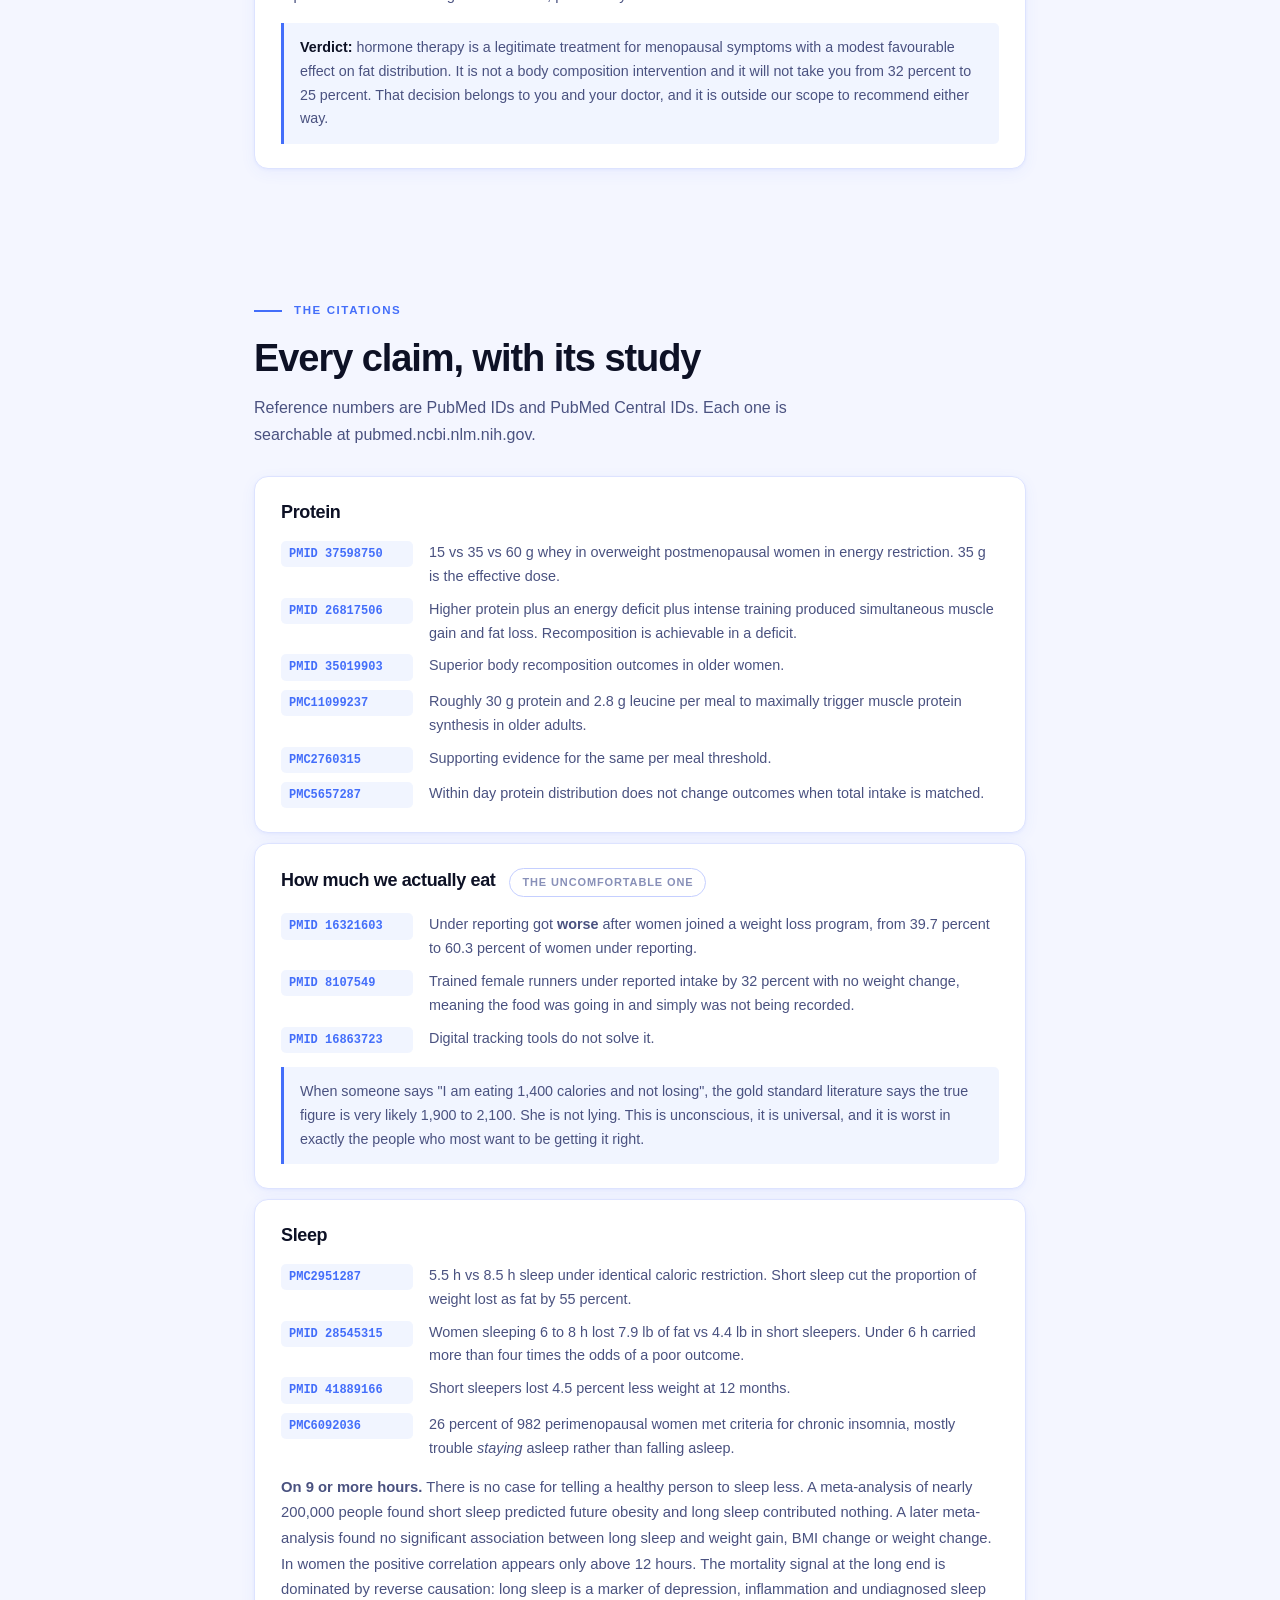
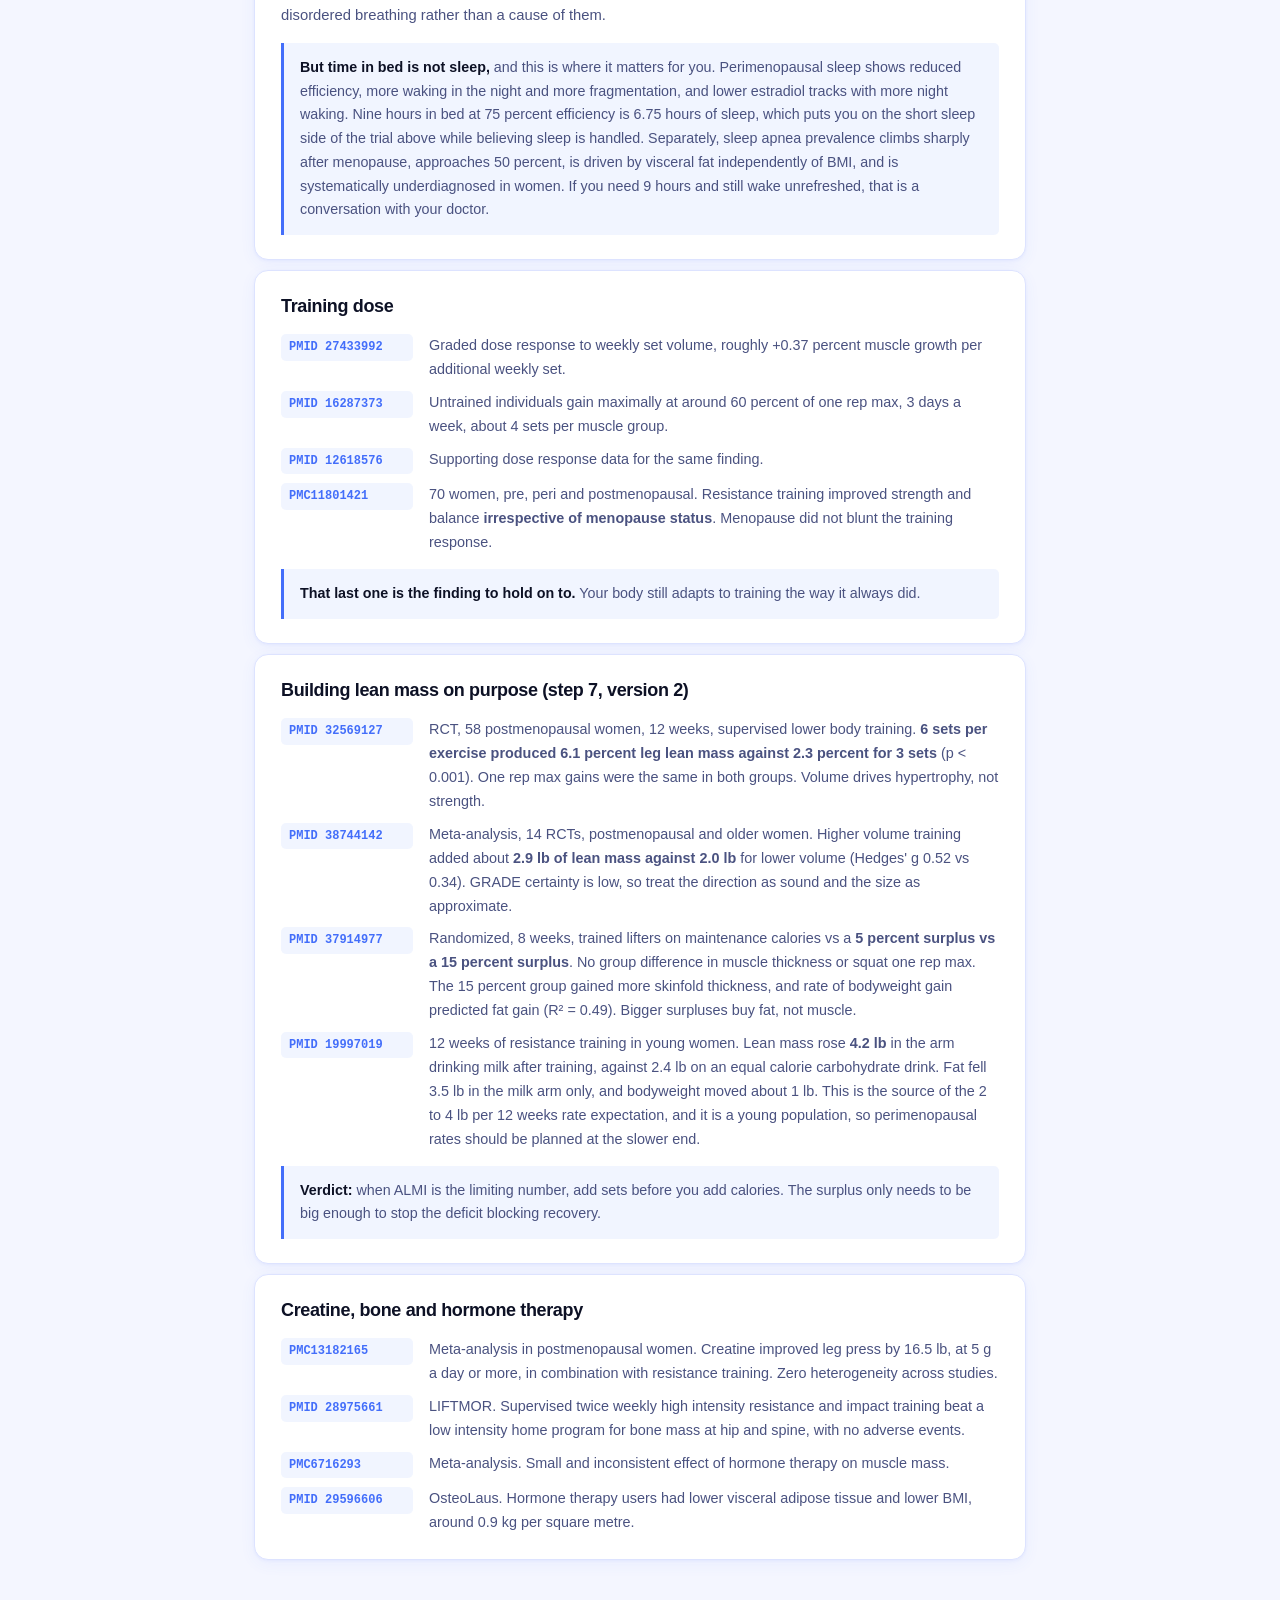
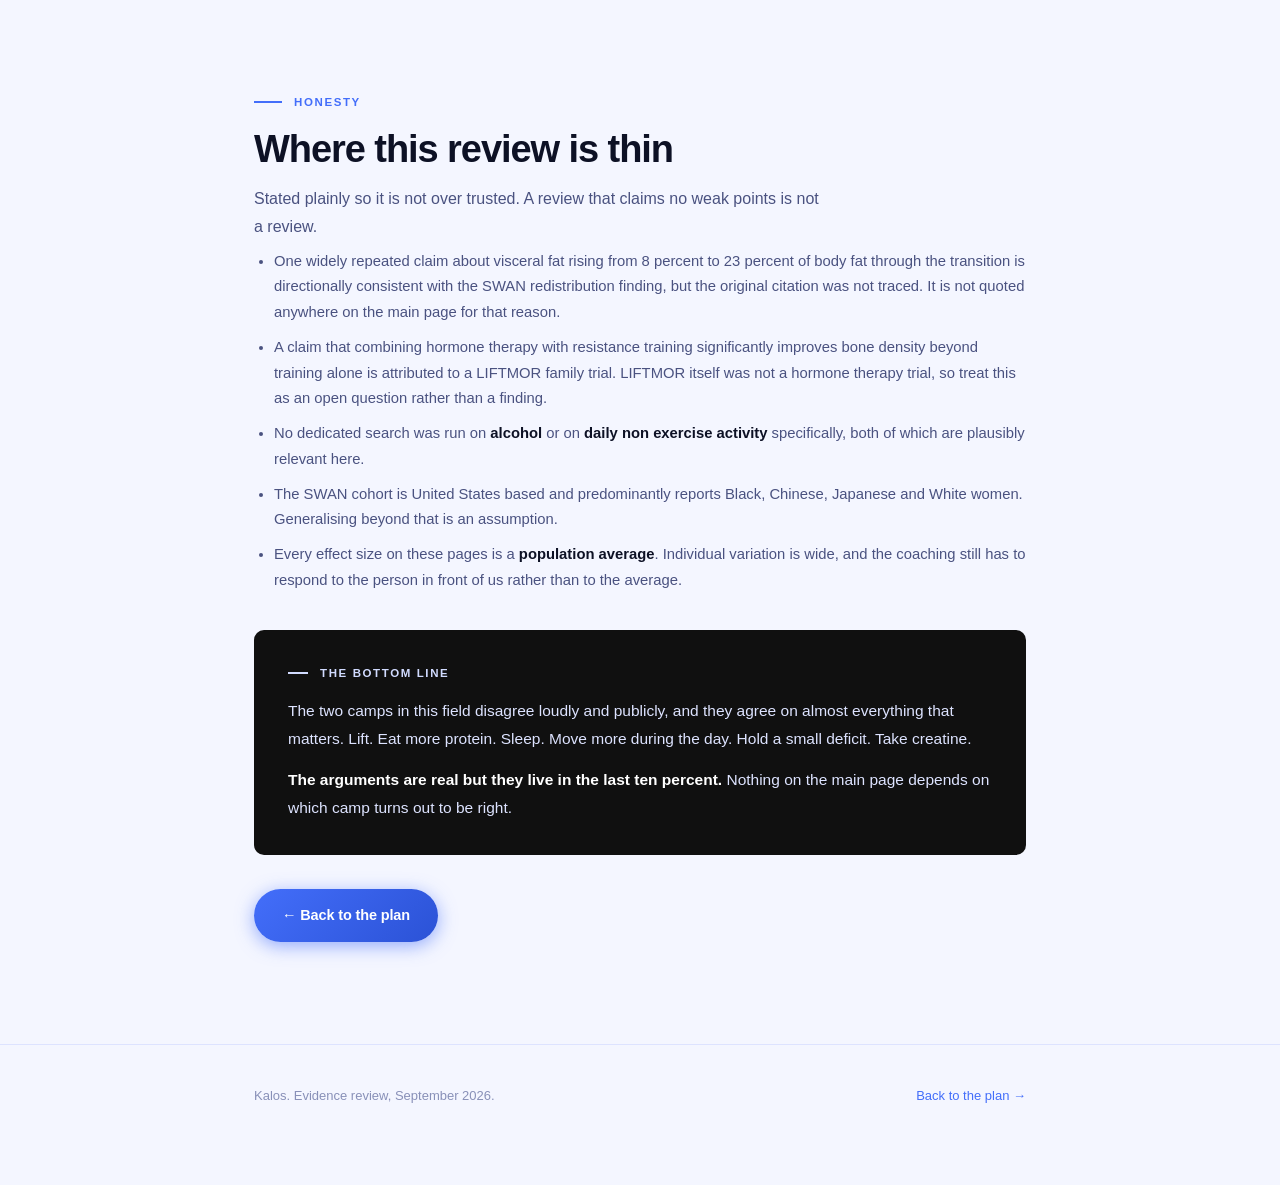
==== commit 0fdcea0e: "Remove the KALOS wordmark from the header on both pages Co-Authored-By: Claude Opus 5 <noreply@anthr" ====
--- a/research.html
+++ b/research.html
@@ -11,7 +11,6 @@
 
 <header class="hdr">
   <div class="hdr-in">
-    <a class="mark" href="index.html">KALOS<span>.</span></a>
     <div class="hdr-sp"></div>
     <a class="hdr-lnk" href="index.html">&larr; Back to the plan</a>
     <button class="theme-toggle" id="tt" aria-label="Toggle dark mode">&#9680;</button>
--- a/kalos.css
+++ b/kalos.css
@@ -193,10 +193,10 @@
 [data-theme="dark"] .action .lab{color:var(--primary)}
 .action .lab::before{content:'';width:20px;height:2px;background:currentColor;display:block;flex:none}
 .action p{color:#DDE3FF;font-size:15.5px;line-height:1.78}
-[data-theme="dark"] .action p{color:var(--text-sec)}
+[data-theme="dark"] .action p{color:#3E4674}
 .action p + p{margin-top:14px}
 .action b{color:#fff;font-weight:700}
-[data-theme="dark"] .action b{color:var(--text)}
+[data-theme="dark"] .action b{color:#0D1125}
 
 /* ---------- buttons ---------- */
 .btn-solid{
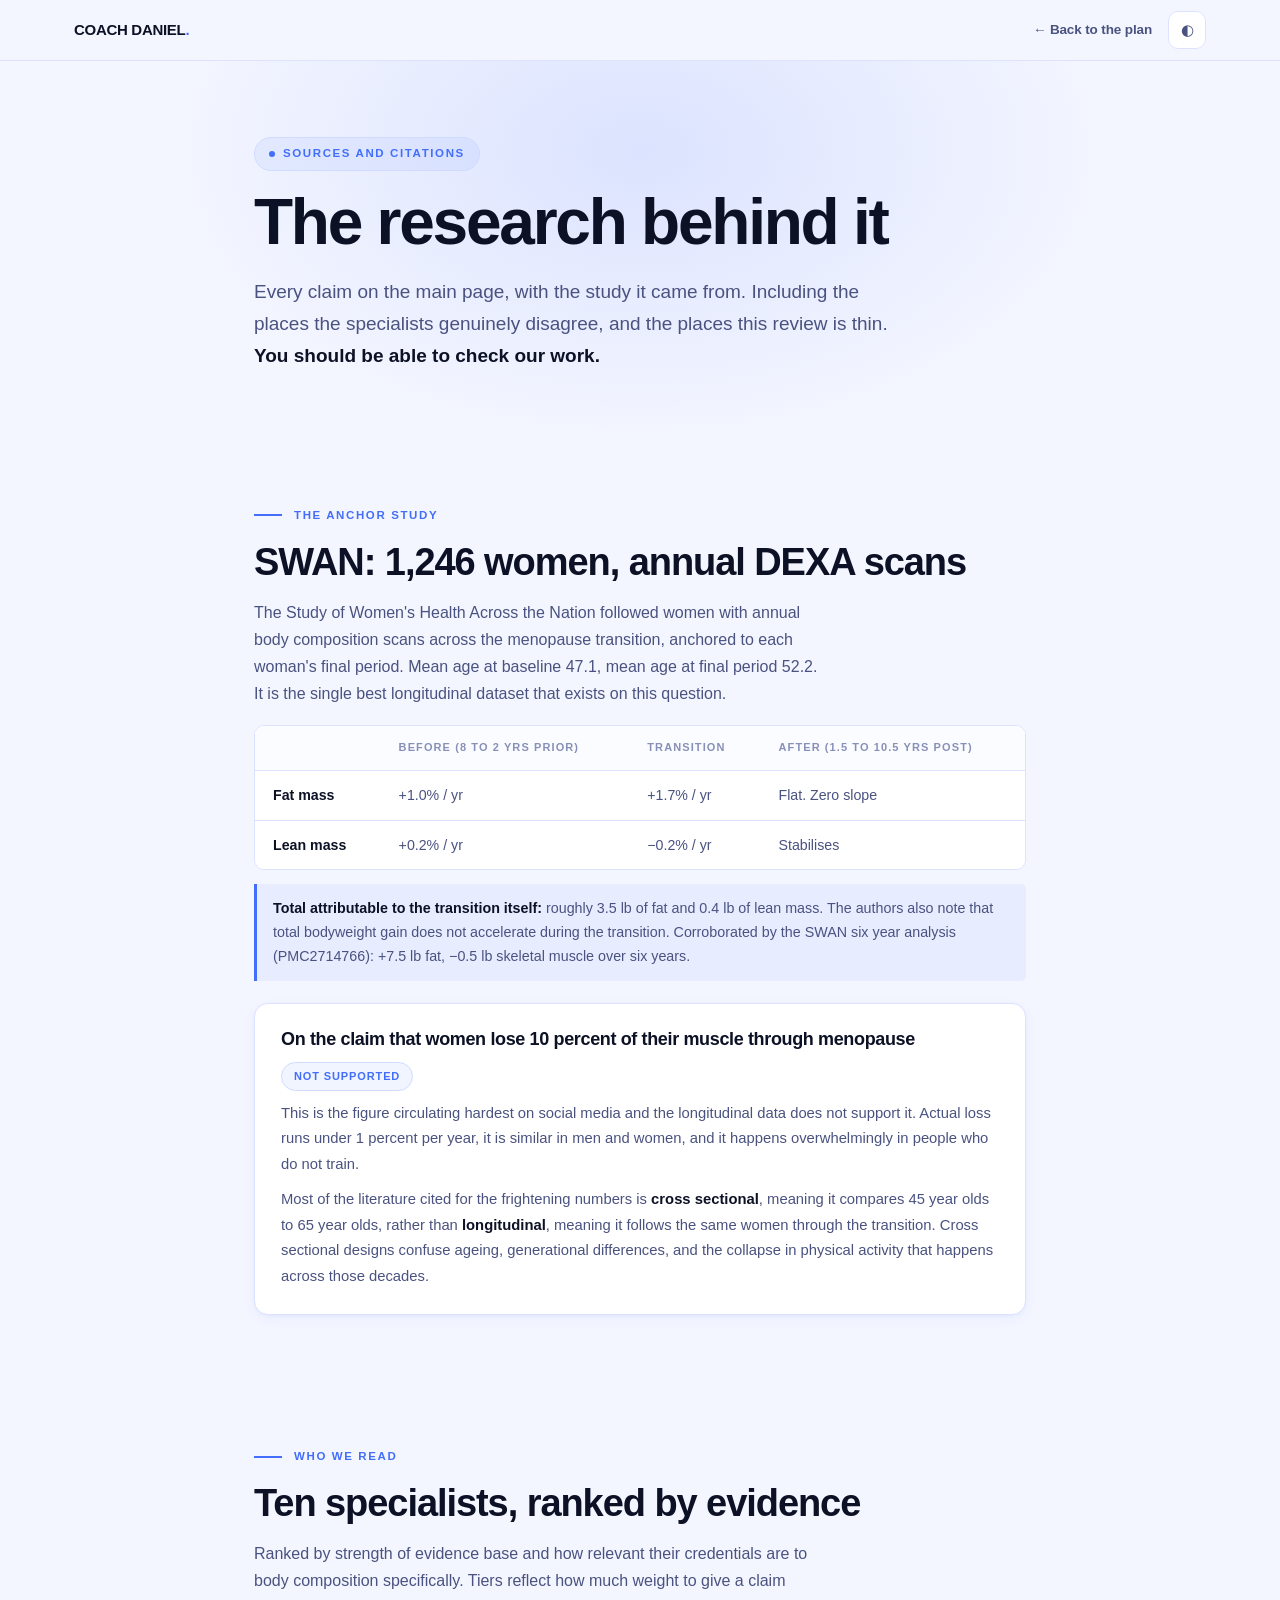
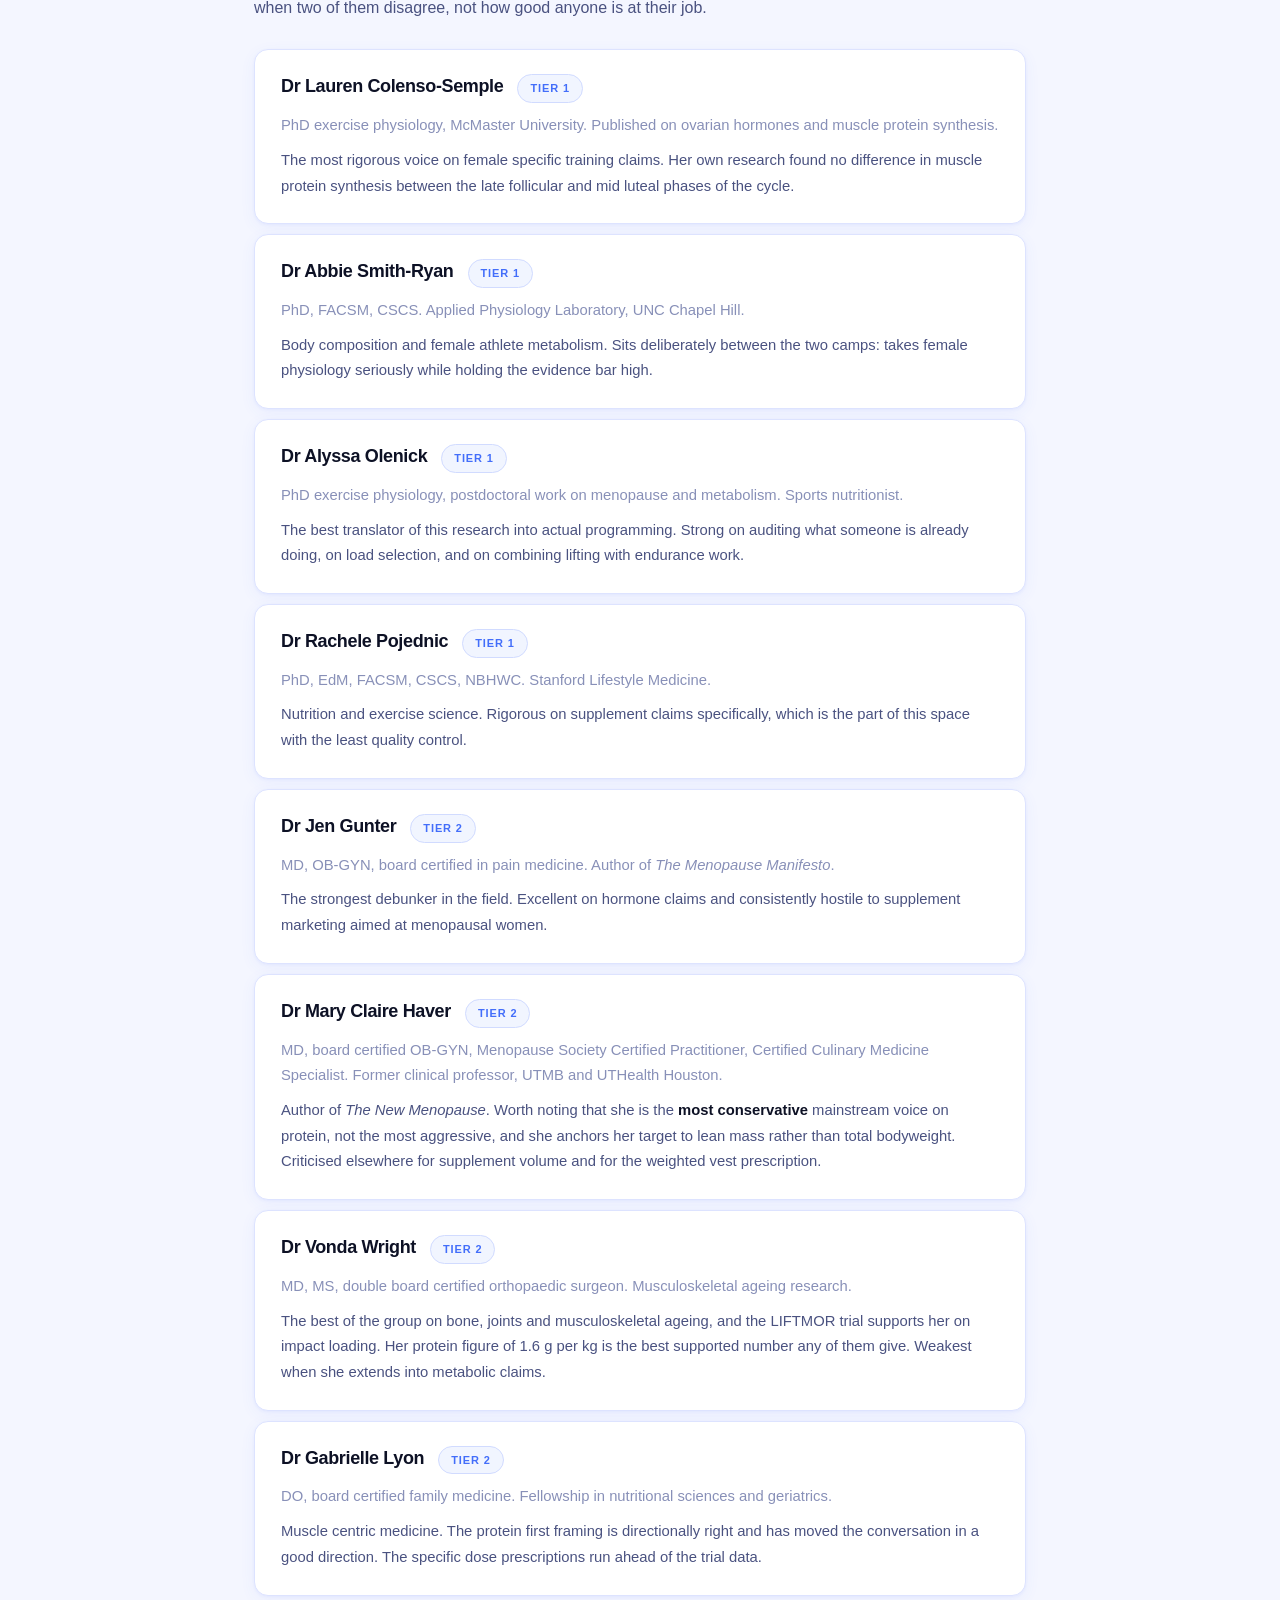
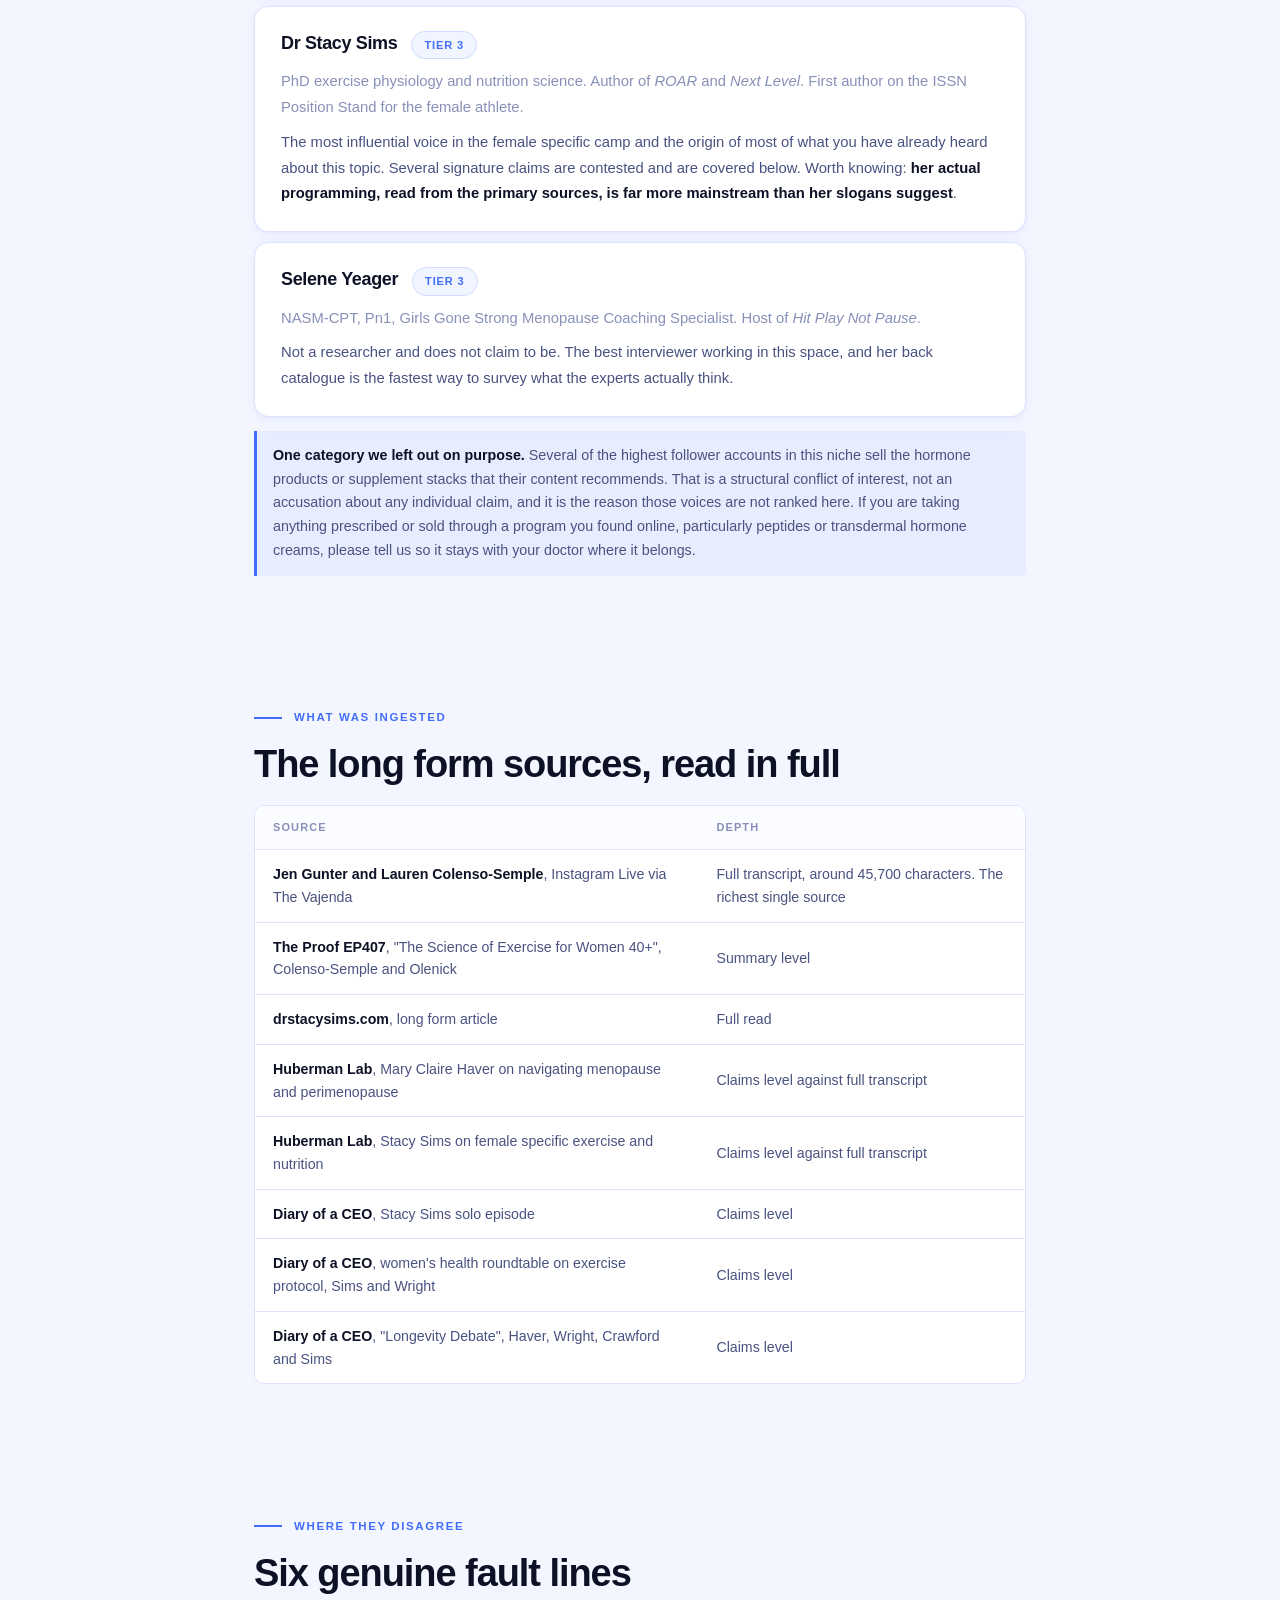
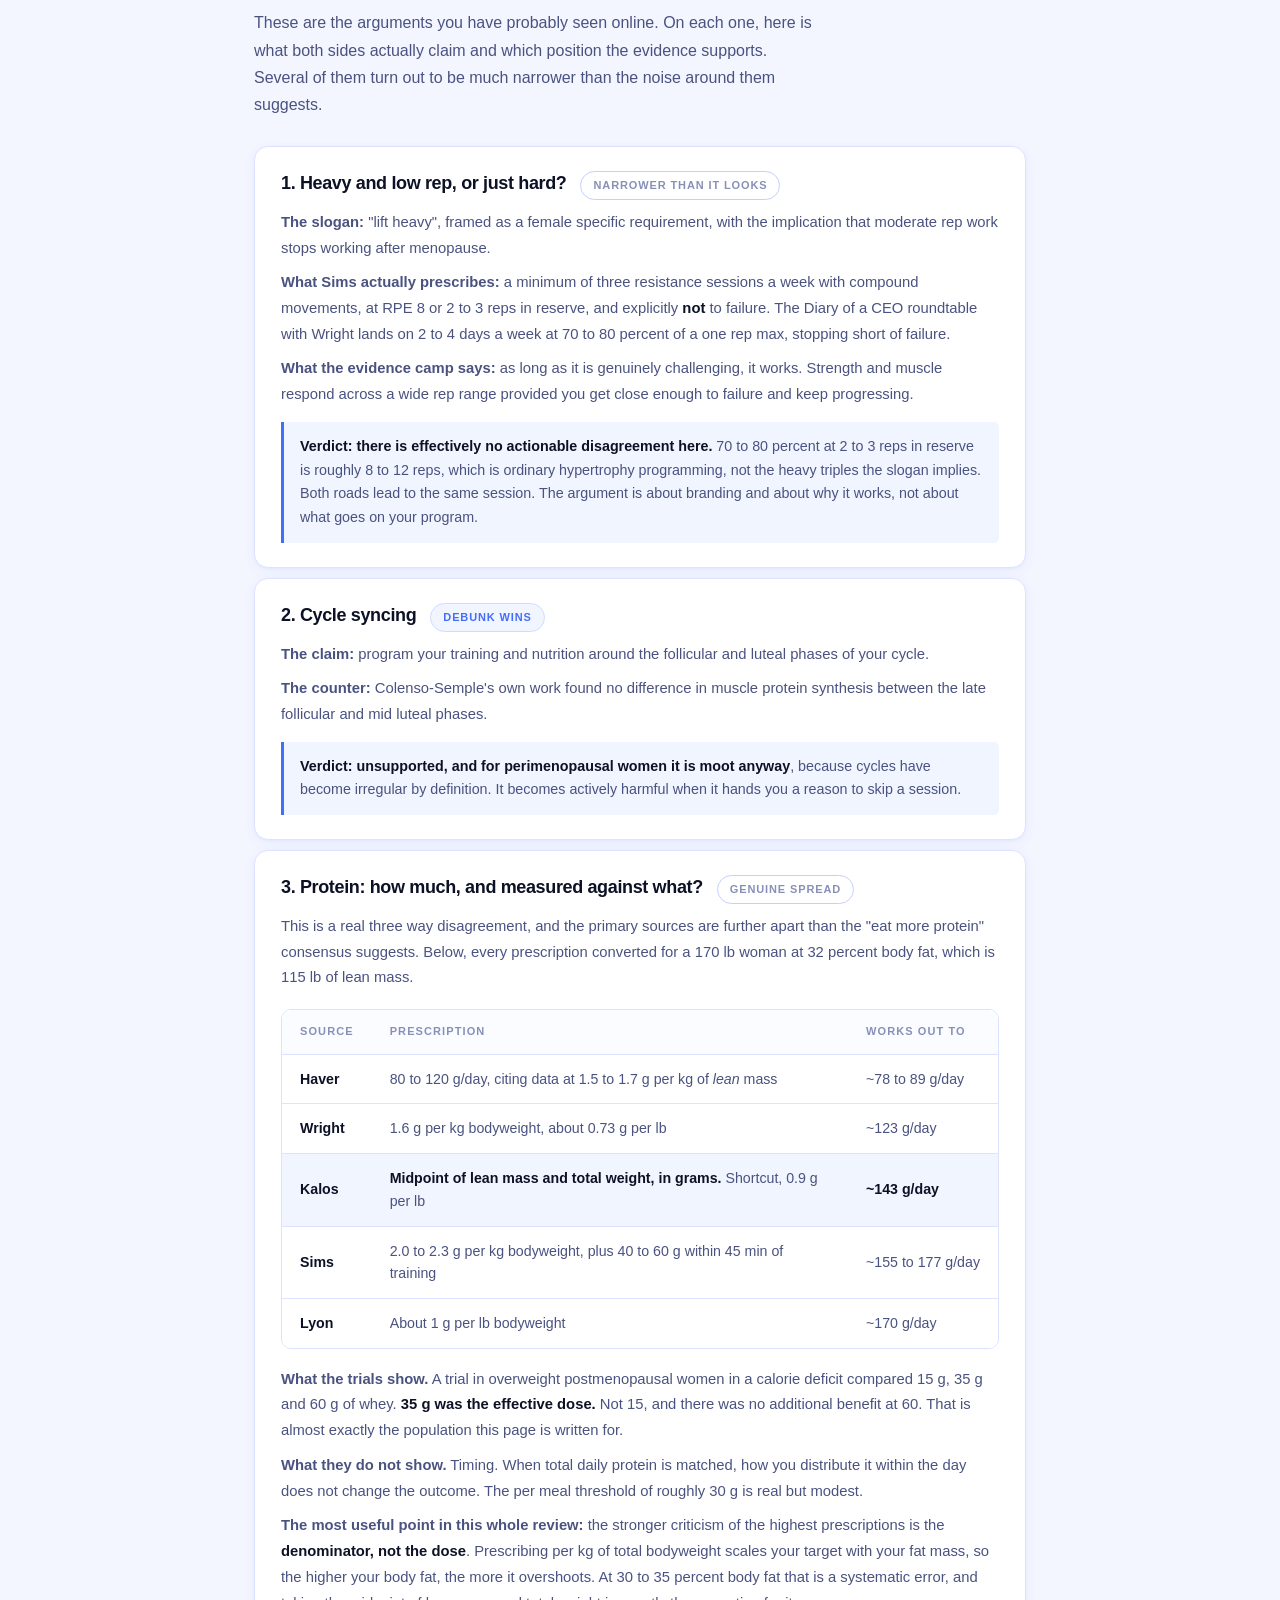
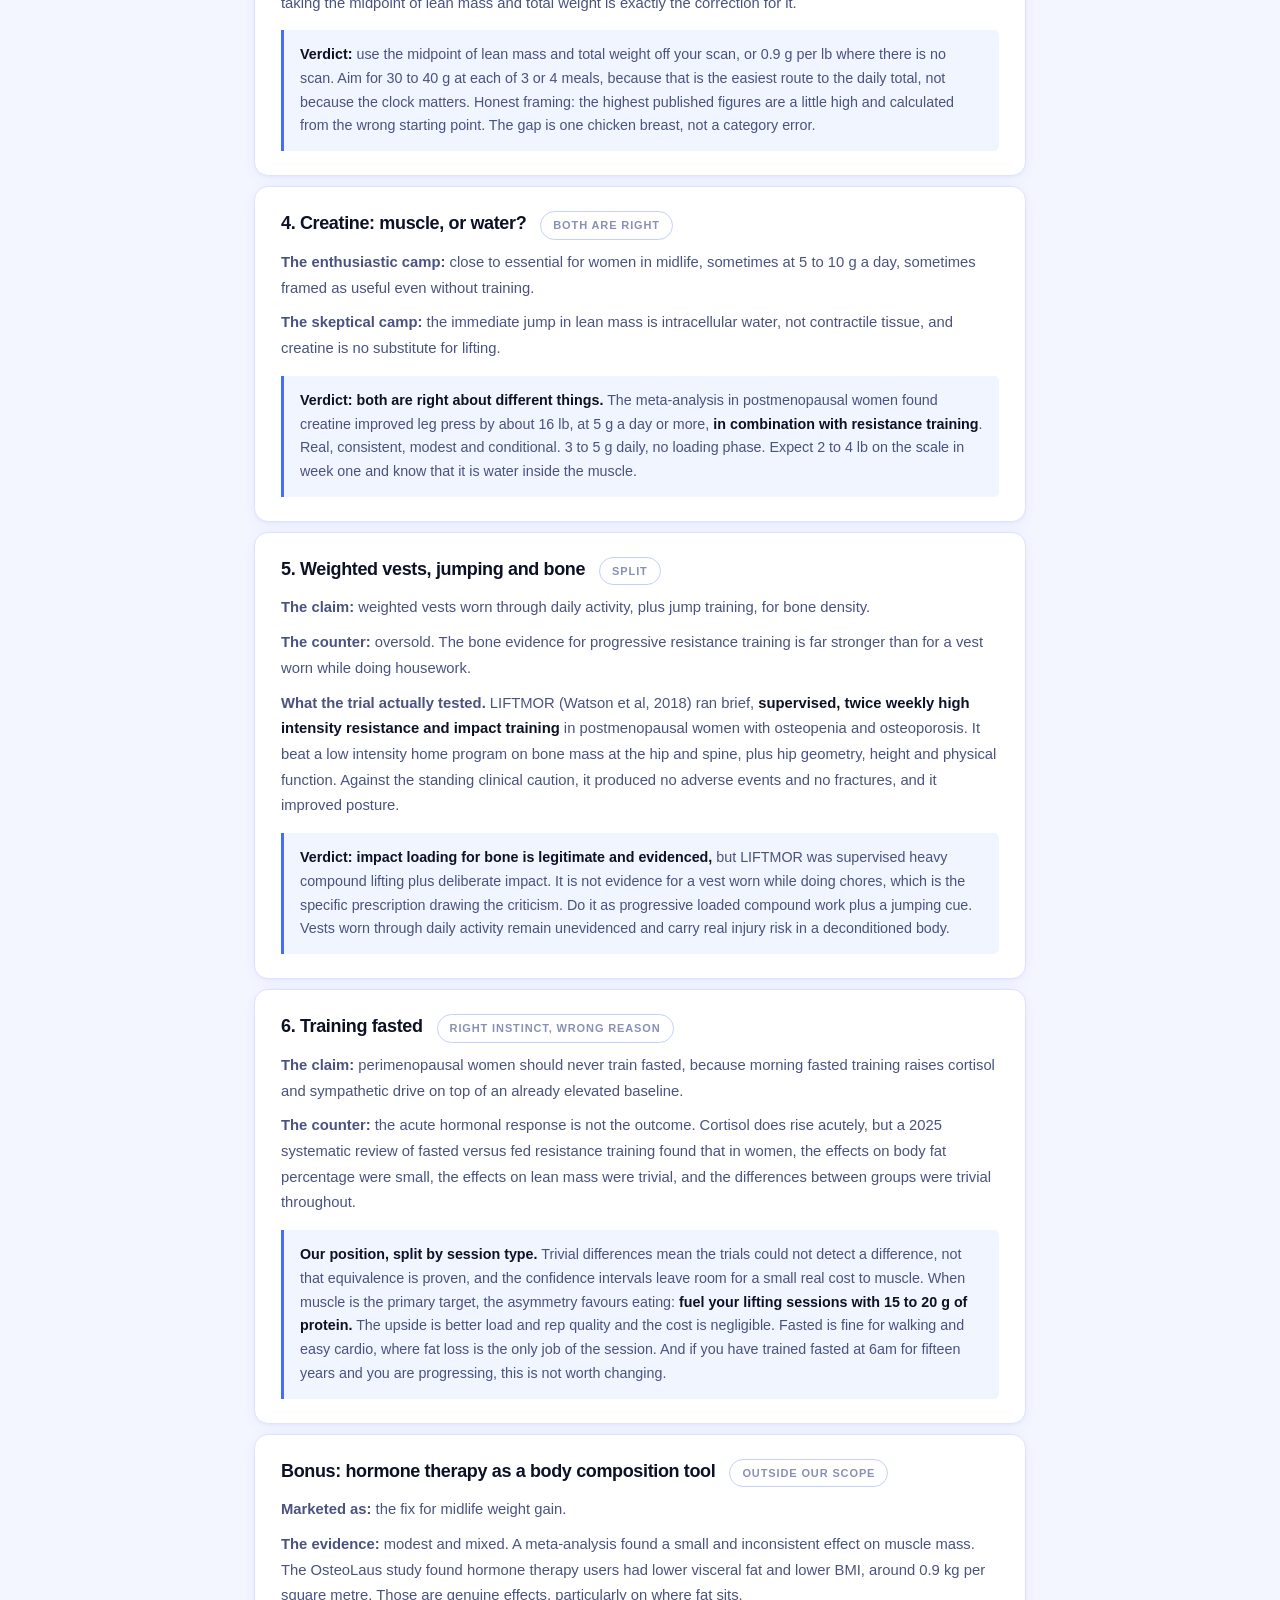
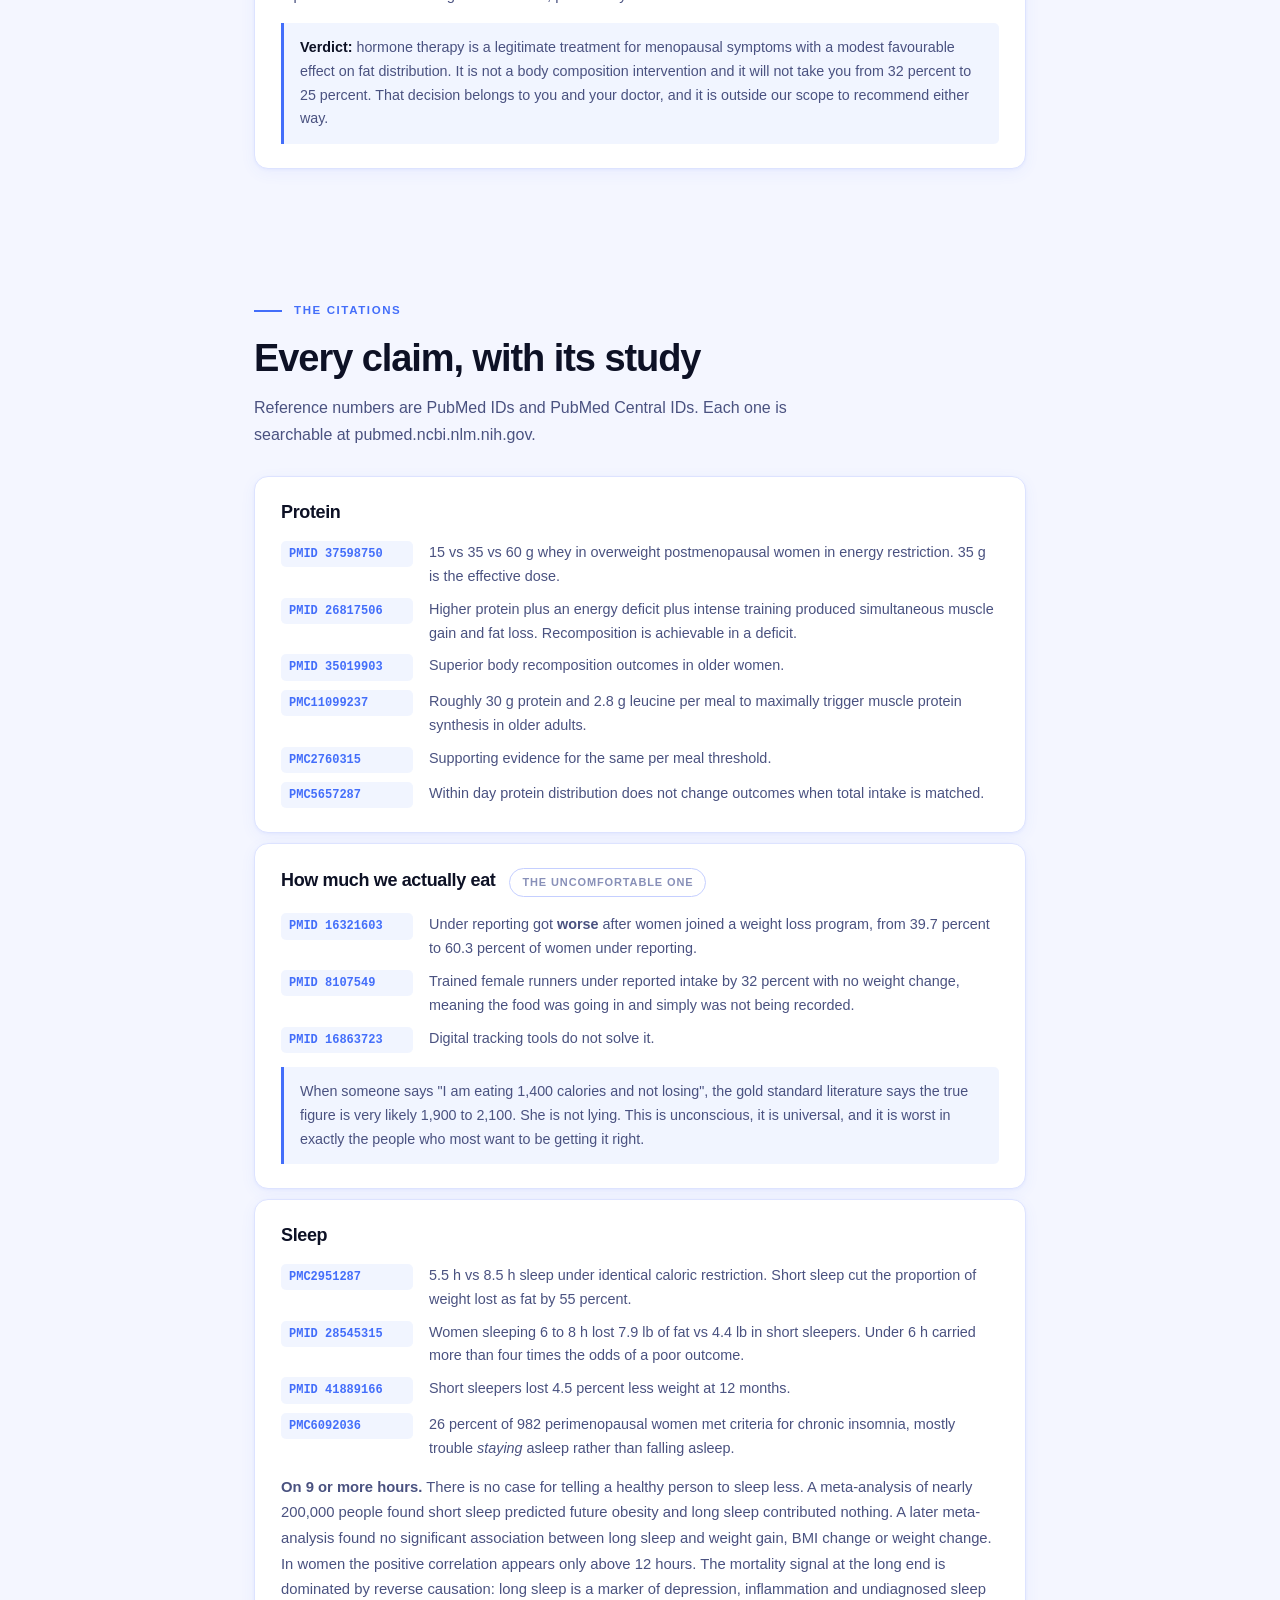
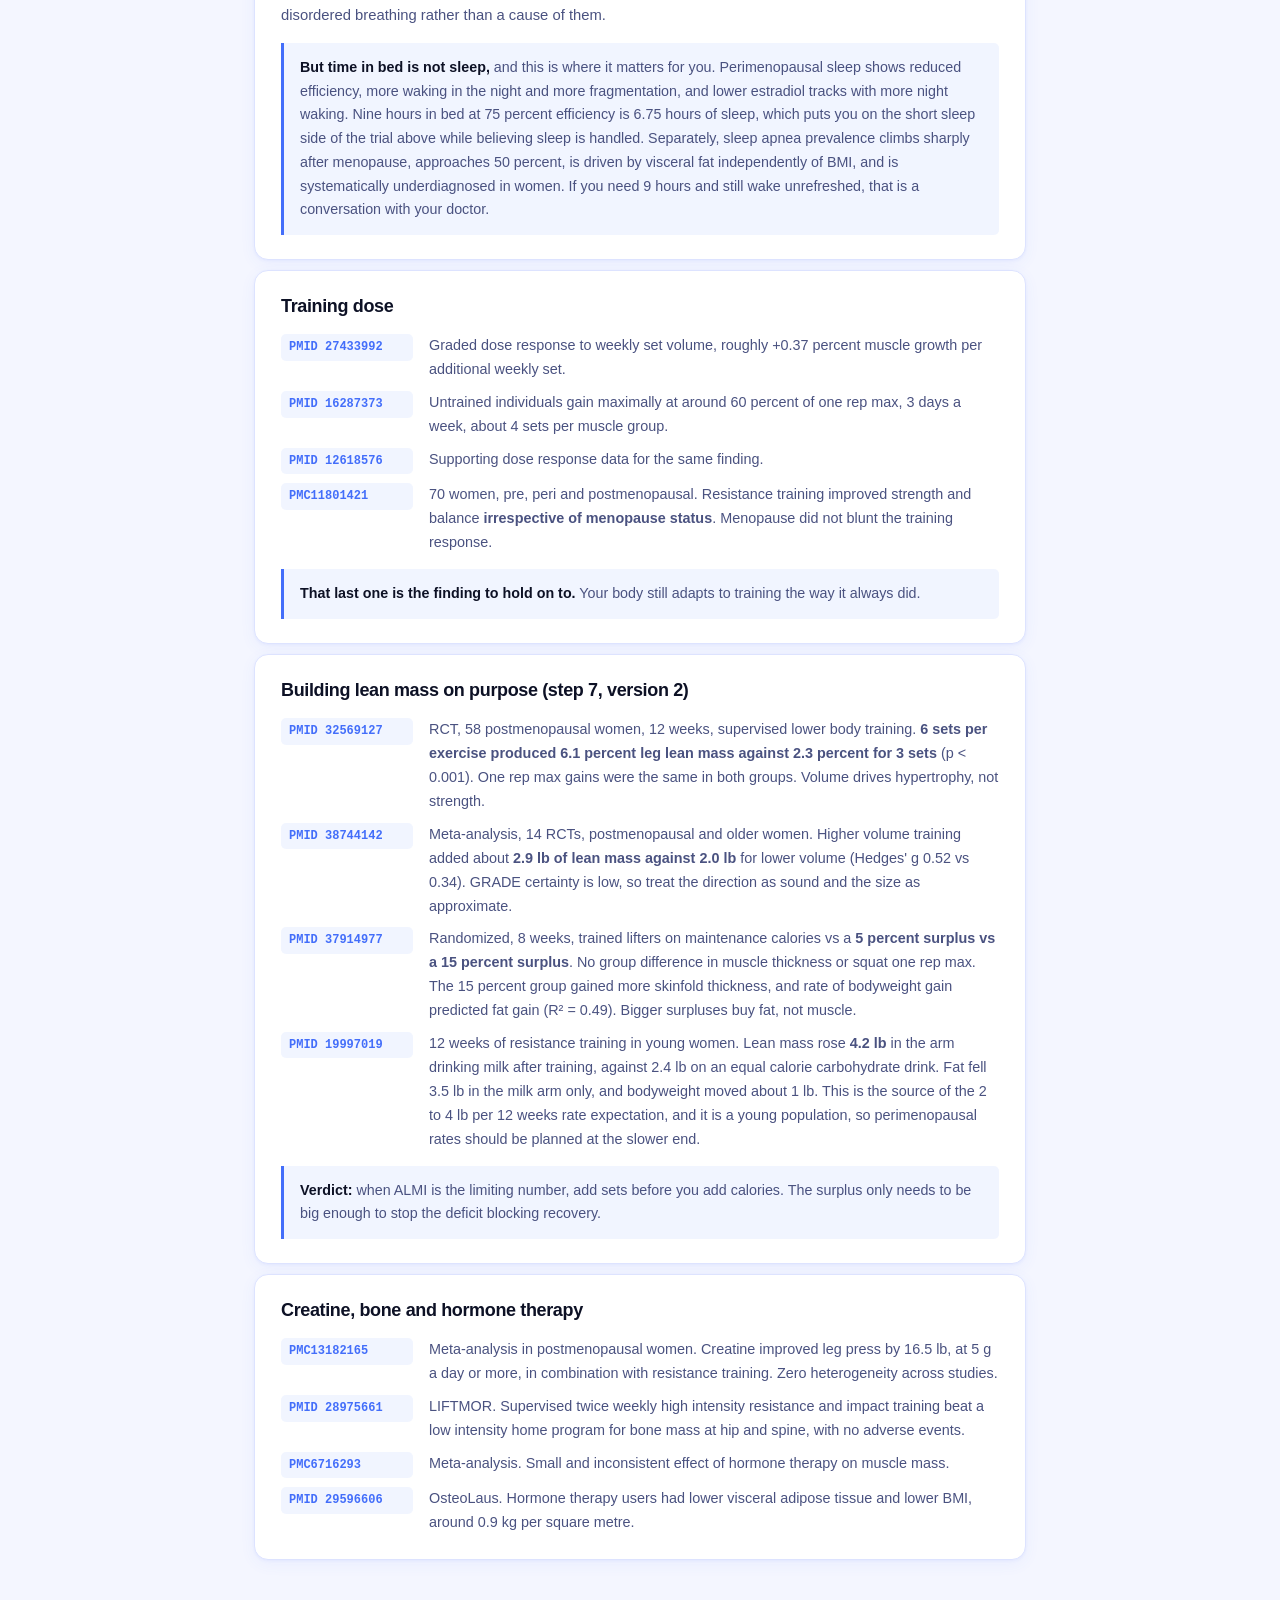
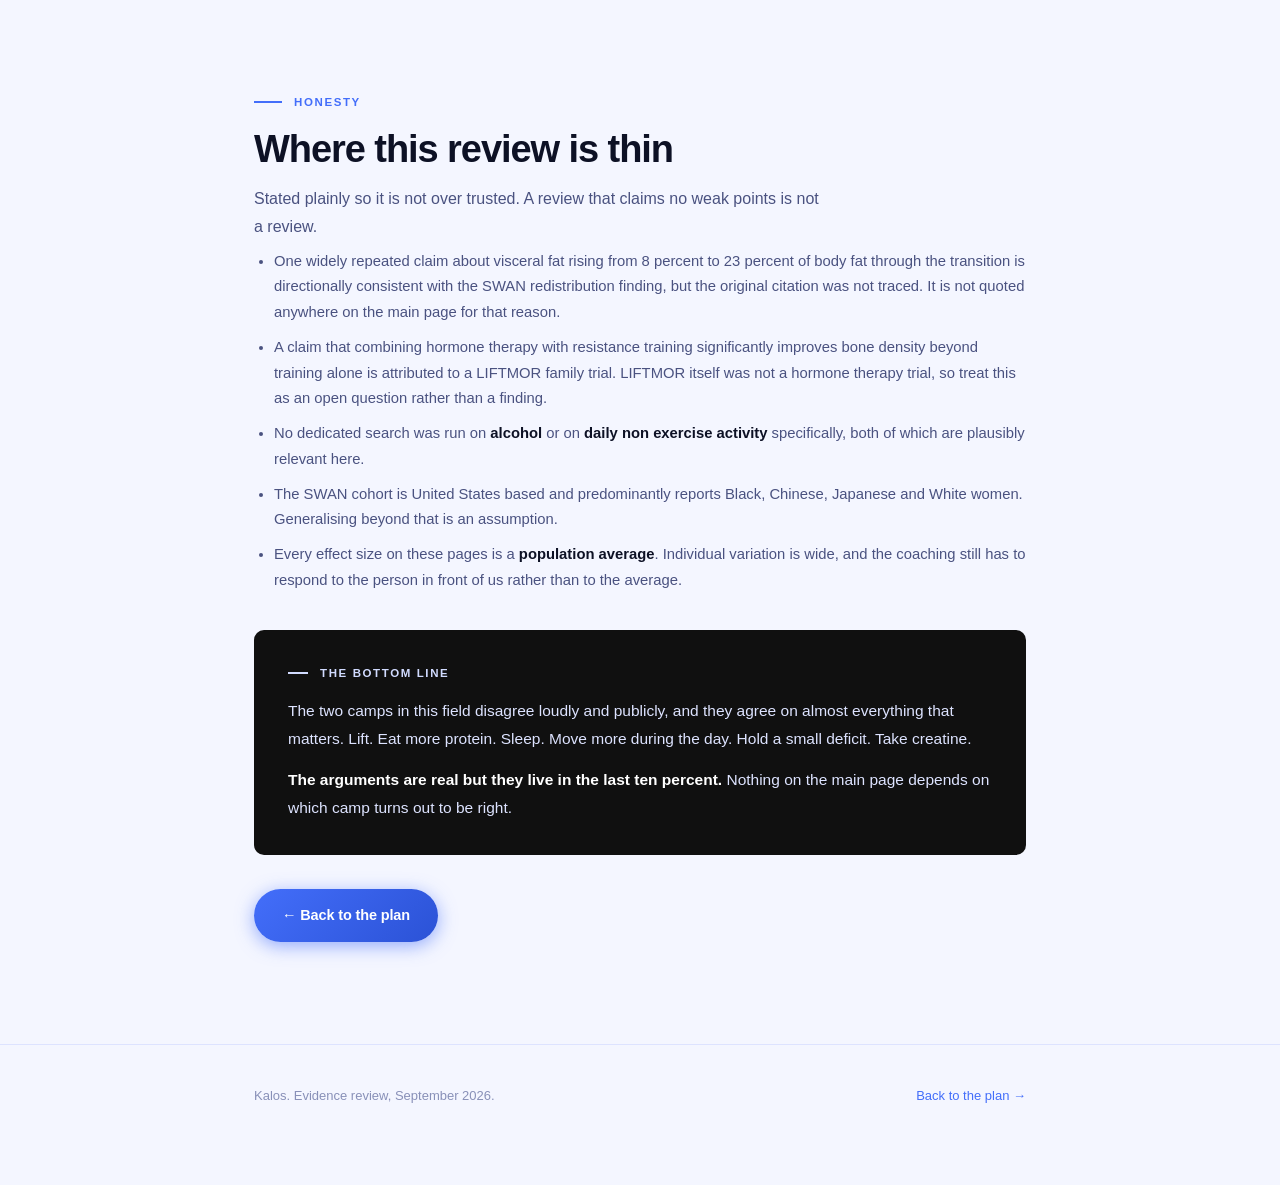
==== commit 9cd36dba: "Replace the header wordmark with COACH DANIEL Co-Authored-By: Claude Opus 5 <noreply@anthropic.com>" ====
--- a/research.html
+++ b/research.html
@@ -11,6 +11,7 @@
 
 <header class="hdr">
   <div class="hdr-in">
+    <a class="mark" href="index.html">COACH DANIEL<span>.</span></a>
     <div class="hdr-sp"></div>
     <a class="hdr-lnk" href="index.html">&larr; Back to the plan</a>
     <button class="theme-toggle" id="tt" aria-label="Toggle dark mode">&#9680;</button>
